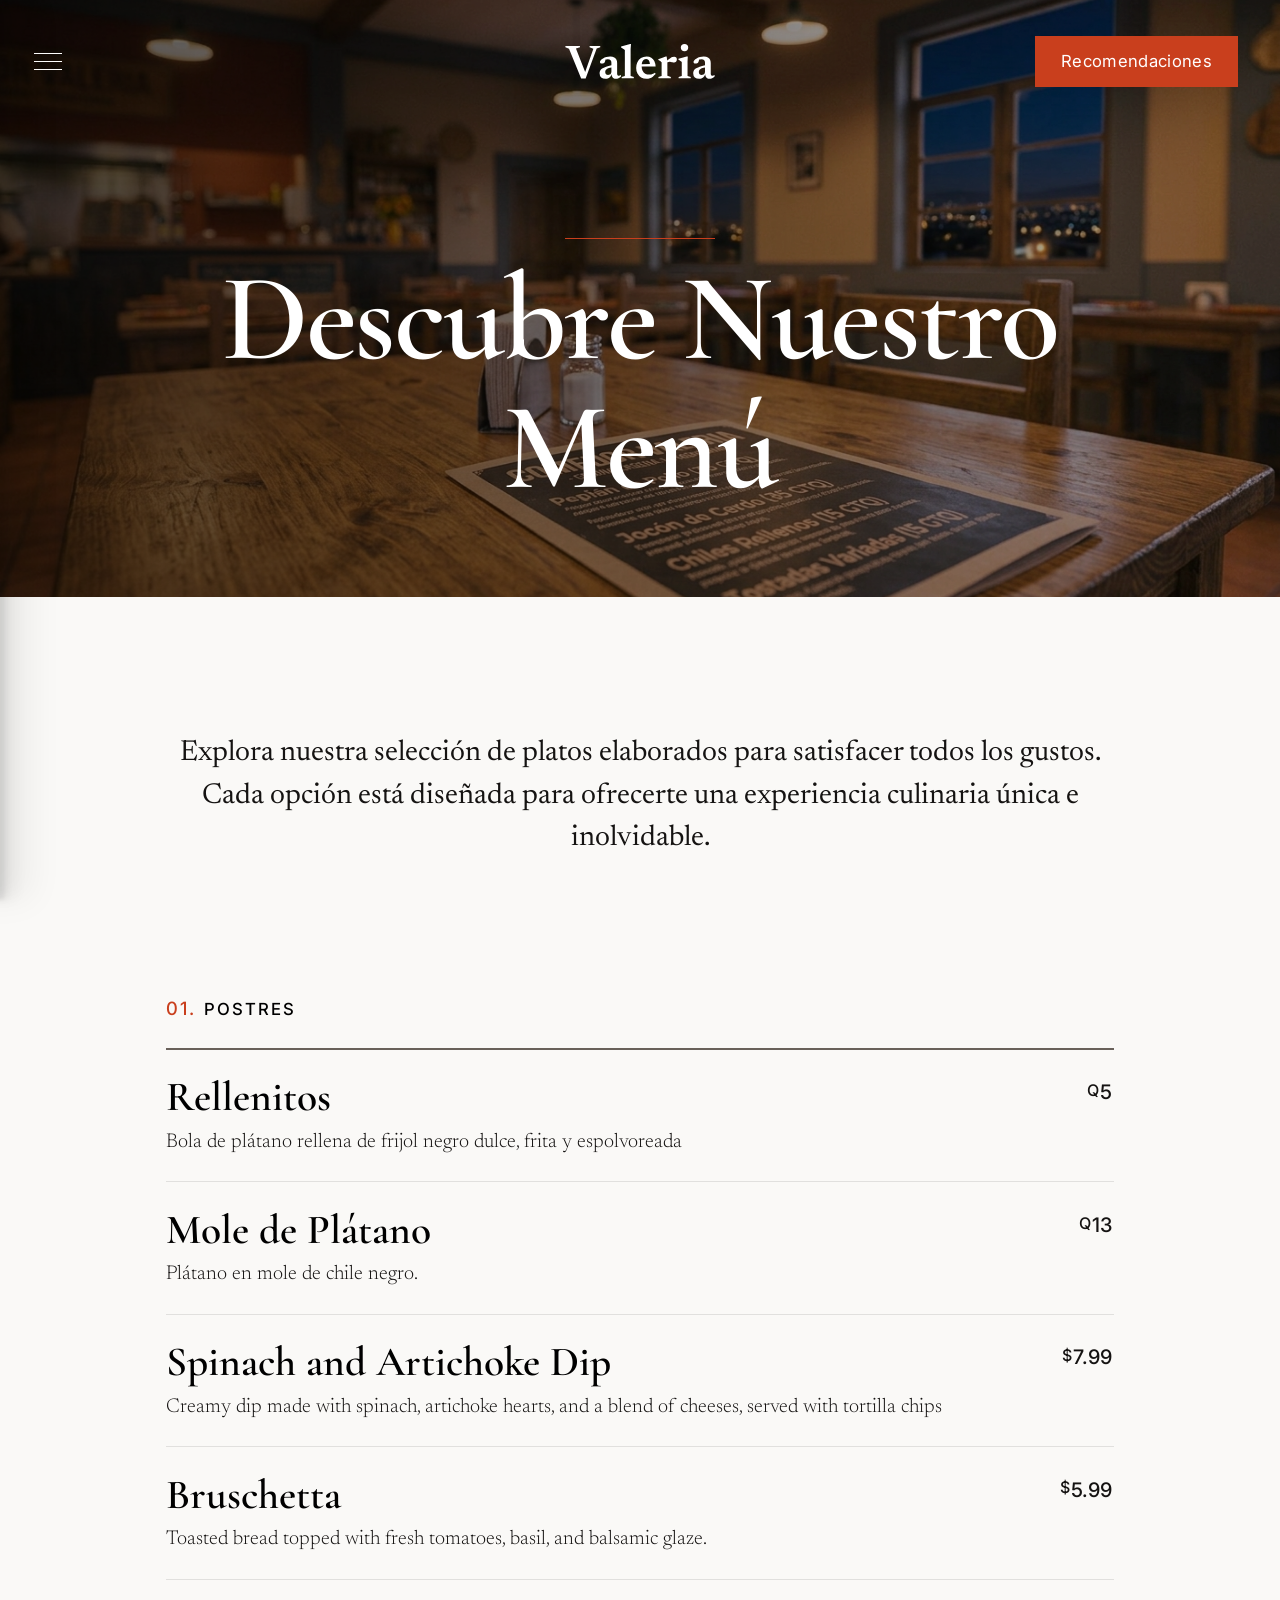
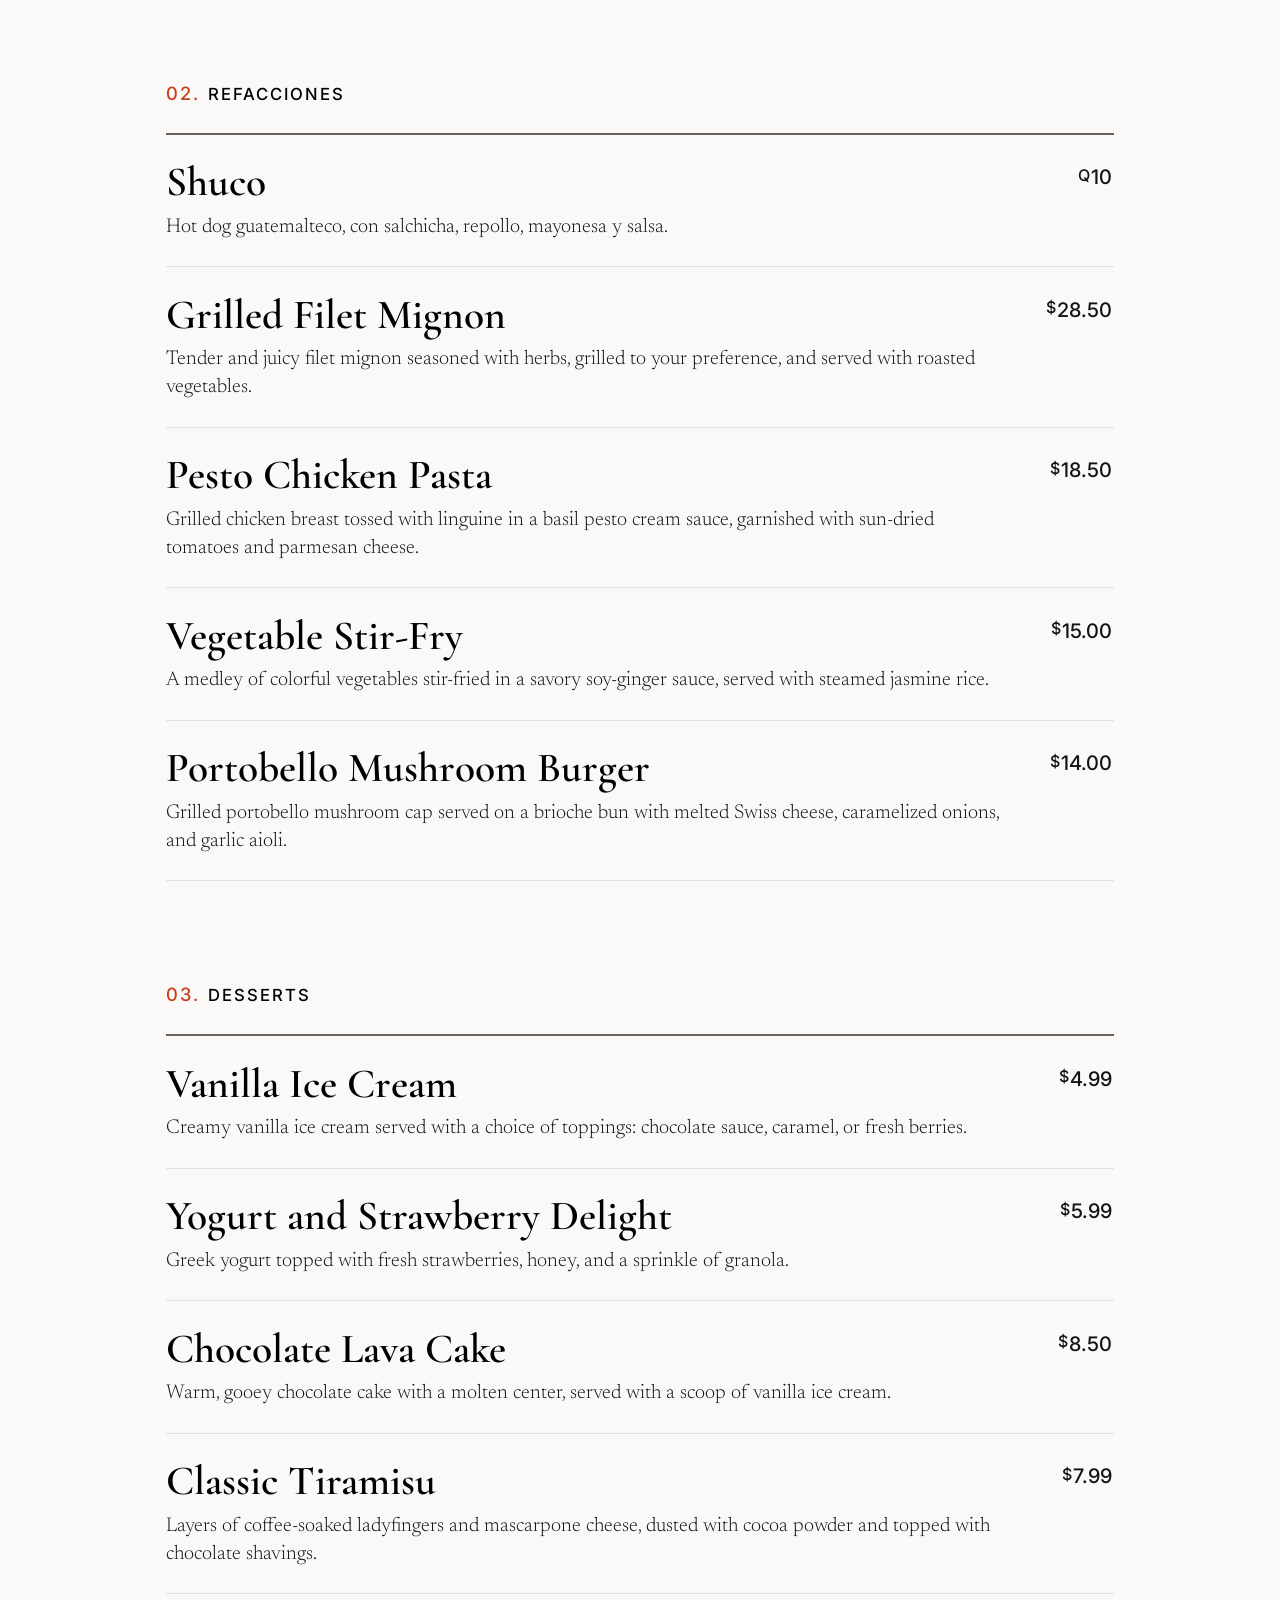
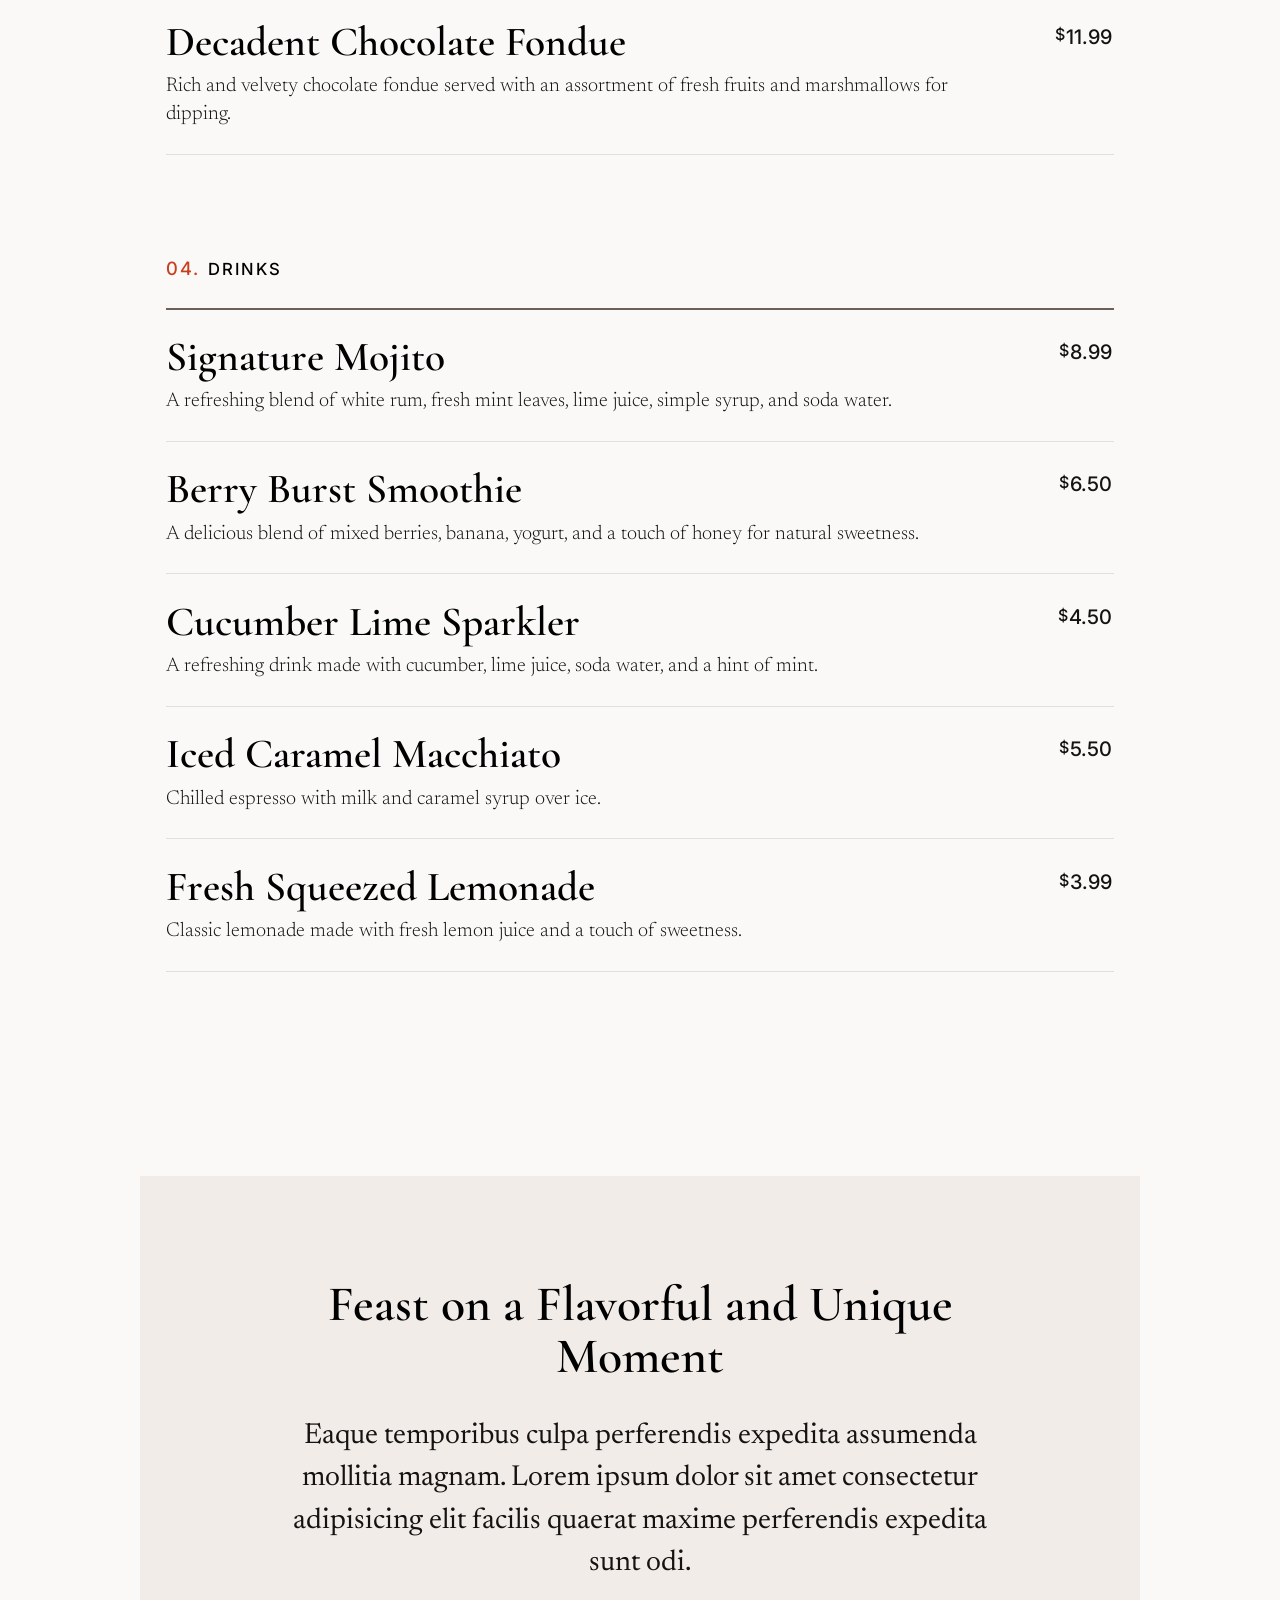
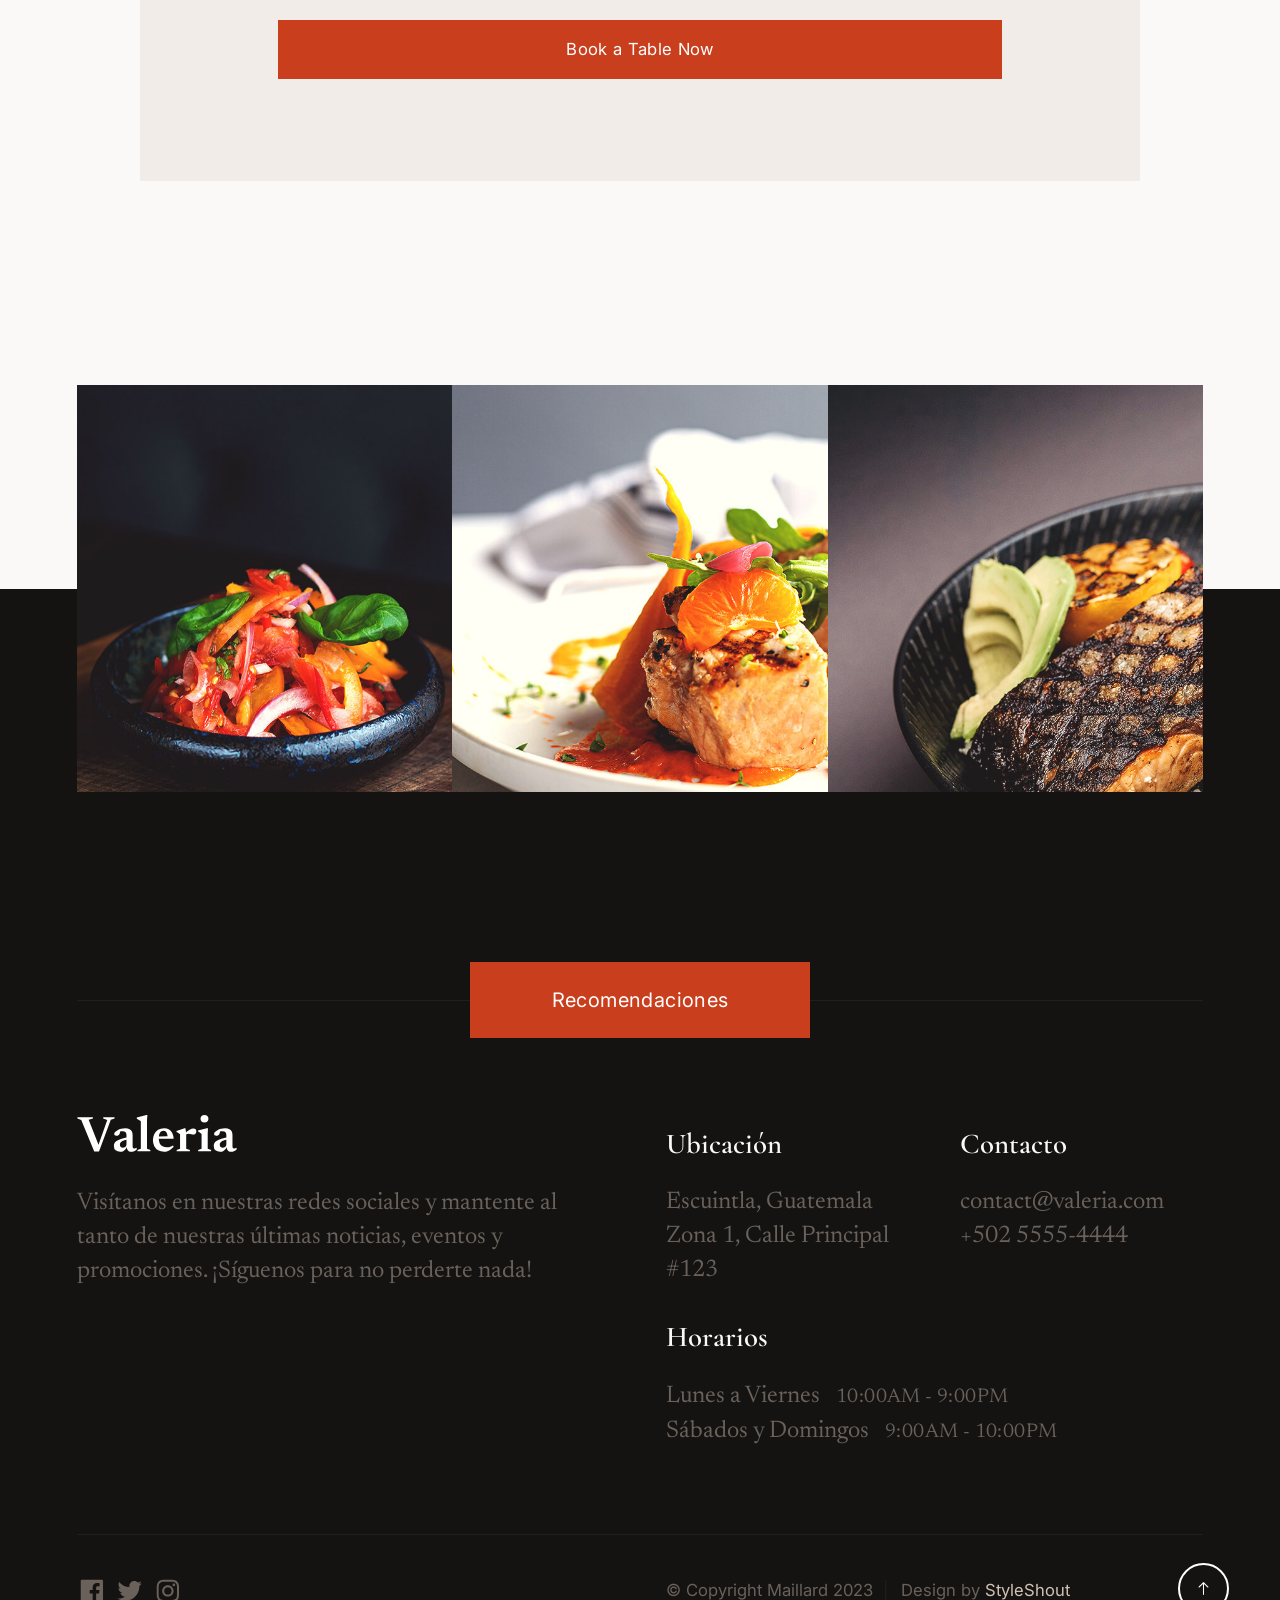
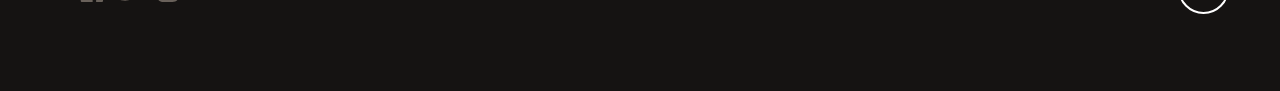
==== frontend/menu.html @ 2438e1b9 "Se añadieron los archivos para el frontend, se actualizo las vistas para una mejora presentación" ====
<!doctype html>
<html lang="en" class="no-js">
  <head>
    <!--- basic page needs
    ================================================== -->
    <meta charset="utf-8" />
    <meta name="viewport" content="width=device-width, initial-scale=1" />
    <title>Menu - Valeria</title>

    <script>
      document.documentElement.classList.remove("no-js");
      document.documentElement.classList.add("js");
    </script>

    <!-- CSS
    ================================================== -->
    <link rel="stylesheet" href="css/vendor.css" />
    <link rel="stylesheet" href="css/styles.css" />

    <!-- favicons
    ================================================== -->
    <link rel="apple-touch-icon" sizes="180x180" href="favicon-180x180.svg" />
    <link rel="icon" type="image/png" sizes="32x32" href="favicon-32x32.svg" />
    <link rel="icon" type="image/png" sizes="16x16" href="favicon-16x16.svg" />
    <link rel="manifest" href="site.webmanifest" />
  </head>

  <body id="top">
    <!-- preloader
    ================================================== -->
    <div id="preloader">
      <div id="loader" class="dots-fade">
        <div></div>
        <div></div>
        <div></div>
      </div>
    </div>

    <!-- page wrap
    ================================================== -->
    <div id="page" class="s-pagewrap">
      <div class="menu-underlay"></div>

      <!-- # site header 
        ================================================== -->
      <header class="s-header">
        <div class="s-header__block">
          <div class="s-header__logo">
            <a class="logo" href="index.html">
              <img src="images/logo.svg" alt="Homepage" />
            </a>
          </div>

          <a class="s-header__menu-toggle" href="#0"><span>Browse</span></a>

          <div class="s-header__cta">
            <a
              href="reservations.html"
              class="btn btn--primary s-header__cta-btn"
              >Recomendaciones</a
            >
          </div>
        </div>
        <!-- end s-header__block -->

        <nav class="s-header__nav">
          <a href="#0" class="s-header__nav-close-btn" title="close"
            ><span>Close</span></a
          >

          <div class="s-header__nav-logo">
            <a href="index.html">
              <img src="images/logo.svg" alt="Homepage" />
            </a>
          </div>
          <!-- s-header__nav-logo -->

          <ul class="s-header__nav-links">
            <li><a href="index.html">Inicio</a></li>
            <li class="current"><a href="menu.html">Menu</a></li>
            <li><a href="reservations.html">Recomendaciones</a></li>
          </ul>
          <!-- s-header__nav-links -->

          <div class="s-header__nav-bottom">
            <h6>Booking Request</h6>

            <div class="s-header__booking">
              <div class="s-header__booking-no">
                <a href="#">+502 5555-4444</a>
              </div>
            </div>

            <ul class="s-header__nav-social social-list">
              <li>
                <a href="#0">
                  <svg
                    xmlns="http://www.w3.org/2000/svg"
                    width="24"
                    height="24"
                    viewBox="0 0 24 24"
                    style="fill: rgba(0, 0, 0, 1); transform:; -ms-filter:"
                  >
                    <path
                      d="M20,3H4C3.447,3,3,3.448,3,4v16c0,0.552,0.447,1,1,1h8.615v-6.96h-2.338v-2.725h2.338v-2c0-2.325,1.42-3.592,3.5-3.592 c0.699-0.002,1.399,0.034,2.095,0.107v2.42h-1.435c-1.128,0-1.348,0.538-1.348,1.325v1.735h2.697l-0.35,2.725h-2.348V21H20 c0.553,0,1-0.448,1-1V4C21,3.448,20.553,3,20,3z"
                    ></path>
                  </svg>
                  <span class="u-screen-reader-text">Facebook</span>
                </a>
              </li>
              <li>
                <a href="#0">
                  <svg
                    xmlns="http://www.w3.org/2000/svg"
                    width="24"
                    height="24"
                    viewBox="0 0 24 24"
                    style="fill: rgba(0, 0, 0, 1); transform:; -ms-filter:"
                  >
                    <path
                      d="M19.633,7.997c0.013,0.175,0.013,0.349,0.013,0.523c0,5.325-4.053,11.461-11.46,11.461c-2.282,0-4.402-0.661-6.186-1.809 c0.324,0.037,0.636,0.05,0.973,0.05c1.883,0,3.616-0.636,5.001-1.721c-1.771-0.037-3.255-1.197-3.767-2.793 c0.249,0.037,0.499,0.062,0.761,0.062c0.361,0,0.724-0.05,1.061-0.137c-1.847-0.374-3.23-1.995-3.23-3.953v-0.05 c0.537,0.299,1.16,0.486,1.82,0.511C3.534,9.419,2.823,8.184,2.823,6.787c0-0.748,0.199-1.434,0.548-2.032 c1.983,2.443,4.964,4.04,8.306,4.215c-0.062-0.3-0.1-0.611-0.1-0.923c0-2.22,1.796-4.028,4.028-4.028 c1.16,0,2.207,0.486,2.943,1.272c0.91-0.175,1.782-0.512,2.556-0.973c-0.299,0.935-0.936,1.721-1.771,2.22 c0.811-0.088,1.597-0.312,2.319-0.624C21.104,6.712,20.419,7.423,19.633,7.997z"
                    ></path>
                  </svg>
                  <span class="u-screen-reader-text">Twitter</span>
                </a>
              </li>
              <li>
                <a href="#0">
                  <svg
                    xmlns="http://www.w3.org/2000/svg"
                    width="24"
                    height="24"
                    viewBox="0 0 24 24"
                    style="fill: rgba(0, 0, 0, 1); transform:; -ms-filter:"
                  >
                    <path
                      d="M11.999,7.377c-2.554,0-4.623,2.07-4.623,4.623c0,2.554,2.069,4.624,4.623,4.624c2.552,0,4.623-2.07,4.623-4.624 C16.622,9.447,14.551,7.377,11.999,7.377L11.999,7.377z M11.999,15.004c-1.659,0-3.004-1.345-3.004-3.003 c0-1.659,1.345-3.003,3.004-3.003s3.002,1.344,3.002,3.003C15.001,13.659,13.658,15.004,11.999,15.004L11.999,15.004z"
                    ></path>
                    <circle cx="16.806" cy="7.207" r="1.078"></circle>
                    <path
                      d="M20.533,6.111c-0.469-1.209-1.424-2.165-2.633-2.632c-0.699-0.263-1.438-0.404-2.186-0.42 c-0.963-0.042-1.268-0.054-3.71-0.054s-2.755,0-3.71,0.054C7.548,3.074,6.809,3.215,6.11,3.479C4.9,3.946,3.945,4.902,3.477,6.111 c-0.263,0.7-0.404,1.438-0.419,2.186c-0.043,0.962-0.056,1.267-0.056,3.71c0,2.442,0,2.753,0.056,3.71 c0.015,0.748,0.156,1.486,0.419,2.187c0.469,1.208,1.424,2.164,2.634,2.632c0.696,0.272,1.435,0.426,2.185,0.45 c0.963,0.042,1.268,0.055,3.71,0.055s2.755,0,3.71-0.055c0.747-0.015,1.486-0.157,2.186-0.419c1.209-0.469,2.164-1.424,2.633-2.633 c0.263-0.7,0.404-1.438,0.419-2.186c0.043-0.962,0.056-1.267,0.056-3.71s0-2.753-0.056-3.71C20.941,7.57,20.801,6.819,20.533,6.111z M19.315,15.643c-0.007,0.576-0.111,1.147-0.311,1.688c-0.305,0.787-0.926,1.409-1.712,1.711c-0.535,0.199-1.099,0.303-1.67,0.311 c-0.95,0.044-1.218,0.055-3.654,0.055c-2.438,0-2.687,0-3.655-0.055c-0.569-0.007-1.135-0.112-1.669-0.311 c-0.789-0.301-1.414-0.923-1.719-1.711c-0.196-0.534-0.302-1.099-0.311-1.669c-0.043-0.95-0.053-1.218-0.053-3.654 c0-2.437,0-2.686,0.053-3.655c0.007-0.576,0.111-1.146,0.311-1.687c0.305-0.789,0.93-1.41,1.719-1.712 c0.534-0.198,1.1-0.303,1.669-0.311c0.951-0.043,1.218-0.055,3.655-0.055c2.437,0,2.687,0,3.654,0.055 c0.571,0.007,1.135,0.112,1.67,0.311c0.786,0.303,1.407,0.925,1.712,1.712c0.196,0.534,0.302,1.099,0.311,1.669 c0.043,0.951,0.054,1.218,0.054,3.655c0,2.436,0,2.698-0.043,3.654H19.315z"
                    ></path>
                  </svg>
                  <span class="u-screen-reader-text">Instagram</span>
                </a>
              </li>
            </ul>
          </div>
          <!-- s-header__nav-bottom -->
        </nav>
        <!-- end s-header__nav -->
      </header>
      <!-- end s-header -->

      <!-- # main content
        ================================================== -->
      <article class="s-content">
        <!-- ## pageheader -->
        <section
          class="s-pageheader pageheader"
          style="background-image: url(images/comedor/anguloUno.jpg)"
        >
          <div class="row">
            <div class="column xl-12 s-pageheader__content">
              <h1 class="page-title">Descubre Nuestro Menú</h1>
            </div>
          </div>
        </section>

        <!-- ## pagecontent -->
        <section class="s-pagecontent pagecontent">
          <div class="row width-narrower pageintro text-center">
            <div class="column xl-12">
              <p class="lead">
                Explora nuestra selección de platos elaborados para satisfacer
                todos los gustos. Cada opción está diseñada para ofrecerte una
                experiencia culinaria única e inolvidable.
              </p>
            </div>
          </div>
          <!-- end pageintro -->

          <div class="row width-narrower content-block">
            <div class="column xl-12">
              <div class="menu-block">
                <div class="menu-block__group">
                  <h2 class="h6 menu-block__cat-name">Postres</h2>

                  <ul class="menu-list">
                    <li class="menu-list__item">
                      <div class="menu-list__item-desc">
                        <h4>Rellenitos</h4>
                        <p>
                          Bola de plátano rellena de frijol negro dulce, frita y
                          espolvoreada
                        </p>
                      </div>
                      <div class="menu-list__item-price"><span>Q</span>5</div>
                    </li>
                    <li class="menu-list__item">
                      <div class="menu-list__item-desc">
                        <h4>Mole de Plátano</h4>
                        <p>Plátano en mole de chile negro.</p>
                      </div>
                      <div class="menu-list__item-price"><span>Q</span>13</div>
                    </li>
                    <li class="menu-list__item">
                      <div class="menu-list__item-desc">
                        <h4>Spinach and Artichoke Dip</h4>
                        <p>
                          Creamy dip made with spinach, artichoke hearts, and a
                          blend of cheeses, served with tortilla chips
                        </p>
                      </div>
                      <div class="menu-list__item-price">
                        <span>$</span>7.99
                      </div>
                    </li>
                    <li class="menu-list__item">
                      <div class="menu-list__item-desc">
                        <h4>Bruschetta</h4>
                        <p>
                          Toasted bread topped with fresh tomatoes, basil, and
                          balsamic glaze.
                        </p>
                      </div>
                      <div class="menu-list__item-price">
                        <span>$</span>5.99
                      </div>
                    </li>
                  </ul>
                  <!-- end menu-list -->
                </div>
                <!-- end menu-block__group -->

                <div class="menu-block__group">
                  <h2 class="h6 menu-block__cat-name">Refacciones</h2>

                  <ul class="menu-list">
                    <li class="menu-list__item">
                      <div class="menu-list__item-desc">
                        <h4>Shuco</h4>
                        <p>
                          Hot dog guatemalteco, con salchicha, repollo, mayonesa
                          y salsa.
                        </p>
                      </div>
                      <div class="menu-list__item-price"><span>Q</span>10</div>
                    </li>
                    <li class="menu-list__item">
                      <div class="menu-list__item-desc">
                        <h4>Grilled Filet Mignon</h4>
                        <p>
                          Tender and juicy filet mignon seasoned with herbs,
                          grilled to your preference, and served with roasted
                          vegetables.
                        </p>
                      </div>
                      <div class="menu-list__item-price">
                        <span>$</span>28.50
                      </div>
                    </li>
                    <li class="menu-list__item">
                      <div class="menu-list__item-desc">
                        <h4>Pesto Chicken Pasta</h4>
                        <p>
                          Grilled chicken breast tossed with linguine in a basil
                          pesto cream sauce, garnished with sun-dried tomatoes
                          and parmesan cheese.
                        </p>
                      </div>
                      <div class="menu-list__item-price">
                        <span>$</span>18.50
                      </div>
                    </li>
                    <li class="menu-list__item">
                      <div class="menu-list__item-desc">
                        <h4>Vegetable Stir-Fry</h4>
                        <p>
                          A medley of colorful vegetables stir-fried in a savory
                          soy-ginger sauce, served with steamed jasmine rice.
                        </p>
                      </div>
                      <div class="menu-list__item-price">
                        <span>$</span>15.00
                      </div>
                    </li>
                    <li class="menu-list__item">
                      <div class="menu-list__item-desc">
                        <h4>Portobello Mushroom Burger</h4>
                        <p>
                          Grilled portobello mushroom cap served on a brioche
                          bun with melted Swiss cheese, caramelized onions, and
                          garlic aioli.
                        </p>
                      </div>
                      <div class="menu-list__item-price">
                        <span>$</span>14.00
                      </div>
                    </li>
                  </ul>
                  <!-- end menu-list -->
                </div>
                <!-- end menu-block__group -->

                <div class="menu-block__group">
                  <h2 class="h6 menu-block__cat-name">Desserts</h2>

                  <ul class="menu-list">
                    <li class="menu-list__item">
                      <div class="menu-list__item-desc">
                        <h4>Vanilla Ice Cream</h4>
                        <p>
                          Creamy vanilla ice cream served with a choice of
                          toppings: chocolate sauce, caramel, or fresh berries.
                        </p>
                      </div>
                      <div class="menu-list__item-price">
                        <span>$</span>4.99
                      </div>
                    </li>
                    <li class="menu-list__item">
                      <div class="menu-list__item-desc">
                        <h4>Yogurt and Strawberry Delight</h4>
                        <p>
                          Greek yogurt topped with fresh strawberries, honey,
                          and a sprinkle of granola.
                        </p>
                      </div>
                      <div class="menu-list__item-price">
                        <span>$</span>5.99
                      </div>
                    </li>
                    <li class="menu-list__item">
                      <div class="menu-list__item-desc">
                        <h4>Chocolate Lava Cake</h4>
                        <p>
                          Warm, gooey chocolate cake with a molten center,
                          served with a scoop of vanilla ice cream.
                        </p>
                      </div>
                      <div class="menu-list__item-price">
                        <span>$</span>8.50
                      </div>
                    </li>
                    <li class="menu-list__item">
                      <div class="menu-list__item-desc">
                        <h4>Classic Tiramisu</h4>
                        <p>
                          Layers of coffee-soaked ladyfingers and mascarpone
                          cheese, dusted with cocoa powder and topped with
                          chocolate shavings.
                        </p>
                      </div>
                      <div class="menu-list__item-price">
                        <span>$</span>7.99
                      </div>
                    </li>
                    <li class="menu-list__item">
                      <div class="menu-list__item-desc">
                        <h4>Decadent Chocolate Fondue</h4>
                        <p>
                          Rich and velvety chocolate fondue served with an
                          assortment of fresh fruits and marshmallows for
                          dipping.
                        </p>
                      </div>
                      <div class="menu-list__item-price">
                        <span>$</span>11.99
                      </div>
                    </li>
                  </ul>
                  <!-- end menu-list -->
                </div>
                <!-- end menu-block__group -->

                <div class="menu-block__group">
                  <h2 class="h6 menu-block__cat-name">Drinks</h2>

                  <ul class="menu-list">
                    <li class="menu-list__item">
                      <div class="menu-list__item-desc">
                        <h4>Signature Mojito</h4>
                        <p>
                          A refreshing blend of white rum, fresh mint leaves,
                          lime juice, simple syrup, and soda water.
                        </p>
                      </div>
                      <div class="menu-list__item-price">
                        <span>$</span>8.99
                      </div>
                    </li>
                    <li class="menu-list__item">
                      <div class="menu-list__item-desc">
                        <h4>Berry Burst Smoothie</h4>
                        <p>
                          A delicious blend of mixed berries, banana, yogurt,
                          and a touch of honey for natural sweetness.
                        </p>
                      </div>
                      <div class="menu-list__item-price">
                        <span>$</span>6.50
                      </div>
                    </li>
                    <li class="menu-list__item">
                      <div class="menu-list__item-desc">
                        <h4>Cucumber Lime Sparkler</h4>
                        <p>
                          A refreshing drink made with cucumber, lime juice,
                          soda water, and a hint of mint.
                        </p>
                      </div>
                      <div class="menu-list__item-price">
                        <span>$</span>4.50
                      </div>
                    </li>
                    <li class="menu-list__item">
                      <div class="menu-list__item-desc">
                        <h4>Iced Caramel Macchiato</h4>
                        <p>
                          Chilled espresso with milk and caramel syrup over ice.
                        </p>
                      </div>
                      <div class="menu-list__item-price">
                        <span>$</span>5.50
                      </div>
                    </li>
                    <li class="menu-list__item">
                      <div class="menu-list__item-desc">
                        <h4>Fresh Squeezed Lemonade</h4>
                        <p>
                          Classic lemonade made with fresh lemon juice and a
                          touch of sweetness.
                        </p>
                      </div>
                      <div class="menu-list__item-price">
                        <span>$</span>3.99
                      </div>
                    </li>
                  </ul>
                  <!-- end menu-list -->
                </div>
                <!-- end menu-block__group -->
              </div>
              <!-- end menu-block -->
            </div>
          </div>
          <!-- end content-block -->

          <div
            class="row width-narrower row-x-center content-block content-block--grey cta-block"
          >
            <div class="column xl-10 mob-12">
              <h3>Feast on a Flavorful and Unique Moment</h3>
              <p class="attention-getter">
                Eaque temporibus culpa perferendis expedita assumenda mollitia
                magnam. Lorem ipsum dolor sit amet consectetur adipisicing elit
                facilis quaerat maxime perferendis expedita sunt odi.
              </p>
              <a href="reservations.html" class="btn btn--primary u-fullwidth"
                >Book a Table Now</a
              >
            </div>
          </div>
          <!-- end content-block -->
        </section>
        <!-- pagecontent -->
      </article>
      <!-- end main content -->

      <!-- # gallery
        ================================================== -->
      <section id="gallery" class="s-gallery">
        <div class="row s-gallery__inner">
          <div class="column xl-12">
            <div class="gallery-items grid-list-items">
              <div class="gallery-items__item grid-list-items__item">
                <a
                  href="images/gallery/large/l-gallery-05.jpg"
                  class="gallery-items__item-thumb glightbox"
                >
                  <img
                    src="images/gallery/gallery-05.jpg"
                    srcset="
                      images/gallery/gallery-05.jpg    1x,
                      images/gallery/gallery-05@2x.jpg 2x
                    "
                    alt=""
                  />
                </a>
              </div>

              <!-- end gallery-items__item -->
              <div class="gallery-items__item grid-list-items__item">
                <a
                  href="images/gallery/large/l-gallery-07.jpg"
                  class="gallery-items__item-thumb glightbox"
                >
                  <img
                    src="images/gallery/gallery-07.jpg"
                    srcset="
                      images/gallery/gallery-07.jpg    1x,
                      images/gallery/gallery-07@2x.jpg 2x
                    "
                    alt=""
                  />
                </a>
              </div>
              <!-- end gallery-items__item -->

              <div class="gallery-items__item grid-list-items__item">
                <a
                  href="images/gallery/large/l-gallery-08.jpg"
                  class="gallery-items__item-thumb glightbox"
                >
                  <img
                    src="images/gallery/gallery-08.jpg"
                    srcset="
                      images/gallery/gallery-08.jpg    1x,
                      images/gallery/gallery-08@2x.jpg 2x
                    "
                    alt=""
                  />
                </a>
              </div>
              <!-- end gallery-items__item -->
            </div>
            <!-- end grid-list-items -->
          </div>
        </div>
        <!-- end s-gallery__inner -->
      </section>
      <!-- end s-gallery -->

      <!-- # footer 
        ================================================== -->
      <footer id="footer" class="s-footer">
        <div class="row s-footer__top row-x-center">
          <div class="column xl-4 lg-6 tab-8 mob-12">
            <a
              href="reservations.html"
              class="btn btn--primary btn--large u-fullwidth"
              >Recomendaciones</a
            >
          </div>
        </div>

        <div class="row s-footer__main-content">
          <div class="column xl-6 md-12 s-footer__block s-footer__about">
            <div class="s-footer__logo">
              <a class="logo" href="index.html">
                <img src="images/logo.svg" alt="Homepage" />
              </a>
            </div>

            <p>
              Visítanos en nuestras redes sociales y mantente al tanto de
              nuestras últimas noticias, eventos y promociones. ¡Síguenos para
              no perderte nada!
            </p>
          </div>
          <!-- end s-footer__about -->

          <div class="column xl-6 md-12 s-footer__block s-footer__info">
            <div class="row">
              <div class="column xl-6 lg-12">
                <h5>Ubicación</h5>
                <p>
                  Escuintla, Guatemala <br />
                  Zona 1, Calle Principal #123 <br />
                </p>
              </div>
              <div class="column xl-6 lg-12">
                <h5>Contacto</h5>
                <ul class="link-list">
                  <li><a href="mailto:#0">contact@valeria.com</a></li>
                  <li><a href="tel:+2135551212">+502 5555-4444</a></li>
                </ul>
              </div>
              <div class="column">
                <h5>Horarios</h5>
                <ul class="opening-hours">
                  <li>
                    <span class="opening-hours__days">Lunes a Viernes</span
                    ><span class="opening-hours__time">10:00am - 9:00pm</span>
                  </li>
                  <li>
                    <span class="opening-hours__days">Sábados y Domingos</span
                    ><span class="opening-hours__time">9:00am - 10:00pm</span>
                  </li>
                </ul>
              </div>
            </div>
          </div>
          <!-- end s-footer__info -->
        </div>
        <!-- end  s-footer__main-content -->

        <div class="row s-footer__bottom">
          <div class="column xl-6 lg-12">
            <ul class="s-footer__social social-list">
              <li>
                <a href="#0">
                  <svg
                    xmlns="http://www.w3.org/2000/svg"
                    width="24"
                    height="24"
                    viewBox="0 0 24 24"
                    style="fill: rgba(0, 0, 0, 1); transform:; -ms-filter:"
                  >
                    <path
                      d="M20,3H4C3.447,3,3,3.448,3,4v16c0,0.552,0.447,1,1,1h8.615v-6.96h-2.338v-2.725h2.338v-2c0-2.325,1.42-3.592,3.5-3.592 c0.699-0.002,1.399,0.034,2.095,0.107v2.42h-1.435c-1.128,0-1.348,0.538-1.348,1.325v1.735h2.697l-0.35,2.725h-2.348V21H20 c0.553,0,1-0.448,1-1V4C21,3.448,20.553,3,20,3z"
                    ></path>
                  </svg>
                  <span class="u-screen-reader-text">Facebook</span>
                </a>
              </li>
              <li>
                <a href="#0">
                  <svg
                    xmlns="http://www.w3.org/2000/svg"
                    width="24"
                    height="24"
                    viewBox="0 0 24 24"
                    style="fill: rgba(0, 0, 0, 1); transform:; -ms-filter:"
                  >
                    <path
                      d="M19.633,7.997c0.013,0.175,0.013,0.349,0.013,0.523c0,5.325-4.053,11.461-11.46,11.461c-2.282,0-4.402-0.661-6.186-1.809 c0.324,0.037,0.636,0.05,0.973,0.05c1.883,0,3.616-0.636,5.001-1.721c-1.771-0.037-3.255-1.197-3.767-2.793 c0.249,0.037,0.499,0.062,0.761,0.062c0.361,0,0.724-0.05,1.061-0.137c-1.847-0.374-3.23-1.995-3.23-3.953v-0.05 c0.537,0.299,1.16,0.486,1.82,0.511C3.534,9.419,2.823,8.184,2.823,6.787c0-0.748,0.199-1.434,0.548-2.032 c1.983,2.443,4.964,4.04,8.306,4.215c-0.062-0.3-0.1-0.611-0.1-0.923c0-2.22,1.796-4.028,4.028-4.028 c1.16,0,2.207,0.486,2.943,1.272c0.91-0.175,1.782-0.512,2.556-0.973c-0.299,0.935-0.936,1.721-1.771,2.22 c0.811-0.088,1.597-0.312,2.319-0.624C21.104,6.712,20.419,7.423,19.633,7.997z"
                    ></path>
                  </svg>
                  <span class="u-screen-reader-text">Twitter</span>
                </a>
              </li>
              <li>
                <a href="#0">
                  <svg
                    xmlns="http://www.w3.org/2000/svg"
                    width="24"
                    height="24"
                    viewBox="0 0 24 24"
                    style="fill: rgba(0, 0, 0, 1); transform:; -ms-filter:"
                  >
                    <path
                      d="M11.999,7.377c-2.554,0-4.623,2.07-4.623,4.623c0,2.554,2.069,4.624,4.623,4.624c2.552,0,4.623-2.07,4.623-4.624 C16.622,9.447,14.551,7.377,11.999,7.377L11.999,7.377z M11.999,15.004c-1.659,0-3.004-1.345-3.004-3.003 c0-1.659,1.345-3.003,3.004-3.003s3.002,1.344,3.002,3.003C15.001,13.659,13.658,15.004,11.999,15.004L11.999,15.004z"
                    ></path>
                    <circle cx="16.806" cy="7.207" r="1.078"></circle>
                    <path
                      d="M20.533,6.111c-0.469-1.209-1.424-2.165-2.633-2.632c-0.699-0.263-1.438-0.404-2.186-0.42 c-0.963-0.042-1.268-0.054-3.71-0.054s-2.755,0-3.71,0.054C7.548,3.074,6.809,3.215,6.11,3.479C4.9,3.946,3.945,4.902,3.477,6.111 c-0.263,0.7-0.404,1.438-0.419,2.186c-0.043,0.962-0.056,1.267-0.056,3.71c0,2.442,0,2.753,0.056,3.71 c0.015,0.748,0.156,1.486,0.419,2.187c0.469,1.208,1.424,2.164,2.634,2.632c0.696,0.272,1.435,0.426,2.185,0.45 c0.963,0.042,1.268,0.055,3.71,0.055s2.755,0,3.71-0.055c0.747-0.015,1.486-0.157,2.186-0.419c1.209-0.469,2.164-1.424,2.633-2.633 c0.263-0.7,0.404-1.438,0.419-2.186c0.043-0.962,0.056-1.267,0.056-3.71s0-2.753-0.056-3.71C20.941,7.57,20.801,6.819,20.533,6.111z M19.315,15.643c-0.007,0.576-0.111,1.147-0.311,1.688c-0.305,0.787-0.926,1.409-1.712,1.711c-0.535,0.199-1.099,0.303-1.67,0.311 c-0.95,0.044-1.218,0.055-3.654,0.055c-2.438,0-2.687,0-3.655-0.055c-0.569-0.007-1.135-0.112-1.669-0.311 c-0.789-0.301-1.414-0.923-1.719-1.711c-0.196-0.534-0.302-1.099-0.311-1.669c-0.043-0.95-0.053-1.218-0.053-3.654 c0-2.437,0-2.686,0.053-3.655c0.007-0.576,0.111-1.146,0.311-1.687c0.305-0.789,0.93-1.41,1.719-1.712 c0.534-0.198,1.1-0.303,1.669-0.311c0.951-0.043,1.218-0.055,3.655-0.055c2.437,0,2.687,0,3.654,0.055 c0.571,0.007,1.135,0.112,1.67,0.311c0.786,0.303,1.407,0.925,1.712,1.712c0.196,0.534,0.302,1.099,0.311,1.669 c0.043,0.951,0.054,1.218,0.054,3.655c0,2.436,0,2.698-0.043,3.654H19.315z"
                    ></path>
                  </svg>
                  <span class="u-screen-reader-text">Instagram</span>
                </a>
              </li>
            </ul>
          </div>
          <!-- end section-footer__social -->

          <div class="column xl-6 lg-12">
            <p class="ss-copyright">
              <span>© Copyright Maillard 2023</span>
              <span
                >Design by
                <a href="https://styleshout.com/">StyleShout</a></span
              >
            </p>
          </div>
        </div>
        <!-- end section-footer__bottom -->

        <div class="ss-go-top">
          <a class="smoothscroll" title="Back to Top" href="#top">
            <svg
              clip-rule="evenodd"
              fill-rule="evenodd"
              stroke-linejoin="round"
              stroke-miterlimit="2"
              viewBox="0 0 24 24"
              xmlns="http://www.w3.org/2000/svg"
            >
              <path
                d="m14.523 18.787s4.501-4.505 6.255-6.26c.146-.146.219-.338.219-.53s-.073-.383-.219-.53c-1.753-1.754-6.255-6.258-6.255-6.258-.144-.145-.334-.217-.524-.217-.193 0-.385.074-.532.221-.293.292-.295.766-.004 1.056l4.978 4.978h-14.692c-.414 0-.75.336-.75.75s.336.75.75.75h14.692l-4.979 4.979c-.289.289-.286.762.006 1.054.148.148.341.222.533.222.19 0 .378-.072.522-.215z"
                fill-rule="nonzero"
              />
            </svg>
          </a>
          <span>Back To Top</span>
        </div>
        <!-- end ss-go-top -->
      </footer>
      <!-- end s-footer -->
    </div>
    <!-- end page-wrap -->

    <!-- Java Script
    ================================================== -->
    <script src="js/plugins.js"></script>
    <script src="js/main.js"></script>
  </body>
</html>
---- frontend/css/vendor.css ----
/* ===================================================================
 * Maillard Third-party Stylesheets
 * Template Ver. 1.0.0
 * 08-03-2023
 * -------------------------------------------------------------------
 *
 * TOC:
 * # PrismJS 
 * # Swiper
 * # Glightbox
 *
 * ------------------------------------------------------------------- */

/* ===================================================================
 * # PrismJS 1.20.0
 *   https://prismjs.com/download.html#themes=prism-okaidia&languages=markup+css+clike+javascript+markup-templating+php 
 *   
 *   okaidia theme for JavaScript, CSS and HTML
 *   Loosely based on Monokai textmate theme by http://www.monokai.nl/
 *   @author ocodia
 * ------------------------------------------------------------------- */
code[class*=language-],
pre[class*=language-] {
  color          : #f8f8f2;
  background     : none;
  text-shadow    : 0 1px rgba(0, 0, 0, 0.3);
  font-family    : var(--font-mono);
  font-size      : calc(var(--text-size) * 0.8333);
  text-align     : left;
  white-space    : pre;
  word-spacing   : normal;
  word-break     : normal;
  word-wrap      : normal;
  line-height    : var(--vspace-1);
  -moz-tab-size  : 4;
  -o-tab-size    : 4;
  tab-size       : 4;
  -webkit-hyphens: none;
  hyphens        : none;
}

/* Code blocks */
pre[class*=language-] {
  padding : var(--vspace-0_5) 0 var(--vspace-1);
  margin  : var(--vspace-1) 0;
  overflow: auto;
}

:not(pre)>code[class*=language-],
pre[class*=language-] {
  background: #272822;
}

/* Inline code */
:not(pre)>code[class*=language-] {
  padding    : 0.1em;
  white-space: normal;
}

.token.comment,
.token.prolog,
.token.doctype,
.token.cdata {
  color: slategray;
}

.token.punctuation {
  color: #f8f8f2;
}

.token.namespace {
  opacity: 0.7;
}

.token.property,
.token.tag,
.token.constant,
.token.symbol,
.token.deleted {
  color: #f92672;
}

.token.boolean,
.token.number {
  color: #ae81ff;
}

.token.selector,
.token.attr-name,
.token.string,
.token.char,
.token.builtin,
.token.inserted {
  color: #a6e22e;
}

.token.operator,
.token.entity,
.token.url,
.language-css .token.string,
.style .token.string,
.token.variable {
  color: #f8f8f2;
}

.token.atrule,
.token.attr-value,
.token.function,
.token.class-name {
  color: #e6db74;
}

.token.keyword {
  color: #66d9ef;
}

.token.regex,
.token.important {
  color: #fd971f;
}

.token.important,
.token.bold {
  font-weight: bold;
}

.token.italic {
  font-style: italic;
}

.token.entity {
  cursor: help;
}


/* ===================================================================
 * # Swiper 6.4.5
 *   Most modern mobile touch slider and framework with hardware accelerated transitions
 *   https://swiperjs.com
 *
 *   Copyright 2014-2020 Vladimir Kharlampidi
 *
 *   Released under the MIT License
 *
 *   Released on: December 18, 2020
 * ------------------------------------------------------------------- */
@font-face {
  font-family: "swiper-icons";
  src        : url("data:application/font-woff;charset=utf-8;base64, [base64]//wADZ2x5ZgAAAywAAADMAAAD2MHtryVoZWFkAAABbAAAADAAAAA2E2+eoWhoZWEAAAGcAAAAHwAAACQC9gDzaG10eAAAAigAAAAZAAAArgJkABFsb2NhAAAC0AAAAFoAAABaFQAUGG1heHAAAAG8AAAAHwAAACAAcABAbmFtZQAAA/gAAAE5AAACXvFdBwlwb3N0AAAFNAAAAGIAAACE5s74hXjaY2BkYGAAYpf5Hu/j+W2+MnAzMYDAzaX6QjD6/4//Bxj5GA8AuRwMYGkAPywL13jaY2BkYGA88P8Agx4j+/8fQDYfA1AEBWgDAIB2BOoAeNpjYGRgYNBh4GdgYgABEMnIABJzYNADCQAACWgAsQB42mNgYfzCOIGBlYGB0YcxjYGBwR1Kf2WQZGhhYGBiYGVmgAFGBiQQkOaawtDAoMBQxXjg/wEGPcYDDA4wNUA2CCgwsAAAO4EL6gAAeNpj2M0gyAACqxgGNWBkZ2D4/wMA+xkDdgAAAHjaY2BgYGaAYBkGRgYQiAHyGMF8FgYHIM3DwMHABGQrMOgyWDLEM1T9/w8UBfEMgLzE////P/5//f/V/xv+r4eaAAeMbAxwIUYmIMHEgKYAYjUcsDAwsLKxc3BycfPw8jEQA/[base64]/uznmfPFBNODM2K7MTQ45YEAZqGP81AmGGcF3iPqOop0r1SPTaTbVkfUe4HXj97wYE+yNwWYxwWu4v1ugWHgo3S1XdZEVqWM7ET0cfnLGxWfkgR42o2PvWrDMBSFj/IHLaF0zKjRgdiVMwScNRAoWUoH78Y2icB/yIY09An6AH2Bdu/UB+yxopYshQiEvnvu0dURgDt8QeC8PDw7Fpji3fEA4z/PEJ6YOB5hKh4dj3EvXhxPqH/SKUY3rJ7srZ4FZnh1PMAtPhwP6fl2PMJMPDgeQ4rY8YT6Gzao0eAEA409DuggmTnFnOcSCiEiLMgxCiTI6Cq5DZUd3Qmp10vO0LaLTd2cjN4fOumlc7lUYbSQcZFkutRG7g6JKZKy0RmdLY680CDnEJ+UMkpFFe1RN7nxdVpXrC4aTtnaurOnYercZg2YVmLN/d/gczfEimrE/fs/bOuq29Zmn8tloORaXgZgGa78yO9/cnXm2BpaGvq25Dv9S4E9+5SIc9PqupJKhYFSSl47+Qcr1mYNAAAAeNptw0cKwkAAAMDZJA8Q7OUJvkLsPfZ6zFVERPy8qHh2YER+3i/BP83vIBLLySsoKimrqKqpa2hp6+jq6RsYGhmbmJqZSy0sraxtbO3sHRydnEMU4uR6yx7JJXveP7WrDycAAAAAAAH//wACeNpjYGRgYOABYhkgZgJCZgZNBkYGLQZtIJsFLMYAAAw3ALgAeNolizEKgDAQBCchRbC2sFER0YD6qVQiBCv/H9ezGI6Z5XBAw8CBK/m5iQQVauVbXLnOrMZv2oLdKFa8Pjuru2hJzGabmOSLzNMzvutpB3N42mNgZGBg4GKQYzBhYMxJLMlj4GBgAYow/P/PAJJhLM6sSoWKfWCAAwDAjgbRAAB42mNgYGBkAIIbCZo5IPrmUn0hGA0AO8EFTQAA") format("woff");
  font-weight: 400;
  font-style : normal;
}

:root {
  --swiper-theme-color: #007aff;
}

.swiper-container {
  margin-left : auto;
  margin-right: auto;
  position    : relative;
  overflow    : hidden;
  list-style  : none;
  padding     : 0;
  /* Fix of Webkit flickering */
  z-index     : 1;
}

.swiper-container-vertical>.swiper-wrapper {
  flex-direction: column;
}

.swiper-wrapper {
  position           : relative;
  width              : 100%;
  height             : 100%;
  z-index            : 1;
  display            : flex;
  transition-property: transform;
  box-sizing         : content-box;
}

.swiper-container-android .swiper-slide,
.swiper-wrapper {
  transform: translate3d(0px, 0, 0);
}

.swiper-container-multirow>.swiper-wrapper {
  flex-wrap: wrap;
}

.swiper-container-multirow-column>.swiper-wrapper {
  flex-wrap     : wrap;
  flex-direction: column;
}

.swiper-container-free-mode>.swiper-wrapper {
  transition-timing-function: ease-out;
  margin                    : 0 auto;
}

.swiper-slide {
  flex-shrink        : 0;
  width              : 100%;
  height             : 100%;
  position           : relative;
  transition-property: transform;
}

.swiper-slide-invisible-blank {
  visibility: hidden;
}

/* Auto Height */
.swiper-container-autoheight,
.swiper-container-autoheight .swiper-slide {
  height: auto;
}

.swiper-container-autoheight .swiper-wrapper {
  align-items        : flex-start;
  transition-property: transform, height;
}

/* 3D Effects */
.swiper-container-3d {
  perspective: 1200px;
}

.swiper-container-3d .swiper-wrapper,
.swiper-container-3d .swiper-slide,
.swiper-container-3d .swiper-slide-shadow-left,
.swiper-container-3d .swiper-slide-shadow-right,
.swiper-container-3d .swiper-slide-shadow-top,
.swiper-container-3d .swiper-slide-shadow-bottom,
.swiper-container-3d .swiper-cube-shadow {
  transform-style: preserve-3d;
}

.swiper-container-3d .swiper-slide-shadow-left,
.swiper-container-3d .swiper-slide-shadow-right,
.swiper-container-3d .swiper-slide-shadow-top,
.swiper-container-3d .swiper-slide-shadow-bottom {
  position      : absolute;
  left          : 0;
  top           : 0;
  width         : 100%;
  height        : 100%;
  pointer-events: none;
  z-index       : 10;
}

.swiper-container-3d .swiper-slide-shadow-left {
  background-image: linear-gradient(to left, rgba(0, 0, 0, 0.5), rgba(0, 0, 0, 0));
}

.swiper-container-3d .swiper-slide-shadow-right {
  background-image: linear-gradient(to right, rgba(0, 0, 0, 0.5), rgba(0, 0, 0, 0));
}

.swiper-container-3d .swiper-slide-shadow-top {
  background-image: linear-gradient(to top, rgba(0, 0, 0, 0.5), rgba(0, 0, 0, 0));
}

.swiper-container-3d .swiper-slide-shadow-bottom {
  background-image: linear-gradient(to bottom, rgba(0, 0, 0, 0.5), rgba(0, 0, 0, 0));
}

/* CSS Mode */
.swiper-container-css-mode>.swiper-wrapper {
  overflow          : auto;
  scrollbar-width   : none;
  /* For Firefox */
  -ms-overflow-style: none;
  /* For Internet Explorer and Edge */
}

.swiper-container-css-mode>.swiper-wrapper::-webkit-scrollbar {
  display: none;
}

.swiper-container-css-mode>.swiper-wrapper>.swiper-slide {
  scroll-snap-align: start start;
}

.swiper-container-horizontal.swiper-container-css-mode>.swiper-wrapper {
  scroll-snap-type: x mandatory;
}

.swiper-container-vertical.swiper-container-css-mode>.swiper-wrapper {
  scroll-snap-type: y mandatory;
}

:root {
  --swiper-navigation-size   : 44px;
  /*
    --swiper-navigation-color: var(--swiper-theme-color);
    */
}

.swiper-button-prev,
.swiper-button-next {
  position       : absolute;
  top            : 50%;
  width          : calc(var(--swiper-navigation-size) / 44 * 27);
  height         : var(--swiper-navigation-size);
  margin-top     : calc(-1 * var(--swiper-navigation-size) / 2);
  z-index        : 10;
  cursor         : pointer;
  display        : flex;
  align-items    : center;
  justify-content: center;
  color          : var(--swiper-navigation-color, var(--swiper-theme-color));
}

.swiper-button-prev.swiper-button-disabled,
.swiper-button-next.swiper-button-disabled {
  opacity       : 0.35;
  cursor        : auto;
  pointer-events: none;
}

.swiper-button-prev:after,
.swiper-button-next:after {
  font-family   : swiper-icons;
  font-size     : var(--swiper-navigation-size);
  text-transform: none !important;
  letter-spacing: 0;
  text-transform: none;
  font-variant  : initial;
  line-height   : 1;
}

.swiper-button-prev,
.swiper-container-rtl .swiper-button-next {
  left : 10px;
  right: auto;
}

.swiper-button-prev:after,
.swiper-container-rtl .swiper-button-next:after {
  content: "prev";
}

.swiper-button-next,
.swiper-container-rtl .swiper-button-prev {
  right: 10px;
  left : auto;
}

.swiper-button-next:after,
.swiper-container-rtl .swiper-button-prev:after {
  content: "next";
}

.swiper-button-prev.swiper-button-white,
.swiper-button-next.swiper-button-white {
  --swiper-navigation-color: #ffffff;
}

.swiper-button-prev.swiper-button-black,
.swiper-button-next.swiper-button-black {
  --swiper-navigation-color: #000000;
}

.swiper-button-lock {
  display: none;
}

:root {
  /*
    --swiper-pagination-color: var(--swiper-theme-color);
    */
}

.swiper-pagination {
  position  : absolute;
  text-align: center;
  transition: 300ms opacity;
  transform : translate3d(0, 0, 0);
  z-index   : 10;
}

.swiper-pagination.swiper-pagination-hidden {
  opacity: 0;
}

/* Common Styles */
.swiper-pagination-fraction,
.swiper-pagination-custom,
.swiper-container-horizontal>.swiper-pagination-bullets {
  bottom: 10px;
  left  : 0;
  width : 100%;
}

/* Bullets */
.swiper-pagination-bullets-dynamic {
  overflow : hidden;
  font-size: 0;
}

.swiper-pagination-bullets-dynamic .swiper-pagination-bullet {
  transform: scale(0.33);
  position : relative;
}

.swiper-pagination-bullets-dynamic .swiper-pagination-bullet-active {
  transform: scale(1);
}

.swiper-pagination-bullets-dynamic .swiper-pagination-bullet-active-main {
  transform: scale(1);
}

.swiper-pagination-bullets-dynamic .swiper-pagination-bullet-active-prev {
  transform: scale(0.66);
}

.swiper-pagination-bullets-dynamic .swiper-pagination-bullet-active-prev-prev {
  transform: scale(0.33);
}

.swiper-pagination-bullets-dynamic .swiper-pagination-bullet-active-next {
  transform: scale(0.66);
}

.swiper-pagination-bullets-dynamic .swiper-pagination-bullet-active-next-next {
  transform: scale(0.33);
}

.swiper-pagination-bullet {
  width        : 8px;
  height       : 8px;
  display      : inline-block;
  border-radius: 100%;
  background   : #000;
  opacity      : 0.2;
}

button.swiper-pagination-bullet {
  border            : none;
  margin            : 0;
  padding           : 0;
  box-shadow        : none;
  -webkit-appearance: none;
  -moz-appearance   : none;
  appearance        : none;
}

.swiper-pagination-clickable .swiper-pagination-bullet {
  cursor: pointer;
}

.swiper-pagination-bullet-active {
  opacity   : 1;
  background: var(--swiper-pagination-color, var(--swiper-theme-color));
}

.swiper-container-vertical>.swiper-pagination-bullets {
  right    : 10px;
  top      : 50%;
  transform: translate3d(0px, -50%, 0);
}

.swiper-container-vertical>.swiper-pagination-bullets .swiper-pagination-bullet {
  margin : 6px 0;
  display: block;
}

.swiper-container-vertical>.swiper-pagination-bullets.swiper-pagination-bullets-dynamic {
  top      : 50%;
  transform: translateY(-50%);
  width    : 8px;
}

.swiper-container-vertical>.swiper-pagination-bullets.swiper-pagination-bullets-dynamic .swiper-pagination-bullet {
  display   : inline-block;
  transition: 200ms transform, 200ms top;
}

.swiper-container-horizontal>.swiper-pagination-bullets .swiper-pagination-bullet {
  margin: 0 4px;
}

.swiper-container-horizontal>.swiper-pagination-bullets.swiper-pagination-bullets-dynamic {
  left       : 50%;
  transform  : translateX(-50%);
  white-space: nowrap;
}

.swiper-container-horizontal>.swiper-pagination-bullets.swiper-pagination-bullets-dynamic .swiper-pagination-bullet {
  transition: 200ms transform, 200ms left;
}

.swiper-container-horizontal.swiper-container-rtl>.swiper-pagination-bullets-dynamic .swiper-pagination-bullet {
  transition: 200ms transform, 200ms right;
}

/* Progress */
.swiper-pagination-progressbar {
  background: rgba(0, 0, 0, 0.25);
  position  : absolute;
}

.swiper-pagination-progressbar .swiper-pagination-progressbar-fill {
  background      : var(--swiper-pagination-color, var(--swiper-theme-color));
  position        : absolute;
  left            : 0;
  top             : 0;
  width           : 100%;
  height          : 100%;
  transform       : scale(0);
  transform-origin: left top;
}

.swiper-container-rtl .swiper-pagination-progressbar .swiper-pagination-progressbar-fill {
  transform-origin: right top;
}

.swiper-container-horizontal>.swiper-pagination-progressbar,
.swiper-container-vertical>.swiper-pagination-progressbar.swiper-pagination-progressbar-opposite {
  width : 100%;
  height: 4px;
  left  : 0;
  top   : 0;
}

.swiper-container-vertical>.swiper-pagination-progressbar,
.swiper-container-horizontal>.swiper-pagination-progressbar.swiper-pagination-progressbar-opposite {
  width : 4px;
  height: 100%;
  left  : 0;
  top   : 0;
}

.swiper-pagination-white {
  --swiper-pagination-color: #ffffff;
}

.swiper-pagination-black {
  --swiper-pagination-color: #000000;
}

.swiper-pagination-lock {
  display: none;
}

/* Scrollbar */
.swiper-scrollbar {
  border-radius   : 10px;
  position        : relative;
  -ms-touch-action: none;
  background      : rgba(0, 0, 0, 0.1);
}

.swiper-container-horizontal>.swiper-scrollbar {
  position: absolute;
  left    : 1%;
  bottom  : 3px;
  z-index : 50;
  height  : 5px;
  width   : 98%;
}

.swiper-container-vertical>.swiper-scrollbar {
  position: absolute;
  right   : 3px;
  top     : 1%;
  z-index : 50;
  width   : 5px;
  height  : 98%;
}

.swiper-scrollbar-drag {
  height       : 100%;
  width        : 100%;
  position     : relative;
  background   : rgba(0, 0, 0, 0.5);
  border-radius: 10px;
  left         : 0;
  top          : 0;
}

.swiper-scrollbar-cursor-drag {
  cursor: move;
}

.swiper-scrollbar-lock {
  display: none;
}

.swiper-zoom-container {
  width          : 100%;
  height         : 100%;
  display        : flex;
  justify-content: center;
  align-items    : center;
  text-align     : center;
}

.swiper-zoom-container>img,
.swiper-zoom-container>svg,
.swiper-zoom-container>canvas {
  max-width    : 100%;
  max-height   : 100%;
  -o-object-fit: contain;
  object-fit   : contain;
}

.swiper-slide-zoomed {
  cursor: move;
}

/* Preloader */
:root {
  /*
    --swiper-preloader-color: var(--swiper-theme-color);
    */
}

.swiper-lazy-preloader {
  width           : 42px;
  height          : 42px;
  position        : absolute;
  left            : 50%;
  top             : 50%;
  margin-left     : -21px;
  margin-top      : -21px;
  z-index         : 10;
  transform-origin: 50%;
  animation       : swiper-preloader-spin 1s infinite linear;
  box-sizing      : border-box;
  border          : 4px solid var(--swiper-preloader-color, var(--swiper-theme-color));
  border-radius   : 50%;
  border-top-color: transparent;
}

.swiper-lazy-preloader-white {
  --swiper-preloader-color: #fff;
}

.swiper-lazy-preloader-black {
  --swiper-preloader-color: #000;
}

@keyframes swiper-preloader-spin {
  100% {
    transform: rotate(360deg);
  }
}

/* a11y */
.swiper-container .swiper-notification {
  position      : absolute;
  left          : 0;
  top           : 0;
  pointer-events: none;
  opacity       : 0;
  z-index       : -1000;
}

.swiper-container-fade.swiper-container-free-mode .swiper-slide {
  transition-timing-function: ease-out;
}

.swiper-container-fade .swiper-slide {
  pointer-events     : none;
  transition-property: opacity;
}

.swiper-container-fade .swiper-slide .swiper-slide {
  pointer-events: none;
}

.swiper-container-fade .swiper-slide-active,
.swiper-container-fade .swiper-slide-active .swiper-slide-active {
  pointer-events: auto;
}

.swiper-container-cube {
  overflow: visible;
}

.swiper-container-cube .swiper-slide {
  pointer-events     : none;
  backface-visibility: hidden;
  z-index            : 1;
  visibility         : hidden;
  transform-origin   : 0 0;
  width              : 100%;
  height             : 100%;
}

.swiper-container-cube .swiper-slide .swiper-slide {
  pointer-events: none;
}

.swiper-container-cube.swiper-container-rtl .swiper-slide {
  transform-origin: 100% 0;
}

.swiper-container-cube .swiper-slide-active,
.swiper-container-cube .swiper-slide-active .swiper-slide-active {
  pointer-events: auto;
}

.swiper-container-cube .swiper-slide-active,
.swiper-container-cube .swiper-slide-next,
.swiper-container-cube .swiper-slide-prev,
.swiper-container-cube .swiper-slide-next+.swiper-slide {
  pointer-events: auto;
  visibility    : visible;
}

.swiper-container-cube .swiper-slide-shadow-top,
.swiper-container-cube .swiper-slide-shadow-bottom,
.swiper-container-cube .swiper-slide-shadow-left,
.swiper-container-cube .swiper-slide-shadow-right {
  z-index            : 0;
  backface-visibility: hidden;
}

.swiper-container-cube .swiper-cube-shadow {
  position  : absolute;
  left      : 0;
  bottom    : 0px;
  width     : 100%;
  height    : 100%;
  background: #000;
  opacity   : 0.6;
  filter    : blur(50px);
  z-index   : 0;
}

.swiper-container-flip {
  overflow: visible;
}

.swiper-container-flip .swiper-slide {
  pointer-events     : none;
  backface-visibility: hidden;
  z-index            : 1;
}

.swiper-container-flip .swiper-slide .swiper-slide {
  pointer-events: none;
}

.swiper-container-flip .swiper-slide-active,
.swiper-container-flip .swiper-slide-active .swiper-slide-active {
  pointer-events: auto;
}

.swiper-container-flip .swiper-slide-shadow-top,
.swiper-container-flip .swiper-slide-shadow-bottom,
.swiper-container-flip .swiper-slide-shadow-left,
.swiper-container-flip .swiper-slide-shadow-right {
  z-index            : 0;
  backface-visibility: hidden;
}


/* ==========================================================================
 * # Glightbox
 *
 * GLightbox 3.2.0
 * https://biati-digital.github.io/glightbox/
 * -------------------------------------------------------------------------- 
 */
.glightbox-container {
  width                   : 100%;
  height                  : 100%;
  position                : fixed;
  top                     : 0;
  left                    : 0;
  z-index                 : 999999 !important;
  overflow                : hidden;
  touch-action            : none;
  -webkit-text-size-adjust: 100%;
  -moz-text-size-adjust   : 100%;
  text-size-adjust        : 100%;
  backface-visibility     : hidden;
  outline                 : none;
}

.glightbox-container.inactive {
  display: none;
}

.glightbox-container .gcontainer {
  position: relative;
  width   : 100%;
  height  : 100%;
  z-index : 9999;
  overflow: hidden;
}

.glightbox-container .gslider {
  transition     : transform 0.4s ease;
  height         : 100%;
  left           : 0;
  top            : 0;
  width          : 100%;
  position       : relative;
  overflow       : hidden;
  display        : flex !important;
  justify-content: center;
  align-items    : center;
  transform      : translate3d(0, 0, 0);
}

.glightbox-container .gslide {
  width              : 100%;
  position           : absolute;
  -webkit-user-select: none;
  -moz-user-select   : none;
  user-select        : none;
  display            : flex;
  align-items        : center;
  justify-content    : center;
  opacity            : 0;
}

.glightbox-container .gslide.current {
  opacity : 1;
  z-index : 99999;
  position: relative;
}

.glightbox-container .gslide.prev {
  opacity: 1;
  z-index: 9999;
}

.glightbox-container .gslide-inner-content {
  width: 100%;
}

.glightbox-container .ginner-container {
  position       : relative;
  width          : 100%;
  display        : flex;
  justify-content: center;
  flex-direction : column;
  max-width      : 100%;
  margin         : auto;
  height         : 100vh;
}

.glightbox-container .ginner-container.gvideo-container {
  width: 100%;
}

.glightbox-container .ginner-container.desc-bottom,
.glightbox-container .ginner-container.desc-top {
  flex-direction: column;
}

.glightbox-container .ginner-container.desc-left,
.glightbox-container .ginner-container.desc-right {
  max-width: 100% !important;
}

.gslide iframe,
.gslide video {
  outline                   : none !important;
  border                    : none;
  min-height                : 165px;
  -webkit-overflow-scrolling: touch;
  touch-action              : auto;
}

.gslide:not(.current) {
  pointer-events: none;
}

.gslide-image {
  align-items: center;
}

.gslide-image img {
  max-height         : 100vh;
  display            : block;
  padding            : 0;
  float              : none;
  outline            : none;
  border             : none;
  -webkit-user-select: none;
  -moz-user-select   : none;
  user-select        : none;
  max-width          : 100vw;
  width              : auto;
  height             : auto;
  -o-object-fit      : cover;
  object-fit         : cover;
  touch-action       : none;
  margin             : auto;
  min-width          : 200px;
}

.desc-top .gslide-image img,
.desc-bottom .gslide-image img {
  width: auto;
}

.desc-left .gslide-image img,
.desc-right .gslide-image img {
  width    : auto;
  max-width: 100%;
}

.gslide-image img.zoomable {
  position: relative;
}

.gslide-image img.dragging {
  cursor    : grabbing !important;
  transition: none;
}

.gslide-video {
  position : relative;
  max-width: 100vh;
  width    : 100% !important;
}

.gslide-video .plyr__poster-enabled.plyr--loading .plyr__poster {
  display: none;
}

.gslide-video .gvideo-wrapper {
  width       : 100%;
  /* max-width: 160vmin; */
  margin      : auto;
}

.gslide-video::before {
  content   : "";
  position  : absolute;
  width     : 100%;
  height    : 100%;
  background: rgba(255, 0, 0, 0.34);
  display   : none;
}

.gslide-video.playing::before {
  display: none;
}

.gslide-video.fullscreen {
  max-width: 100% !important;
  min-width: 100%;
  height   : 75vh;
}

.gslide-video.fullscreen video {
  max-width: 100% !important;
  width    : 100% !important;
}

.gslide-inline {
  background: #fff;
  text-align: left;
  max-height: calc(100vh - 40px);
  overflow  : auto;
  max-width : 100%;
  margin    : auto;
}

.gslide-inline .ginlined-content {
  padding: 20px;
  width  : 100%;
}

.gslide-inline .dragging {
  cursor    : grabbing !important;
  transition: none;
}

.ginlined-content {
  overflow: auto;
  display : block !important;
  opacity : 1;
}

.gslide-external {
  display   : flex;
  width     : 100%;
  min-width : 100%;
  background: #fff;
  padding   : 0;
  overflow  : auto;
  max-height: 75vh;
  height    : 100%;
}

.gslide-media {
  display: flex;
  width  : auto;
}

.zoomed .gslide-media {
  box-shadow: none !important;
}

.desc-top .gslide-media,
.desc-bottom .gslide-media {
  margin        : 0 auto;
  flex-direction: column;
}

.gslide-description {
  position: relative;
  flex    : 1 0 100%;
}

.gslide-description.description-left,
.gslide-description.description-right {
  max-width: 100%;
}

.gslide-description.description-bottom,
.gslide-description.description-top {
  margin: 0 auto;
  width : 100%;
}

.gslide-description p {
  margin-bottom: 12px;
}

.gslide-description p:last-child {
  margin-bottom: 0;
}

.zoomed .gslide-description {
  display: none;
}

.glightbox-button-hidden {
  display: none;
}

/*
 * Description for mobiles
 * something like facebook does the description
 * for the photos
*/
.glightbox-mobile .glightbox-container .gslide-description {
  height        : auto !important;
  width         : 100%;
  position      : absolute;
  bottom        : 0;
  padding       : 19px 11px;
  max-width     : 100vw !important;
  order         : 2 !important;
  max-height    : 78vh;
  overflow      : auto !important;
  background    : linear-gradient(to bottom, rgba(0, 0, 0, 0) 0%, rgba(0, 0, 0, 0.75) 100%);
  transition    : opacity 0.3s linear;
  padding-bottom: 50px;
}

.glightbox-mobile .glightbox-container .gslide-title {
  color    : #fff;
  font-size: 1em;
}

.glightbox-mobile .glightbox-container .gslide-desc {
  color: #a1a1a1;
}

.glightbox-mobile .glightbox-container .gslide-desc a {
  color      : #fff;
  font-weight: bold;
}

.glightbox-mobile .glightbox-container .gslide-desc * {
  color: inherit;
}

.glightbox-mobile .glightbox-container .gslide-desc .desc-more {
  color  : #fff;
  opacity: 0.4;
}

.gdesc-open .gslide-media {
  transition: opacity 0.5s ease;
  opacity   : 0.4;
}

.gdesc-open .gdesc-inner {
  padding-bottom: 30px;
}

.gdesc-closed .gslide-media {
  transition: opacity 0.5s ease;
  opacity   : 1;
}

.greset {
  transition: all 0.3s ease;
}

.gabsolute {
  position: absolute;
}

.grelative {
  position: relative;
}

.glightbox-desc {
  display: none !important;
}

.glightbox-open {
  overflow: hidden;
}

.gloader {
  height            : 25px;
  width             : 25px;
  animation         : lightboxLoader 0.8s infinite linear;
  border            : 2px solid #fff;
  border-right-color: transparent;
  border-radius     : 50%;
  position          : absolute;
  display           : block;
  z-index           : 9999;
  left              : 0;
  right             : 0;
  margin            : 0 auto;
  top               : 47%;
}

.goverlay {
  width      : 100%;
  height     : calc(100vh + 1px);
  position   : fixed;
  top        : -1px;
  left       : 0;
  background : #000;
  will-change: opacity;
}

.glightbox-mobile .goverlay {
  background: #000;
}

.gprev,
.gnext,
.gclose {
  z-index        : 99999;
  cursor         : pointer;
  width          : 26px;
  height         : 44px;
  border         : none;
  display        : flex;
  justify-content: center;
  align-items    : center;
  flex-direction : column;
}

.gprev svg,
.gnext svg,
.gclose svg {
  display: block;
  width  : 25px;
  height : auto;
  margin : 0;
  padding: 0;
}

.gprev.disabled,
.gnext.disabled,
.gclose.disabled {
  opacity: 0.2;
}

.gprev .garrow,
.gnext .garrow,
.gclose .garrow {
  stroke: #fff;
}

.gbtn.focused {
  outline: 2px solid #0f3d81;
}

iframe.wait-autoplay {
  opacity: 0;
}

.glightbox-closing .gnext,
.glightbox-closing .gprev,
.glightbox-closing .gclose {
  opacity: 0 !important;
}

/*Skin */
.glightbox-clean .gslide-description {
  background: #fff;
}

.glightbox-clean .gdesc-inner {
  padding: 22px 20px;
}

.glightbox-clean .gslide-title {
  font-size    : 1em;
  font-weight  : normal;
  font-family  : arial;
  color        : #000;
  margin-bottom: 19px;
  line-height  : 1.4em;
}

.glightbox-clean .gslide-desc {
  font-size    : 0.86em;
  margin-bottom: 0;
  font-family  : arial;
  line-height  : 1.4em;
}

.glightbox-clean .gslide-video {
  background: #000;
}

.glightbox-clean .gprev,
.glightbox-clean .gnext,
.glightbox-clean .gclose {
  background-color: rgba(0, 0, 0, 0.75);
  border-radius   : 4px;
}

.glightbox-clean .gprev path,
.glightbox-clean .gnext path,
.glightbox-clean .gclose path {
  fill: #fff;
}

.glightbox-clean .gprev {
  position: absolute;
  top     : -100%;
  left    : 30px;
  width   : 40px;
  height  : 50px;
}

.glightbox-clean .gnext {
  position: absolute;
  top     : -100%;
  right   : 30px;
  width   : 40px;
  height  : 50px;
}

.glightbox-clean .gclose {
  width   : 35px;
  height  : 35px;
  top     : 15px;
  right   : 10px;
  position: absolute;
}

.glightbox-clean .gclose svg {
  width : 18px;
  height: auto;
}

.glightbox-clean .gclose:hover {
  opacity: 1;
}

/*CSS Animations*/
.gfadeIn {
  animation: gfadeIn 0.5s ease;
}

.gfadeOut {
  animation: gfadeOut 0.5s ease;
}

.gslideOutLeft {
  animation: gslideOutLeft 0.3s ease;
}

.gslideInLeft {
  animation: gslideInLeft 0.3s ease;
}

.gslideOutRight {
  animation: gslideOutRight 0.3s ease;
}

.gslideInRight {
  animation: gslideInRight 0.3s ease;
}

.gzoomIn {
  animation: gzoomIn 0.5s ease;
}

.gzoomOut {
  animation: gzoomOut 0.5s ease;
}

@keyframes lightboxLoader {
  0% {
    transform: rotate(0deg);
  }

  100% {
    transform: rotate(360deg);
  }
}

@keyframes gfadeIn {
  from {
    opacity: 0;
  }

  to {
    opacity: 1;
  }
}

@keyframes gfadeOut {
  from {
    opacity: 1;
  }

  to {
    opacity: 0;
  }
}

@keyframes gslideInLeft {
  from {
    opacity  : 0;
    transform: translate3d(-60%, 0, 0);
  }

  to {
    visibility: visible;
    transform : translate3d(0, 0, 0);
    opacity   : 1;
  }
}

@keyframes gslideOutLeft {
  from {
    opacity   : 1;
    visibility: visible;
    transform : translate3d(0, 0, 0);
  }

  to {
    transform : translate3d(-60%, 0, 0);
    opacity   : 0;
    visibility: hidden;
  }
}

@keyframes gslideInRight {
  from {
    opacity   : 0;
    visibility: visible;
    transform : translate3d(60%, 0, 0);
  }

  to {
    transform: translate3d(0, 0, 0);
    opacity  : 1;
  }
}

@keyframes gslideOutRight {
  from {
    opacity   : 1;
    visibility: visible;
    transform : translate3d(0, 0, 0);
  }

  to {
    transform: translate3d(60%, 0, 0);
    opacity  : 0;
  }
}

@keyframes gzoomIn {
  from {
    opacity  : 0;
    transform: scale3d(0.3, 0.3, 0.3);
  }

  to {
    opacity: 1;
  }
}

@keyframes gzoomOut {
  from {
    opacity: 1;
  }

  50% {
    opacity  : 0;
    transform: scale3d(0.3, 0.3, 0.3);
  }

  to {
    opacity: 0;
  }
}

@media (min-width: 769px) {
  .glightbox-container .ginner-container {
    width         : auto;
    height        : auto;
    flex-direction: row;
  }

  .glightbox-container .ginner-container.desc-top .gslide-description {
    order: 0;
  }

  .glightbox-container .ginner-container.desc-top .gslide-image,
  .glightbox-container .ginner-container.desc-top .gslide-image img {
    order: 1;
  }

  .glightbox-container .ginner-container.desc-left .gslide-description {
    order: 0;
  }

  .glightbox-container .ginner-container.desc-left .gslide-image {
    order: 1;
  }

  .gslide-image img {
    max-height: 97vh;
    max-width : 100%;
  }

  .gslide-image img.zoomable {
    cursor: zoom-in;
  }

  .zoomed .gslide-image img.zoomable {
    cursor: grab;
  }

  .gslide-inline {
    max-height: 95vh;
  }

  .gslide-external {
    max-height: 100vh;
  }

  .gslide-description.description-left,
  .gslide-description.description-right {
    max-width: 275px;
  }

  .glightbox-open {
    height: auto;
  }

  .goverlay {
    background: rgba(0, 0, 0, 0.92);
  }

  .glightbox-clean .gslide-media {
    box-shadow: 1px 2px 9px 0px rgba(0, 0, 0, 0.65);
  }

  .glightbox-clean .description-left .gdesc-inner,
  .glightbox-clean .description-right .gdesc-inner {
    position  : absolute;
    height    : 100%;
    overflow-y: auto;
  }

  .glightbox-clean .gprev,
  .glightbox-clean .gnext,
  .glightbox-clean .gclose {
    background-color: rgba(0, 0, 0, 0.32);
  }

  .glightbox-clean .gprev:hover,
  .glightbox-clean .gnext:hover,
  .glightbox-clean .gclose:hover {
    background-color: rgba(0, 0, 0, 0.7);
  }

  .glightbox-clean .gprev {
    top: 45%;
  }

  .glightbox-clean .gnext {
    top: 45%;
  }
}

@media (min-width: 992px) {
  .glightbox-clean .gclose {
    right: 24px;
  }
}

@media screen and (max-height: 420px) {
  .goverlay {
    background: #000;
  }
}
---- frontend/css/styles.css ----
@charset "UTF-8";

/* =================================================================== 
 * Maillard Main Stylesheet
 * Template Ver. 1.0.0
 * 08-03-2023
 * ------------------------------------------------------------------
 *
 * TOC:
 * # SETTINGS
 *      ## fonts 
 *      ## colors
 *      ## spacing and typescale
 *      ## grid variables
 * # CSS RESET
 * # GRID
 *      ## extra large devices
 *      ## large device
 *      ## medium devices
 *      ## tablet devices
 *      ## mobile devices
 *      ## small mobile devices
 *      ## additional column stackpoints 
 * # BASE SETUP
 * # UTILITY CLASSES
 * # TYPOGRAPHY 
 *      ## base type styles
 *      ## additional typography & helper classes
 *      ## lists
 *      ## media 
 *      ## spacing
 * # PRELOADER
 *      ## page loaded
 * # FORM
 *      ## style placeholder text
 *      ## change autocomplete styles in Chrome
 * # BUTTONS
 * # TABLE
 * # COMPONENTS
 *      ## pagination 
 *      ## alert box 
 *      ## skillbars 
 *      ## stats tabs
 * # PROJECT-WIDE SHARED STYLES
 *      ## section header
 *      ## social list
 *      ## swiper overrides
 *      ## glightbox overrides
 * # GRID-BASED LAYOUTS
 *      ## grid block
 *      ## list grid
 * # PAGE WRAP
 * # SITE HEADER
 *      ## logo
 *      ## mobile menu toggle
 *      ## CTA Button
 *      ## off canvas menu
 * # PAGEHEADER & PAGECONTENT
 * # INTRO
 *      ## intro bg
 *      ## intro content
 *      ## intro scroll down
 *      ## home intro transitions
 * # ABOUT
 *      ## about content header
 *      ## about content main
 * # MENU BLOCK
 *      ## menublock slider
 * # TESTIMONIALS
 * # GALLERY
 *      ## gallery items
 * # FOOTER
 *      ## copyright
 *      ## go top
 * # PAGE STYLES 
 *      ## content block
 *      ## menu block
 *      ## cta block
 *      ## reservation form
 *
 * ------------------------------------------------------------------ */


/* ===================================================================
 * # SETTINGS
 *
 *
 * ------------------------------------------------------------------- */

/* ------------------------------------------------------------------- 
 * ## fonts 
 * ------------------------------------------------------------------- */
@import url("https://fonts.googleapis.com/css2?family=Cormorant+Garamond:ital,wght@0,300;0,400;0,500;0,600;0,700;1,300;1,400&family=Cormorant+SC:wght@400;500;600;700&family=Inter:wght@300;400;500;600;700&family=Newsreader:ital,wght@0,300;0,400;0,500;0,600;0,700;1,300;1,400;1,500;1,600;1,700&display=swap");

:root {
    --font-1: "Newsreader", Serif;
    --font-2: "Cormorant Garamond", Serif;
    --font-3: "Inter", Sans-serif;
    --font-4: "Cormorant SC", Serif;

  /* monospace
   */
    --font-mono: Consolas, "Andale Mono", Courier, "Courier New", monospace;
}

/* ------------------------------------------------------------------- 
 * ## colors
 * ------------------------------------------------------------------- */
:root {

  /* color-1(#C73E1D)
   * color-2(#D1C1B3)
   * color-3(#595968)
   */
    --color-1                     : hsla(12, 75%, 45%, 1);
    --color-2                     : hsla(28, 25%, 76%, 1);
    --color-3                     : hsla(240, 8%, 38%, 1);

  /* theme color variations
   */
    --color-1-lightest            : hsla(12, 75%, 75%, 1);
    --color-1-lighter             : hsla(12, 75%, 65%, 1);
    --color-1-light               : hsla(12, 75%, 55%, 1);
    --color-1-dark                : hsla(12, 75%, 35%, 1);
    --color-1-darker              : hsla(12, 75%, 25%, 1);
    --color-1-darkest             : hsla(12, 75%, 15%, 1);

    --color-2-lighter             : hsla(28, 25%, 96%, 1);
    --color-2-light               : hsla(28, 25%, 86%, 1);
    --color-2-dark                : hsla(28, 25%, 66%, 1);
    --color-2-darker              : hsla(28, 25%, 56%, 1);
    --color-2-darkest             : hsla(28, 25%, 36%, 1);

    --color-3-lighter             : hsla(240, 8%, 58%, 1);
    --color-3-light               : hsla(240, 8%, 48%, 1);
    --color-3-dark                : hsla(240, 8%, 28%, 1);
    --color-3-darker              : hsla(240, 8%, 10%, 1);

  /* feedback colors
   * color-error(#ffd1d2), color-success(#c8e675), 
   * color-info(#d7ecfb), color-notice(#fff099)
   */
    --color-error                 : hsla(359, 100%, 91%, 1);
    --color-success               : hsla(76, 69%, 68%, 1);
    --color-info                  : hsla(205, 82%, 91%, 1);
    --color-notice                : hsla(51, 100%, 80%, 1);
    --color-error-content         : hsla(359, 50%, 50%, 1);
    --color-success-content       : hsla(76, 29%, 28%, 1);
    --color-info-content          : hsla(205, 32%, 31%, 1);
    --color-notice-content        : hsla(51, 30%, 30%, 1);

  /* neutrals
   * generated using 
   * Tint & Shade Generator 
   * (https://maketintsandshades.com/)
   */
    --color-black                 : #000000;
    --color-gray-19               : #151312;
    --color-gray-18               : #2a2724;
    --color-gray-17               : #3f3a36;
    --color-gray-16               : #544d48;
    --color-gray-15               : #69615a;
    --color-gray-14               : #7d746b;
    --color-gray-13               : #92877d;
    --color-gray-12               : #a79a8f;
    --color-gray-11               : #bcaea1;
    --color-gray-10               : #d1c1b3;
    --color-gray-9                : #d6c7bb;
    --color-gray-8                : #dacdc2;
    --color-gray-7                : #dfd4ca;
    --color-gray-6                : #e3dad1;
    --color-gray-5                : #e8e0d9;
    --color-gray-4                : #ede6e1;
    --color-gray-3                : #f1ece8;
    --color-gray-2                : #f6f3f0;
    --color-gray-1                : #faf9f7;
    --color-white                 : #ffffff;
    /* text
   */
    --color-text                  : var(--color-gray-19);
    --color-text-dark             : var(--color-black);
    --color-text-light            : var(--color-gray-15);
    --color-placeholder           : var(--color-gray-12);
    /* link
   */
    --color-link                  : var(--color-1);
    --color-link-hover            : var(--color-1-darker);
    --color-link-active           : var(--color-1-darker);
    /* buttons
   */
    --color-btn                   : var(--color-gray-5);
    --color-btn-text              : var(--color-text);
    --color-btn-hover             : var(--color-gray-6);
    --color-btn-hover-text        : var(--color-text);
    --color-btn-primary           : var(--color-1);
    --color-btn-primary-text      : var(--color-white);
    --color-btn-primary-hover     : var(--color-1-light);
    --color-btn-primary-hover-text: var(--color-white);
    --color-btn-stroke            : var(--color-text);
    --color-btn-stroke-text       : var(--color-text);
    --color-btn-stroke-hover      : var(--color-text);
    --color-btn-stroke-hover-text : var(--color-white);
    /* preloader
   */
    --color-preloader-bg          : var(--color-gray-19);
    --color-loader                : var(--color-gray-10);
    --color-loader-light          : var(--color-gray-16);
    /* others
   */
    --color-body-bg               : var(--color-gray-1);
    --color-border                : rgba(0, 0, 0, .1);
    --border-radius               : 5px;
}

/* ------------------------------------------------------------------- 
 * ## spacing and typescale
 * ------------------------------------------------------------------- */
:root {

  /* spacing
   * base font size: 24px 
   * vertical space unit : 34px
   */
    --base-size       : 62.5%;
    --multiplier      : 1;
    --base-font-size  : calc(2.4rem * var(--multiplier));
    --space           : calc(3.4rem * var(--multiplier));

  /* vertical spacing 
   */
    --vspace-0_125    : calc(0.125 * var(--space));
    --vspace-0_25     : calc(0.25 * var(--space));
    --vspace-0_375    : calc(0.375 * var(--space));
    --vspace-0_5      : calc(0.5 * var(--space));
    --vspace-0_625    : calc(0.625 * var(--space));
    --vspace-0_75     : calc(0.75 * var(--space));
    --vspace-0_875    : calc(0.875 * var(--space));
    --vspace-1        : calc(var(--space));
    --vspace-1_25     : calc(1.25 * var(--space));
    --vspace-1_5      : calc(1.5 * var(--space));
    --vspace-1_75     : calc(1.75 * var(--space));
    --vspace-2        : calc(2 * var(--space));
    --vspace-2_5      : calc(2.5 * var(--space));
    --vspace-3        : calc(3 * var(--space));
    --vspace-3_5      : calc(3.5 * var(--space));
    --vspace-4        : calc(4 * var(--space));
    --vspace-4_5      : calc(4.5 * var(--space));
    --vspace-5        : calc(5 * var(--space));
    --vspace-5_5      : calc(5.5 * var(--space));
    --vspace-6        : calc(6 * var(--space));
    --vspace-6_5      : calc(6.5 * var(--space));
    --vspace-7        : calc(7 * var(--space));
    --vspace-7_5      : calc(7.5 * var(--space));
    --vspace-8        : calc(8 * var(--space));
    --vspace-8_5      : calc(8.5 * var(--space));
    --vspace-9        : calc(9 * var(--space));
    --vspace-9_5      : calc(9.5 * var(--space));
    --vspace-10       : calc(10 * var(--space));

  /* type scale
   * ratio 1          :2 | base: 24px
   * -------------------------------------------------------
   *
   * --text-huge-3    = (178.32px)
   * --text-huge-2    = (148.60px)
   * --text-huge-1    = (123.83px)
   * --text-display-3 = (103.20px)
   * --text-display-2 = (86.00px)
   * --text-display-1 = (71.66px)
   * --text-xxxl      = (59.72px)
   * --text-xxl       = (49.77px)
   * --text-xl        = (41.47px)
   * --text-lg        = (34.56px)
   * --text-md        = (28.80px)
   * --text-size      = (24.00px) BASE
   * --text-sm        = (20.00px)
   * --text-xs        = (16.67px)
   *
   * ---------------------------------------------------------
   */
    --text-scale-ratio: 1.2;
    --text-size       : var(--base-font-size);
    --text-xs         : calc((var(--text-size) / var(--text-scale-ratio)) / var(--text-scale-ratio));
    --text-sm         : calc(var(--text-xs) * var(--text-scale-ratio));
    --text-md         : calc(var(--text-sm) * var(--text-scale-ratio) * var(--text-scale-ratio));
    --text-lg         : calc(var(--text-md) * var(--text-scale-ratio));
    --text-xl         : calc(var(--text-lg) * var(--text-scale-ratio));
    --text-xxl        : calc(var(--text-xl) * var(--text-scale-ratio));
    --text-xxxl       : calc(var(--text-xxl) * var(--text-scale-ratio));
    --text-display-1  : calc(var(--text-xxxl) * var(--text-scale-ratio));
    --text-display-2  : calc(var(--text-display-1) * var(--text-scale-ratio));
    --text-display-3  : calc(var(--text-display-2) * var(--text-scale-ratio));
    --text-huge-1     : calc(var(--text-display-3) * var(--text-scale-ratio));
    --text-huge-2     : calc(var(--text-huge-1) * var(--text-scale-ratio));
    --text-huge-3     : calc(var(--text-huge-2) * var(--text-scale-ratio));

  /* default button height
   */
    --vspace-btn      : var(--vspace-1_75);
}

/* on mobile devices below 600px, change the value of '--multiplier' 
 * to adjust the values of base font size and vertical space unit.
 */
@media screen and (max-width: 600px) {
    :root {
        --multiplier: .9412;
    }
}

/* ------------------------------------------------------------------- 
 * ## grid variables
 * ------------------------------------------------------------------- */
:root {

  /* widths for rows and containers
   */
    --width-sixteen-cols: 1760px;
    --width-default     : 1400px;
    --width-wide        : 1600px;
    --width-wider       : 1800px;
    --width-narrow      : 1200px;
    --width-narrower    : 1000px;
    --width-narrowest   : 800px;
    --width-full        : 100%;
    --width-grid-max    : var(--width-default);

  /* gutter
   */
    --gutter            : 2.6rem;
}

/* on large screen devices
 */
@media screen and (max-width: 1000px) {
    :root {
        --gutter: 2.2rem;
    }
}

/* on small devices
 */
@media screen and (max-width: 600px) {
    :root {
        --gutter: 1rem;
    }
}


/* ====================================================================
 * # CSS RESET
 *
 *
 * --------------------------------------------------------------------
 * http://meyerweb.com/eric/tools/css/reset/ 
 * v2.0 | 20110126
 * License: none (public domain)
 * -------------------------------------------------------------------- */
html,
body,
div,
span,
applet,
object,
iframe,
h1,
h2,
h3,
h4,
h5,
h6,
p,
blockquote,
pre,
a,
abbr,
acronym,
address,
big,
cite,
code,
del,
dfn,
em,
img,
ins,
kbd,
q,
s,
samp,
small,
strike,
strong,
sub,
sup,
tt,
var,
b,
u,
i,
center,
dl,
dt,
dd,
ol,
ul,
li,
fieldset,
form,
label,
legend,
table,
caption,
tbody,
tfoot,
thead,
tr,
th,
td,
article,
aside,
canvas,
details,
embed,
figure,
figcaption,
footer,
header,
hgroup,
menu,
nav,
output,
ruby,
section,
summary,
time,
mark,
audio,
video {
    margin        : 0;
    padding       : 0;
    border        : 0;
    font-size     : 100%;
    font          : inherit;
    vertical-align: baseline;
}

/* HTML5 display-role reset for older browsers */
article,
aside,
details,
figcaption,
figure,
footer,
header,
hgroup,
menu,
nav,
section {
    display: block;
}

body {
    line-height: 1;
}

ol,
ul {
    list-style: none;
}

blockquote,
q {
    quotes: none;
}

blockquote:before,
blockquote:after,
q:before,
q:after {
    content: "";
    content: none;
}

table {
    border-collapse: collapse;
    border-spacing : 0;
}


/* ===================================================================
 * # GRID v5.0.0
 *
 *
 * -------------------------------------------------------------------
 * - Grid system based on the flex display property.
 *
 * - Grid breakpoints are based on MAXIMUM WIDTH media queries, 
 *   meaning they apply to that one breakpoint and ALL THOSE BELOW IT.
 *
 * - Grid columns without a specified width will automatically layout 
 *   as equal width columns.
 *
 * - On viewports 400px and below, all grid columns will stacked 
 *   vertically
 *
 * ------------------------------------------------------------------- */

/* row 
 */
.row {
    display  : flex;
    flex-flow: row wrap;
    width    : min(92%, var(--width-grid-max));
    margin   : 0 auto;
}

.row .row {
    width       : auto;
    margin-left : calc(var(--gutter) * -1);
    margin-right: calc(var(--gutter) * -1);
}

/* column
 */
.column {
    flex   : 1;
    padding: 0 var(--gutter);
}

.collapse>.column,
.column.collapse {
    padding: 0;
}

/* row utility classes
 */
.row.row-wrap {
    flex-wrap: wrap;
}

.row.row-nowrap {
    flex-wrap: nowrap;
}

.row.row-y-top {
    align-items: flex-start;
}

.row.row-y-bottom {
    align-items: flex-end;
}

.row.row-y-center {
    align-items: center;
}

.row.row-stretch {
    align-items: stretch;
}

.row.row-baseline {
    align-items: baseline;
}

.row.row-x-left {
    justify-content: flex-start;
}

.row.row-x-right {
    justify-content: flex-end;
}

.row.row-x-center {
    justify-content: center;
}

.row.row-center {
    align-items    : center;
    justify-content: center;
}

/* ------------------------- -------------------------------------------
 * ## extra large devices (1201px and above)
 * -------------------------------------------------------------------- */
.xl-1 {
    flex : none;
    width: 8.3333333333%;
}

.xl-2 {
    flex : none;
    width: 16.6666666667%;
}

.xl-3 {
    flex : none;
    width: 25%;
}

.xl-4 {
    flex : none;
    width: 33.3333333333%;
}

.xl-5 {
    flex : none;
    width: 41.6666666667%;
}

.xl-6 {
    flex : none;
    width: 50%;
}

.xl-7 {
    flex : none;
    width: 58.3333333333%;
}

.xl-8 {
    flex : none;
    width: 66.6666666667%;
}

.xl-9 {
    flex : none;
    width: 75%;
}

.xl-10 {
    flex : none;
    width: 83.3333333333%;
}

.xl-11 {
    flex : none;
    width: 91.6666666667%;
}

.xl-12 {
    flex : none;
    width: 100%;
}

/* --------------------------------------------------------------------
 * ## large devices (1001px to 1200px)
 * -------------------------------------------------------------------- */
@media screen and (max-width: 1200px) {
    .lg-1 {
        flex : none;
        width: 8.3333333333%;
    }

    .lg-2 {
        flex : none;
        width: 16.6666666667%;
    }

    .lg-3 {
        flex : none;
        width: 25%;
    }

    .lg-4 {
        flex : none;
        width: 33.3333333333%;
    }

    .lg-5 {
        flex : none;
        width: 41.6666666667%;
    }

    .lg-6 {
        flex : none;
        width: 50%;
    }

    .lg-7 {
        flex : none;
        width: 58.3333333333%;
    }

    .lg-8 {
        flex : none;
        width: 66.6666666667%;
    }

    .lg-9 {
        flex : none;
        width: 75%;
    }

    .lg-10 {
        flex : none;
        width: 83.3333333333%;
    }

    .lg-11 {
        flex : none;
        width: 91.6666666667%;
    }

    .lg-12 {
        flex : none;
        width: 100%;
    }
}

/* --------------------------------------------------------------------
 * ## medium devices (801px to 1000px)
 * -------------------------------------------------------------------- */
@media screen and (max-width: 1000px) {
    .md-1 {
        flex : none;
        width: 8.3333333333%;
    }

    .md-2 {
        flex : none;
        width: 16.6666666667%;
    }

    .md-3 {
        flex : none;
        width: 25%;
    }

    .md-4 {
        flex : none;
        width: 33.3333333333%;
    }

    .md-5 {
        flex : none;
        width: 41.6666666667%;
    }

    .md-6 {
        flex : none;
        width: 50%;
    }

    .md-7 {
        flex : none;
        width: 58.3333333333%;
    }

    .md-8 {
        flex : none;
        width: 66.6666666667%;
    }

    .md-9 {
        flex : none;
        width: 75%;
    }

    .md-10 {
        flex : none;
        width: 83.3333333333%;
    }

    .md-11 {
        flex : none;
        width: 91.6666666667%;
    }

    .md-12 {
        flex : none;
        width: 100%;
    }
}

/* --------------------------------------------------------------------
 * ## tablet devices (601px to 800px)  
 * -------------------------------------------------------------------- */
@media screen and (max-width: 800px) {
    .tab-1 {
        flex : none;
        width: 8.3333333333%;
    }

    .tab-2 {
        flex : none;
        width: 16.6666666667%;
    }

    .tab-3 {
        flex : none;
        width: 25%;
    }

    .tab-4 {
        flex : none;
        width: 33.3333333333%;
    }

    .tab-5 {
        flex : none;
        width: 41.6666666667%;
    }

    .tab-6 {
        flex : none;
        width: 50%;
    }

    .tab-7 {
        flex : none;
        width: 58.3333333333%;
    }

    .tab-8 {
        flex : none;
        width: 66.6666666667%;
    }

    .tab-9 {
        flex : none;
        width: 75%;
    }

    .tab-10 {
        flex : none;
        width: 83.3333333333%;
    }

    .tab-11 {
        flex : none;
        width: 91.6666666667%;
    }

    .tab-12 {
        flex : none;
        width: 100%;
    }
}

/* --------------------------------------------------------------------
 * ## mobile devices (401px to 600px)  
 * -------------------------------------------------------------------- */
@media screen and (max-width: 600px) {
    .row {
        width        : 100%;
        padding-left : 6vw;
        padding-right: 6vw;
    }

    .row .row {
        padding-left : 0;
        padding-right: 0;
    }

    .mob-1 {
        flex : none;
        width: 8.3333333333%;
    }

    .mob-2 {
        flex : none;
        width: 16.6666666667%;
    }

    .mob-3 {
        flex : none;
        width: 25%;
    }

    .mob-4 {
        flex : none;
        width: 33.3333333333%;
    }

    .mob-5 {
        flex : none;
        width: 41.6666666667%;
    }

    .mob-6 {
        flex : none;
        width: 50%;
    }

    .mob-7 {
        flex : none;
        width: 58.3333333333%;
    }

    .mob-8 {
        flex : none;
        width: 66.6666666667%;
    }

    .mob-9 {
        flex : none;
        width: 75%;
    }

    .mob-10 {
        flex : none;
        width: 83.3333333333%;
    }

    .mob-11 {
        flex : none;
        width: 91.6666666667%;
    }

    .mob-12 {
        flex : none;
        width: 100%;
    }
}

/* --------------------------------------------------------------------
 * ## small mobile devices (up to 400px)
 * -------------------------------------------------------------------- */

/* stack columns vertically
 */
@media screen and (max-width: 400px) {
    .row .row {
        margin-left : 0;
        margin-right: 0;
    }

    .column {
        flex        : none;
        width       : 100%;
        margin-left : 0;
        margin-right: 0;
        padding     : 0;
    }
}

/* --------------------------------------------------------------------
 * ## additional column stackpoints 
 * -------------------------------------------------------------------- */
@media screen and (max-width: 900px) {
    .stack-on-900 {
        flex        : none;
        width       : 100%;
        margin-left : 0;
        margin-right: 0;
    }
}

@media screen and (max-width: 700px) {
    .stack-on-700 {
        flex        : none;
        width       : 100%;
        margin-left : 0;
        margin-right: 0;
    }
}

@media screen and (max-width: 550px) {
    .stack-on-550 {
        flex        : none;
        width       : 100%;
        margin-left : 0;
        margin-right: 0;
    }
}


/* ===================================================================
 * # BASE SETUP
 *
 *
 * ------------------------------------------------------------------- */
html {
    font-size : var(--base-size);
    box-sizing: border-box;
}

*,
*::before,
*::after {
    box-sizing: inherit;
}

body {
    background-color          : var(--color-body-bg);
    -webkit-overflow-scrolling: touch;
    -webkit-text-size-adjust  : 100%;
    -webkit-font-smoothing    : antialiased;
    -moz-osx-font-smoothing   : grayscale;
}

p {
    font-size     : inherit;
    text-rendering: optimizeLegibility;
}

a {
    text-decoration: none;
}

svg,
img,
video {
    max-width: 100%;
    height   : auto;
}

pre {
    overflow: auto;
}

/* Remove margins and paddings for common elements 
 */
div,
dl,
dt,
dd,
ul,
ol,
li,
h1,
h2,
h3,
h4,
h5,
h6,
pre,
form,
p,
blockquote,
th,
td {
    margin : 0;
    padding: 0;
}

/* Remove default styles for input elements 
 */
input[type=email],
input[type=number],
input[type=search],
input[type=text],
input[type=tel],
input[type=url],
input[type=password],
textarea {
    -webkit-appearance: none;
    -moz-appearance   : none;
    appearance        : none;
}


/* ===================================================================
 * # UTILITY CLASSES
 *
 *
 * ------------------------------------------------------------------- */

/* flex item alignment classes
 */
.u-flexitem-center {
    margin    : auto;
    align-self: center;
}

.u-flexitem-left {
    margin-right: auto;
    align-self  : center;
}

.u-flexitem-right {
    margin-left: auto;
    align-self : center;
}

.u-flexitem-x-center {
    margin-right: auto;
    margin-left : auto;
}

.u-flexitem-x-left {
    margin-right: auto;
}

.u-flexitem-x-right {
    margin-left: auto;
}

.u-flexitem-y-center {
    align-self: center;
}

.u-flexitem-y-top {
    align-self: flex-start;
}

.u-flexitem-y-bottom {
    align-self: flex-end;
}

/* misc helper classes
 */
.u-screen-reader-text {
    clip             : rect(1px, 1px, 1px, 1px);
    -webkit-clip-path: inset(50%);
    clip-path        : inset(50%);
    height           : 1px;
    width            : 1px;
    margin           : -1px;
    overflow         : hidden;
    padding          : 0;
    border           : 0;
    position         : absolute;
    word-wrap        : normal !important;
}

.u-clearfix:after {
    content: "";
    display: table;
    clear  : both;
}

.u-flex-center {
    align-items    : center;
    justify-content: center;
}

.u-hidden {
    display: none;
}

.u-invisible {
    visibility: hidden;
}

.u-antialiased {
    -webkit-font-smoothing : antialiased;
    -moz-osx-font-smoothing: grayscale;
}

.u-overflow-hidden {
    overflow: hidden;
}

.u-remove-top {
    margin-top: 0;
}

.u-remove-bottom {
    margin-bottom: 0;
}

.u-add-half-bottom {
    margin-bottom: var(--vspace-0_5);
}

.u-add-bottom {
    margin-bottom: var(--vspace-1);
}

.u-no-border {
    border: none;
}

.u-fullwidth {
    width: 100%;
}

.u-pull-left {
    float: left;
}

.u-pull-right {
    float: right;
}


/* ===================================================================
 * # TYPOGRAPHY 
 *
 *
 * ------------------------------------------------------------------- 
 * type scale - ratio 1:2 | base: 24px
 * -------------------------------------------------------------------
 *
 * --text-huge-3    = (178.32px)
 * --text-huge-2    = (148.60px)
 * --text-huge-1    = (123.83px)
 * --text-display-3 = (103.20px)
 * --text-display-2 = (86.00px)
 * --text-display-1 = (71.66px)
 * --text-xxxl      = (59.72px)
 * --text-xxl       = (49.77px)
 * --text-xl        = (41.47px)
 * --text-lg        = (34.56px)
 * --text-md        = (28.80px)
 * --text-size      = (24.00px) BASE
 * --text-sm        = (20.00px)
 * --text-xs        = (16.67px)
 *
 * -------------------------------------------------------------------- */

/* --------------------------------------------------------------------
 * ## base type styles
 * -------------------------------------------------------------------- */
body {
    font-family: var(--font-1);
    font-size  : var(--base-font-size);
    font-weight: 400;
    line-height: var(--vspace-1);
    color      : var(--color-text);
}

/* links
 */
a {
    color     : var(--color-link);
    transition: all 0.3s ease-in-out;
}

a:focus,
a:hover,
a:active {
    color: var(--color-link-hover);
}

a:hover,
a:active {
    outline: 0;
}

/* headings
 */
h1,
h2,
h3,
h4,
h5,
h6,
.h1,
.h2,
.h3,
.h4,
.h5,
.h6 {
    font-family: var(--font-2);
    font-weight: 600;
    color      : var(--color-text-dark);
}

h1,
.h1 {
    margin-top   : var(--vspace-2_5);
    margin-bottom: var(--vspace-1_5);
}

h2,
.h2,
h3,
.h3,
h4,
.h4 {
    margin-top   : var(--vspace-2);
    margin-bottom: var(--vspace-1);
}

h5,
.h5,
h6,
.h6 {
    margin-top   : var(--vspace-1_75);
    margin-bottom: var(--vspace-0_75);
}

h1,
.h1 {
    font-size     : var(--text-display-2);
    line-height   : 1.0233;
    letter-spacing: -0.02em;
}

@media screen and (max-width: 500px) {

    h1,
    .h1 {
        font-size: var(--text-display-1);
    }
}

h2,
.h2 {
    font-size     : var(--text-xxxl);
    line-height   : 1.0047;
    letter-spacing: -0.01em;
}

h3,
.h3 {
    font-size  : var(--text-xxl);
    line-height: 1.0448;
}

h4,
.h4 {
    font-size  : var(--text-xl);
    line-height: 1.061;
}

h5,
.h5 {
    font-size  : var(--text-md);
    line-height: 1.1111;
}

h6,
.h6 {
    font-family   : var(--font-3);
    font-weight   : 500;
    font-size     : var(--text-xs);
    line-height   : var(--vspace-0_75);
    text-transform: uppercase;
    letter-spacing: 0.2rem;
}

/* emphasis, italic,
 * strong, bold and small text
 */
em,
i,
strong,
b {
    font-size  : inherit;
    line-height: inherit;
}

em,
i {
    font-style: italic;
}

strong,
b {
    font-weight: 600;
    color      : var(--color-text-dark);
}

small {
    font-size  : 85%;
    font-weight: 400;
    line-height: var(--vspace-0_5);
}

/* blockquotes
 */
blockquote {
    margin     : 0 0 var(--vspace-1) 0;
    padding    : var(--vspace-1) var(--vspace-1_5);
    border-left: 2px solid var(--color-text-dark);
    position   : relative;
}

blockquote p {
    font-family: var(--font-1);
    font-weight: 400;
    font-size  : var(--text-lg);
    font-style : normal;
    line-height: var(--vspace-1_25);
    color      : var(--color-text-dark);
    padding    : 0;
}

blockquote cite {
    display    : block;
    font-family: var(--font-3);
    font-weight: 400;
    font-size  : var(--text-xs);
    line-height: var(--vspace-0_75);
    font-style : normal;
}

blockquote cite:before {
    content: "— ";
}

blockquote cite,
blockquote cite a,
blockquote cite a:visited {
    color : var(--color-text-light);
    border: none;
}

@media screen and (max-width: 500px) {
    blockquote {
        padding: var(--vspace-0_75) var(--vspace-0_75);
    }

    blockquote p {
        font-size  : var(--text-md);
        line-height: var(--vspace-1);
    }
}

/* figures
 */
figure img,
p img {
    margin        : 0;
    vertical-align: bottom;
}

figure {
    display     : block;
    margin-left : 0;
    margin-right: 0;
}

figure img+figcaption {
    margin-top: var(--vspace-1);
}

figcaption {
    /* font-style: italic; */
    font-size    : var(--text-sm);
    text-align   : center;
    margin-bottom: 0;
}

/* preformatted, code
 */
var,
kbd,
samp,
code,
pre {
    font-family: var(--font-mono);
}

pre {
    padding   : var(--vspace-0_75) var(--vspace-1) var(--vspace-1);
    background: var(--color-gray-5);
    overflow-x: auto;
}

code {
    font-size    : var(--text-xs);
    line-height  : 1.6rem;
    margin       : 0 0.2rem;
    padding      : calc((var(--vspace-1) - 1.6rem) / 2 - 0.1rem) 0.7rem;
    white-space  : nowrap;
    background   : var(--color-gray-5);
    border       : 1px solid var(--color-gray-10);
    color        : var(--color-text);
    border-radius: 3px;
}

pre>code {
    display    : block;
    white-space: pre;
    line-height: var(--vspace-1);
    padding    : 0;
    margin     : 0;
    border     : none;
}

/* deleted text, abbreviation,
 * & mark text
 */
del {
    text-decoration: line-through;
}

abbr {
    font-family   : var(--font-1);
    font-weight   : 600;
    font-variant  : small-caps;
    text-transform: lowercase;
    letter-spacing: 0.1em;
    color         : var(--color-text-dark);
}

abbr[title],
dfn[title] {
    border-bottom  : 1px dotted;
    cursor         : help;
    text-decoration: none;
}

mark {
    background: var(--color-1-lightest);
    color     : var(--color-text);
}

/* horizontal rule
 */
hr {
    border      : solid var(--color-border);
    border-width: 0.1rem 0 0;
    clear       : both;
    margin      : var(--vspace-2) 0 calc(var(--vspace-2) - 1px);
    height      : 0;
}

hr.fancy {
    border    : none;
    margin    : var(--vspace-2) 0;
    height    : var(--vspace-1);
    text-align: center;
}

hr.fancy::before {
    content       : "*****";
    letter-spacing: 0.3em;
}

/* --------------------------------------------------------------------
 * ## additional typography & helper classes
 * -------------------------------------------------------------------- */
.lead,
.attention-getter {
    font-family: var(--font-1);
    font-size  : var(--text-md);
    line-height: calc(1.25 * var(--space));
}

@media screen and (max-width: 800px) {

    .lead,
    .attention-getter {
        font-size  : calc(var(--text-size) * 1.1);
        line-height: calc(1.125 * var(--space));
    }
}

@media screen and (max-width: 400px) {

    .lead,
    .attention-getter {
        font-size  : var(--text-size);
        line-height: var(--vspace-1);
    }
}

.pull-quote {
    position  : relative;
    padding   : 0;
    margin-top: 0;
    text-align: center;
}

.pull-quote blockquote {
    border     : none;
    margin     : 0 auto;
    max-width  : 62rem;
    padding-top: var(--vspace-2_5);
    position   : relative;
}

.pull-quote blockquote p {
    font-weight: 400;
    color      : var(--color-text-dark);
}

.pull-quote blockquote:before {
    content          : "";
    display          : block;
    height           : var(--vspace-1);
    width            : var(--vspace-1);
    background-repeat: no-repeat;
    background       : center center;
    background-size  : contain;
    background-image : url(../images/icons/icon-quote.svg);
    transform        : translate(-50%, 0, 0);
    position         : absolute;
    top              : var(--vspace-1);
    left             : 50%;
}

.drop-cap:first-letter {
    float         : left;
    font-family   : var(--font-2);
    font-weight   : 700;
    font-size     : calc(3 * var(--space));
    line-height   : 1;
    padding       : 0 0.125em 0 0;
    text-transform: uppercase;
    background    : transparent;
    color         : var(--color-text-dark);
}

.text-center {
    text-align: center;
}

.text-left {
    text-align: left;
}

.text-right {
    text-align: right;
}

/* --------------------------------------------------------------------
 * ## lists
 * -------------------------------------------------------------------- */
ol {
    list-style: decimal;
}

ul {
    list-style: disc;
}

li {
    display: list-item;
}

ol,
ul {
    margin-left: 1.6rem;
}

ul li {
    padding-left: 0.4rem;
}

ul ul,
ul ol,
ol ol,
ol ul {
    margin: 1.6rem 0 1.6rem 1.6rem;
}

ul.disc li {
    display   : list-item;
    list-style: none;
    padding   : 0 0 0 0.8rem;
    position  : relative;
}

ul.disc li::before {
    content       : "";
    display       : inline-block;
    width         : 6px;
    height        : 6px;
    border-radius : 50%;
    background    : var(--color-1);
    position      : absolute;
    left          : -0.8em;
    top           : calc(50% - 4px);
    vertical-align: middle;
}

dt {
    margin: 0;
    color : var(--color-1);
}

dt strong {
    color: var(--color-1);
}

dd {
    margin: 0 0 0 2rem;
}

/* definition list line style 
 */
.lining dt,
.lining dd {
    display: inline;
    margin : 0;
}

.lining dt+dt:before,
.lining dd+dt:before {
    content    : "\a";
    white-space: pre;
}

.lining dd+dd:before {
    content: ", ";
}

.lining dd+dd:before {
    content: ", ";
}

.lining dd:before {
    content    : ": ";
    margin-left: -0.2em;
}

/* definition list dictionary style 
 */
.dictionary-style dt {
    display      : inline;
    counter-reset: definitions;
}

.dictionary-style dt+dt:before {
    content    : ", ";
    margin-left: -0.2em;
}

.dictionary-style dd {
    display          : block;
    counter-increment: definitions;
}

.dictionary-style dd:before {
    content: counter(definitions, decimal) ". ";
}

/* ------------------------------------------------------------------- 
 * ## media 
 * ------------------------------------------------------------------- */

/* floated image
 */
img.u-pull-right {
    margin: var(--vspace-0_5) 0 var(--vspace-0_5) var(--vspace-0_875);
}

img.u-pull-left {
    margin: var(--vspace-0_5) var(--vspace-0_875) var(--vspace-0_5) 0;
}

/* responsive video container
 */
.video-container {
    --aspect-ratio: 16/9;
    position      : relative;
    height        : 0;
    overflow      : hidden;
    padding-bottom: calc(100% / (var(--aspect-ratio)));
}

.video-container iframe,
.video-container object,
.video-container embed,
.video-container video {
    position: absolute;
    top     : 0;
    left    : 0;
    width   : 100%;
    height  : 100%;
}

/* --------------------------------------------------------------------
 * ## spacing
 * -------------------------------------------------------------------- */
fieldset,
button,
.btn {
    margin-bottom: var(--vspace-0_5);
}

input,
textarea,
select,
pre,
blockquote,
figure,
figcaption,
table,
p,
ul,
ol,
dl,
form,
img,
.video-container,
.ss-custom-select {
    margin-bottom: var(--vspace-1);
}


/* ===================================================================
 * # PRELOADER
 * 
 * 
 * -------------------------------------------------------------------
 * - markup:
 *
 * <div id="preloader">
 *     <div id="loader" class="dots-fade">
 *         <div></div>
 *         <div></div>
 *         <div></div>
 *     </div>
 * </div>
 *
 * - loader class:
 * <dots-fade | dots-jump | dots-pulse>
 *
 * ------------------------------------------------------------------- */
#preloader {
    position       : fixed;
    display        : flex;
    flex-flow      : row wrap;
    justify-content: center;
    align-items    : center;
    background     : var(--color-preloader-bg);
    z-index        : 500;
    height         : 100vh;
    width          : 100%;
    opacity        : 1;
    overflow       : hidden;
}

.no-js #preloader {
    display: none;
}

#loader {
    position: relative;
    width   : 4px;
    height  : 4px;
    padding : 0;
    display : inline-block;
}

#loader>div {
    content      : "";
    background   : var(--color-loader);
    width        : 4px;
    height       : 4px;
    position     : absolute;
    top          : 0;
    left         : 0;
    border-radius: 50%;
}

#loader>div:nth-of-type(1) {
    left: 15px;
}

#loader>div:nth-of-type(3) {
    left: -15px;
}

/* dots jump */
.dots-jump>div {
    animation      : dots-jump 1.2s infinite ease;
    animation-delay: 0.2s;
}

.dots-jump>div:nth-of-type(1) {
    animation-delay: 0.4s;
}

.dots-jump>div:nth-of-type(3) {
    animation-delay: 0s;
}

@keyframes dots-jump {
    0% {
        top: 0;
    }

    40% {
        top: -6px;
    }

    80% {
        top: 0;
    }
}

/* dots fade */
.dots-fade>div {
    animation      : dots-fade 1.6s infinite ease;
    animation-delay: 0.4s;
}

.dots-fade>div:nth-of-type(1) {
    animation-delay: 0.8s;
}

.dots-fade>div:nth-of-type(3) {
    animation-delay: 0s;
}

@keyframes dots-fade {
    0% {
        opacity: 1;
    }

    40% {
        opacity: 0.2;
    }

    80% {
        opacity: 1;
    }
}

/* dots pulse */
.dots-pulse>div {
    animation      : dots-pulse 1.2s infinite ease;
    animation-delay: 0.2s;
}

.dots-pulse>div:nth-of-type(1) {
    animation-delay: 0.4s;
}

.dots-pulse>div:nth-of-type(3) {
    animation-delay: 0s;
}

@keyframes dots-pulse {
    0% {
        transform: scale(1);
    }

    40% {
        transform: scale(1.3);
    }

    80% {
        transform: scale(1);
    }
}

/* ------------------------------------------------------------------- 
 * ## page loaded
 * ------------------------------------------------------------------- */
.ss-loaded #preloader {
    opacity   : 0;
    visibility: hidden;
    transition: all 0.3s 0.6s ease-in-out;
}

.ss-loaded #preloader #loader {
    opacity   : 0;
    transition: opacity 0.3s ease-in-out;
}


/* ===================================================================
 * # FORM
 *
 *
 * ------------------------------------------------------------------- */
fieldset {
    border: none;
}

input[type=email],
input[type=number],
input[type=search],
input[type=text],
input[type=tel],
input[type=url],
input[type=password],
textarea,
select {
    --input-height     : var(--vspace-2);
    --input-line-height: var(--vspace-1);
    --input-vpadding   : calc((var(--input-height) - var(--input-line-height)) / 2);
    display            : block;
    height             : var(--input-height);
    padding            : var(--input-vpadding) 0 calc(var(--input-vpadding) - 1px);
    border             : 0;
    outline            : 0;
    color              : var(--color-text-light);
    font-family        : var(--font-3);
    font-size          : calc(var(--text-size) * 0.7273);
    line-height        : var(--input-line-height);
    max-width          : 100%;
    background         : transparent;
    border-bottom      : 1px solid var(--color-text-light);
    transition         : all 0.3s ease-in-out;
}

.ss-custom-select {
    position: relative;
    padding : 0;
}

.ss-custom-select select {
    -webkit-appearance: none;
    -moz-appearance   : none;
    appearance        : none;
    text-indent       : 0.01px;
    text-overflow     : "";
    margin            : 0;
    vertical-align    : middle;
    line-height       : var(--vspace-1);
}

.ss-custom-select select option {
    padding-left    : 2rem;
    padding-right   : 2rem;
    background-color: var(--color-body);
}

.ss-custom-select select::-ms-expand {
    display: none;
}

.ss-custom-select::after {
    border-bottom   : 1px solid rgb(20, 20, 20);
    border-right    : 1px solid rgb(20, 20, 20);
    content         : "";
    display         : block;
    height          : 8px;
    width           : 8px;
    margin-top      : -7px;
    pointer-events  : none;
    position        : absolute;
    right           : 2.4rem;
    top             : 50%;
    transition      : all 0.15s ease-in-out;
    transform-origin: 66% 66%;
    transform       : rotate(45deg);
}

textarea {
    min-height: calc(8 * var(--space));
}

input[type=email]:focus,
input[type=number]:focus,
input[type=search]:focus,
input[type=text]:focus,
input[type=tel]:focus,
input[type=url]:focus,
input[type=password]:focus,
textarea:focus,
select:focus {
    color        : var(--color-text);
    border-bottom: 1px solid var(--color-1);
}

label,
legend {
    display      : flex;
    align-items  : flex-start;
    font-family  : var(--font-3);
    font-weight  : 600;
    font-size    : var(--text-xs);
    line-height  : var(--vspace-0_625);
    margin-bottom: var(--vspace-0_25);
    color        : var(--color-text-dark);
}

input[type=checkbox],
input[type=radio] {
    display: inline-block;
}

label>.label-text {
    display    : inline-block;
    margin-left: 1rem;
    font-family: var(--font-3);
    line-height: inherit;
}

label>input[type=checkbox],
label>input[type=radio] {
    margin  : 0;
    position: relative;
    top     : 0.4rem;
}

/* ------------------------------------------------------------------- 
 * ## style placeholder text
 * ------------------------------------------------------------------- */

::-moz-placeholder {
    /* Mozilla Firefox 19+ */
    color  : var(--color-placeholder);
    opacity: 1;
}

::placeholder {
    /* Most modern browsers support this now. */
    color: var(--color-placeholder);
}

/* ------------------------------------------------------------------- 
 * ## change autocomplete styles in Chrome
 * ------------------------------------------------------------------- */
input:-webkit-autofill,
input:-webkit-autofill:hover,
input:-webkit-autofill:focus,
textarea:-webkit-autofill,
textarea:-webkit-autofill:hover,
textarea:-webkit-autofill:focus,
select:-webkit-autofill,
select:-webkit-autofill:hover,
select:-webkit-autofill:focus {
    -webkit-text-fill-color: var(--color-1);
    -webkit-transition     : background-color 5000s ease-in-out 0s;
    transition             : background-color 5000s ease-in-out 0s;
}


/* ===================================================================
 * # BUTTONS
 *
 *
 * ------------------------------------------------------------------- */
.btn,
button,
input[type=submit],
input[type=reset],
input[type=button] {
    --btn-height           : var(--vspace-btn);
    display                : inline-block;
    font-family            : var(--font-3);
    font-weight            : 400;
    font-size              : var(--text-xs);
    letter-spacing         : 0.02em;
    height                 : var(--btn-height);
    line-height            : calc(var(--btn-height) - 4px);
    padding                : 0 3.6rem;
    margin                 : 0 0.4rem var(--vspace-0_5) 0;
    color                  : var(--color-btn-text);
    text-decoration        : none;
    text-align             : center;
    white-space            : nowrap;
    cursor                 : pointer;
    transition             : all 0.3s;
    background-color       : var(--color-btn);
    border                 : 2px solid var(--color-btn);
    -webkit-font-smoothing : antialiased;
    -moz-osx-font-smoothing: grayscale;
}

.btn:focus,
button:focus,
input[type=submit]:focus,
input[type=reset]:focus,
input[type=button]:focus,
.btn:hover,
button:hover,
input[type=submit]:hover,
input[type=reset]:hover,
input[type=button]:hover {
    background-color: var(--color-btn-hover);
    border-color    : var(--color-btn-hover);
    color           : var(--color-btn-hover-text);
    outline         : 0;
}

/* button primary
 */
.btn.btn--primary,
button.btn--primary,
input[type=submit].btn--primary,
input[type=reset].btn--primary,
input[type=button].btn--primary {
    background  : var(--color-btn-primary);
    border-color: var(--color-btn-primary);
    color       : var(--color-btn-primary-text);
}

.btn.btn--primary:focus,
button.btn--primary:focus,
input[type=submit].btn--primary:focus,
input[type=reset].btn--primary:focus,
input[type=button].btn--primary:focus,
.btn.btn--primary:hover,
button.btn--primary:hover,
input[type=submit].btn--primary:hover,
input[type=reset].btn--primary:hover,
input[type=button].btn--primary:hover {
    background  : var(--color-btn-primary-hover);
    border-color: var(--color-btn-primary-hover);
    color       : var(--color-btn-primary-hover-text);
}

/* button modifiers
 */
.btn.u-fullwidth,
button.u-fullwidth {
    width       : 100%;
    margin-right: 0;
}

.btn--small,
button.btn--small {
    font-size   : var(--text-xs);
    --btn-height: calc(var(--vspace-btn) - var(--vspace-0_5));
}

.btn--medium,
button.btn--medium {
    --btn-height: calc(var(--vspace-btn) + var(--vspace-0_25));
}

.btn--large,
button.btn--large {
    --btn-height: calc(var(--vspace-btn) + var(--vspace-0_5));
    font-size   : var(--text-sm);
}

.btn--stroke,
button.btn--stroke {
    background : transparent !important;
    font-weight: 500;
    border     : 2px solid var(--color-btn-stroke);
    color      : var(--color-btn-stroke-text);
}

.btn--stroke:focus,
button.btn--stroke:focus,
.btn--stroke:hover,
button.btn--stroke:hover {
    background: var(--color-btn-stroke-hover) !important;
    border    : 2px solid var(--color-btn-stroke-hover);
    color     : var(--color-btn-stroke-hover-text);
}

.btn--pill,
button.btn--pill {
    padding-left : 3.2rem !important;
    padding-right: 3.2rem !important;
    border-radius: 1000px !important;
}


/* ===================================================================
 * # TABLE
 *
 *
 * ------------------------------------------------------------------- */
table {
    border-width   : 0;
    width          : 100%;
    max-width      : 100%;
    font-family    : var(--font-1);
    border-collapse: collapse;
}

th,
td {
    padding      : var(--vspace-0_5) 3.2rem calc(var(--vspace-0_5) - 1px);
    text-align   : left;
    border-bottom: 1px solid var(--color-border);
}

th {
    padding    : var(--vspace-0_5) 3.2rem;
    color      : var(--color-text-dark);
    font-family: var(--font-2);
    font-weight: 700;
    font-size  : var(--text-size);
}

th:first-child,
td:first-child {
    padding-left: 0;
}

th:last-child,
td:last-child {
    padding-right: 0;
}

.table-responsive {
    overflow-x                : auto;
    -webkit-overflow-scrolling: touch;
}


/* ===================================================================
 * # COMPONENTS
 *
 *
 * ------------------------------------------------------------------- */

/* -------------------------------------------------------------------
 * ## pagination 
 * ------------------------------------------------------------------- */
.pgn {
    --pgn-num-height: calc(var(--vspace-1) + .4rem);
    margin          : 0 auto var(--vspace-1);
    text-align      : center;
}

.pgn ul {
    display        : inline-flex;
    flex-flow      : row wrap;
    justify-content: center;
    list-style     : none;
    margin-left    : 0;
    position       : relative;
    padding        : 0 6rem;
}

.pgn ul li {
    margin : 0;
    padding: 0;
}

.pgn__num {
    font-family  : var(--font-3);
    font-weight  : 600;
    font-size    : var(--text-sm);
    line-height  : var(--vspace-1);
    display      : block;
    padding      : 0.2rem 1.2rem;
    height       : var(--pgn-num-height);
    margin       : 0.2rem 0.2rem;
    color        : var(--color-text-dark);
    border-radius: var(--border-radius);
    transition   : all, 0.3s, ease-in-out;
}

.pgn__num:focus,
.pgn__num:hover {
    background: var(--color-text-dark);
    color     : var(--color-white);
}

.pgn .current,
.pgn .current:focus,
.pgn .current:hover {
    background: var(--color-text-dark);
    color     : var(--color-white);
}

.pgn .inactive,
.pgn .inactive:focus,
.pgn .inactive:hover {
    opacity: 0.4;
    cursor : default;
}

.pgn__prev,
.pgn__next {
    display        : inline-flex;
    flex-flow      : row wrap;
    justify-content: center;
    align-items    : center;
    height         : var(--pgn-num-height);
    width          : 4.8rem;
    line-height    : var(--vspace-1);
    border-radius  : 4px;
    padding        : 0;
    margin         : 0;
    opacity        : 1;
    font           : 0/0 a;
    text-shadow    : none;
    color          : transparent;
    transition     : all, 0.3s, ease-in-out;
    position       : absolute;
    top            : 50%;
    transform      : translate(0, -50%);
}

.pgn__prev:focus,
.pgn__prev:hover,
.pgn__next:focus,
.pgn__next:hover {
    background: var(--color-text-dark);
}

.pgn__prev svg,
.pgn__next svg {
    height    : 2.4rem;
    width     : 2.4rem;
    transition: all, 0.3s, ease-in-out;
}

.pgn__prev svg path,
.pgn__next svg path {
    fill: var(--color-text-dark);
}

.pgn__prev:focus svg path,
.pgn__prev:hover svg path,
.pgn__next:focus svg path,
.pgn__next:hover svg path {
    fill: white;
}

.pgn__prev {
    left: 0;
}

.pgn__next {
    right: 0;
}

.pgn__prev.inactive,
.pgn__next.inactive {
    opacity: 0.4;
    cursor : default;
}

.pgn__prev.inactive:focus,
.pgn__prev.inactive:hover,
.pgn__next.inactive:focus,
.pgn__next.inactive:hover {
    background-color: transparent;
}

/* ------------------------------------------------------------------- 
 * responsive:
 * pagination
 * ------------------------------------------------------------------- */
@media screen and (max-width: 600px) {
    .pgn ul {
        padding: 0 5.2rem;
    }
}

/* ------------------------------------------------------------------- 
 * ## alert box 
 * ------------------------------------------------------------------- */
.alert-box {
    padding      : var(--vspace-0_75) 4rem var(--vspace-0_75) 3.2rem;
    margin-bottom: var(--vspace-1);
    border-radius: var(--border-radius);
    font-family  : var(--font-3);
    font-weight  : 400;
    font-size    : var(--text-xs);
    line-height  : var(--vspace-0_75);
    opacity      : 1;
    visibility   : visible;
    position     : relative;
}

.alert-box__close {
    position: absolute;
    display : block;
    right   : 1.6rem;
    top     : 1.6rem;
    cursor  : pointer;
    width   : 12px;
    height  : 12px;
}

.alert-box__close::before,
.alert-box__close::after {
    content : "";
    display : inline-block;
    width   : 1px;
    height  : 12px;
    position: absolute;
    top     : 0;
    left    : 5px;
}

.alert-box__close::before {
    transform: rotate(45deg);
}

.alert-box__close::after {
    transform: rotate(-45deg);
}

.alert-box--error {
    background-color: var(--color-error);
    color           : var(--color-error-content);
}

.alert-box--error .alert-box__close::before,
.alert-box--error .alert-box__close::after {
    background-color: var(--color-error-content);
}

.alert-box--success {
    background-color: var(--color-success);
    color           : var(--color-success-content);
}

.alert-box--success .alert-box__close::before,
.alert-box--success .alert-box__close::after {
    background-color: var(--color-success-content);
}

.alert-box--info {
    background-color: var(--color-info);
    color           : var(--color-info-content);
}

.alert-box--info .alert-box__close::before,
.alert-box--info .alert-box__close::after {
    background-color: var(--color-info-content);
}

.alert-box--notice {
    background-color: var(--color-notice);
    color           : var(--color-notice-content);
}

.alert-box--notice .alert-box__close::before,
.alert-box--notice .alert-box__close::after {
    background-color: var(--color-notice-content);
}

.alert-box.hideit {
    opacity   : 0;
    visibility: hidden;
    transition: all 0.5s;
}

/* ------------------------------------------------------------------- 
 * ## skillbars 
 * ------------------------------------------------------------------- */
.skill-bars {
    list-style: none;
    margin    : var(--vspace-2) 0 var(--vspace-1);
}

.skill-bars li {
    height       : 0.4rem;
    background   : var(--color-gray-5);
    width        : 100%;
    margin-bottom: calc(var(--vspace-2) - 0.4rem);
    padding      : 0;
    position     : relative;
}

.skill-bars li strong {
    position   : absolute;
    left       : 0;
    top        : calc(var(--vspace-1) * 1.25 * -1);
    font-family: var(--font-3);
    font-weight: 600;
    color      : var(--color-text);
    font-size  : var(--text-xs);
    line-height: var(--vspace-0_75);
}

.skill-bars li .progress {
    background: var(--color-text);
    position  : relative;
    height    : 100%;
}

.skill-bars li .progress span {
    display      : block;
    font-family  : var(--font-3);
    color        : white;
    font-size    : 1rem;
    line-height  : 1;
    background   : var(--color-text);
    padding      : var(--vspace-0_25);
    border-radius: 4px;
    position     : absolute;
    right        : 0;
    top          : calc((var(--vspace-1) + 0.8rem) * -1);
}

.skill-bars li .progress span::after {
    position        : absolute;
    left            : 50%;
    bottom          : -10px;
    margin-left     : -5px;
    width           : 0;
    height          : 0;
    border          : 5px solid transparent;
    border-top-color: var(--color-text, var(--color-black));
    content         : "";
}

.skill-bars li .percent5 {
    width: 5%;
}

.skill-bars li .percent10 {
    width: 10%;
}

.skill-bars li .percent15 {
    width: 15%;
}

.skill-bars li .percent20 {
    width: 20%;
}

.skill-bars li .percent25 {
    width: 25%;
}

.skill-bars li .percent30 {
    width: 30%;
}

.skill-bars li .percent35 {
    width: 35%;
}

.skill-bars li .percent40 {
    width: 40%;
}

.skill-bars li .percent45 {
    width: 45%;
}

.skill-bars li .percent50 {
    width: 50%;
}

.skill-bars li .percent55 {
    width: 55%;
}

.skill-bars li .percent60 {
    width: 60%;
}

.skill-bars li .percent65 {
    width: 65%;
}

.skill-bars li .percent70 {
    width: 70%;
}

.skill-bars li .percent75 {
    width: 75%;
}

.skill-bars li .percent80 {
    width: 80%;
}

.skill-bars li .percent85 {
    width: 85%;
}

.skill-bars li .percent90 {
    width: 90%;
}

.skill-bars li .percent95 {
    width: 95%;
}

.skill-bars li .percent100 {
    width: 100%;
}

/* --------------------------------------------------------------------
 * ## stats tabs
 * -------------------------------------------------------------------- */
.stats-tabs {
    padding: 0;
    margin : var(--vspace-1) 0;
}

.stats-tabs li {
    display     : inline-block;
    margin      : 0 1.6rem var(--vspace-0_5) 0;
    padding     : 0 1.5rem 0 0;
    border-right: 1px solid var(--color-border);
}

.stats-tabs li:last-child {
    margin : 0;
    padding: 0;
    border : none;
}

.stats-tabs li a {
    display    : block;
    font-family: var(--font-3);
    font-size  : var(--text-md);
    font-weight: 600;
    line-height: var(--vspace-1_5);
    border     : none;
    color      : var(--color-text-dark);
}

.stats-tabs li a:hover {
    color: var(--color-1);
}

.stats-tabs li a em {
    display    : block;
    margin     : 0;
    font-family: var(--font-3);
    font-size  : var(--text-xs);
    line-height: var(--vspace-0_5);
    font-weight: 400;
    font-style : normal;
    color      : var(--color-text-light);
}


/* ===================================================================
 * # PROJECT-WIDE SHARED STYLES
 *
 *
 * ------------------------------------------------------------------- */
body.menu-is-open {
    overflow: hidden;
}

.width-sixteen-col {
    --width-grid-max: var(--width-sixteen-cols);
}

.width-wide {
    --width-grid-max: var(--width-wide);
}

.width-narrow {
    --width-grid-max: var(--width-narrow);
}

.width-narrower {
    --width-grid-max: var(--width-narrower);
}

.text-body-sm {
    font-size  : calc(var(--text-size) * 0.917);
    line-height: calc(0.9412 * var(--space));
}

.text-display-title {
    font-size     : var(--text-display-3);
    line-height   : 1.0078;
    letter-spacing: -0.02em;
    margin-top    : 0;
    margin-bottom : var(--vspace-1_25);
}

/* ------------------------------------------------------------------- 
 * ## section header
 * ------------------------------------------------------------------- */
.section-header {
    margin-bottom: var(--vspace-3_5);
    position     : relative;
}

.section-header .text-display-title.with-line {
    position: relative;
}

.section-header .text-display-title.with-line:before {
    content         : "";
    width           : 8rem;
    height          : 1px;
    background-color: var(--color-1);
    position        : absolute;
    top             : 50%;
    left            : -11rem;
}

.section-header .text-desc {
    margin-top : calc(var(--vspace-0_5) * -1);
    margin-left: 0.8rem;
}

/* ------------------------------------------------------------------- 
 * ## social list
 * ------------------------------------------------------------------- */
.social-list {
    display    : flex;
    align-items: center;
    list-style : none;
    margin     : 0;
}

.social-list li {
    padding-left: 0;
    margin-right: 0.8rem;
}

.social-list li:last-child {
    margin-right: 0;
}

.social-list a {
    display    : flex;
    align-items: center;
}

.social-list a:focus svg path,
.social-list a:focus svg circle,
.social-list a:hover svg path,
.social-list a:hover svg circle {
    fill: var(--color-white);
}

.social-list svg {
    height: var(--vspace-0_875);
    width : var(--vspace-0_875);
}

.social-list svg path,
.social-list svg circle {
    fill      : rgba(255, 255, 255, 0.5);
    transition: all 0.5s;
}

/* ------------------------------------------------------------------- 
 * ## swiper overrides
 * ------------------------------------------------------------------- */
.swiper-container .swiper-pagination-bullets .swiper-pagination-bullet {
    margin: 0 1.2rem;
}

.swiper-container .swiper-pagination-bullet {
    width     : 8px;
    height    : 8px;
    background: var(--color-gray-11);
    opacity   : 1;
}

.swiper-container .swiper-pagination-bullet-active {
    background: var(--color-gray-19);
    opacity   : 1;
}

.swiper-container .swiper-pagination-bullet:only-child {
    visibility: hidden;
}

/* ------------------------------------------------------------------- 
 * ## glightbox overrides
 * ------------------------------------------------------------------- */
.glightbox-container a {
    font-weight  : 500 !important;
    color        : var(--color-1);
    border-bottom: 1px dotted var(--color-1);
}

.glightbox-container .gslide-inner-content {
    width: min(100%, 1050px);
}

.glightbox-container .gslide-description {
    background: rgb(0, 0, 0);
    width     : 100%;
    text-align: center;
}

.glightbox-container .gdesc-inner {
    padding: var(--vspace-1_25) var(--vspace-0_75) var(--vspace-2);
}

.glightbox-container .gslide-title,
.glightbox-container .gslide-desc {
    width : min(100%, 600px);
    margin: 0 auto;
}

.glightbox-container .gslide-title {
    font-family  : var(--font-1);
    font-weight  : 400;
    font-size    : 1.7rem !important;
    color        : white;
    margin-top   : 0;
    margin-bottom: var(--vspace-0_375);
}

.glightbox-container .gslide-desc {
    font-family: var(--font-1);
    font-weight: 300;
    font-size  : 1.4rem;
    line-height: 1.571;
    color      : rgba(255, 255, 255, 0.5) !important;
}

.glightbox-container .gprev,
.glightbox-container .gnext,
.glightbox-container .gclose {
    margin : 0;
    padding: 0;
}

.glightbox-container .gprev svg,
.glightbox-container .gnext svg,
.glightbox-container .gclose svg {
    width: 24px;
}

.glightbox-container .goverlay {
    background: #000;
}

.glightbox-mobile .gslide-inner-content {
    padding-top: 0;
}

.glightbox-mobile .glightbox-container .gslide-desc a,
.glightbox-mobile .glightbox-container .gslide-desc .desc-more {
    color: var(--color-link);
}

.glightbox-mobile .glightbox-container .gslide-desc .desc-more {
    opacity: 1;
}

/* ------------------------------------------------------------------- 
 * responsive:
 * project-wide and shared styles
 * ------------------------------------------------------------------- */
@media screen and (max-width: 1000px) {
    .text-display-title {
        font-size: clamp(var(--text-xxxl), 15vw, var(--text-display-2));
    }
}

@media screen and (max-width: 600px) {
    .section-header .text-display-title.with-line {
        text-align: center;
    }

    .section-header .text-display-title.with-line::before {
        display: none;
    }
}


/* ===================================================================
 * # GRID-BASED LAYOUTS
 *
 *
 * ------------------------------------------------------------------- */

/* --------------------------------------------------------------------
 * ## grid block
 * -------------------------------------------------------------------- */
.grid-block {
    --col                : 12;
    --grid-gap-h         : calc(var(--gutter) * 2);
    --grid-gap-v         : var(--vspace-1);
    display              : grid;
    grid-template-columns: repeat(var(--col), [col] 1fr);
    -moz-column-gap      : var(--grid-gap-h);
    column-gap           : var(--grid-gap-h);
    row-gap              : var(--grid-gap-v);
}

.grid-block.no-h-gutter {
    --grid-gap-h: 0;
}

.grid-block.no-v-gutter {
    --grid-gap-h: 0;
}

.grid-block.grid-16 {
    --col: 16;
}

.grid-block.grid-full {
    grid-column: 1/-1;
}

/* ------------------------------------------------------------------- 
 * ## list grid
 * ------------------------------------------------------------------- */
.grid-list-items {
    --gap                : calc(var(--gutter) * 2);
    --min-width          : 300px;
    display              : grid;
    grid-template-columns: repeat(auto-fit, minmax(min(var(--min-width), 100%), 1fr));
    -moz-column-gap      : var(--gap);
    column-gap           : var(--gap);
}

.grid-list-items__item {
    margin-bottom: var(--vspace-1);
}

/* ------------------------------------------------------------------- 
 * responsive:
 * grid layouts
 * ------------------------------------------------------------------- */
@media screen and (max-width: 800px) {

    .grid-block,
    .grid-block.grid-16 {
        --col: 8;
    }
}

@media screen and (max-width: 600px) {

    .grid-block,
    .grid-block.grid-16 {
        --col: 4;
    }
}


/* ===================================================================
 * # PAGE WRAP
 *
 *
 * ------------------------------------------------------------------- */
.s-pagewrap {
    display       : flex;
    flex-direction: column;
    min-height    : 100%;
    overflow      : hidden;
    position      : relative;
}

.ss-preload .s-pagewrap {
    opacity   : 0;
    visibility: hidden;
}

.ss-loaded .s-pagewrap {
    opacity   : 1;
    visibility: visible;
    transition: opacity 0.3s ease-in-out, visibility 0.3s ease-in-out;
}


/* ===================================================================
 * # SITE HEADER
 *
 *
 * ------------------------------------------------------------------- */
.s-header {
    --header-height : 72px;
    --logo-width    : 15rem;
    background-color: transparent;
    height          : var(--header-height);
    width           : 100%;
    position        : absolute;
    top             : min(var(--vspace-0_75), 4vh);
    left            : 0;
}

.s-header__block {
    z-index        : 101;
    display        : flex;
    align-items    : center;
    justify-content: center;
    height         : var(--header-height);
    position       : relative;
}

/* --------------------------------------------------------------------
 * ## logo
 * -------------------------------------------------------------------- */
.s-header__logo {
    z-index : 3;
    position: relative;
}

.s-header__logo a {
    display: block;
    margin : 0;
    padding: 0;
    outline: 0;
    border : none;
}

.s-header__logo img {
    width         : var(--logo-width);
    margin        : 0;
    vertical-align: top;
}

/* --------------------------------------------------------------------
 * ## mobile menu toggle
 * -------------------------------------------------------------------- */
.s-header__menu-toggle {
    --toggle-block-width: 44px;
    --toggle-line-width : 28px;
    --toggle-line-height: 1px;
    font-size           : 1.8rem;
    width               : var(--toggle-block-width);
    height              : var(--toggle-block-width);
    position            : absolute;
    top                 : calc((var(--header-height) - var(--toggle-block-width)) / 2);
    left                : var(--gutter);
}

.s-header__menu-toggle span {
    display         : block;
    background-color: white;
    width           : var(--toggle-line-width);
    height          : var(--toggle-line-height);
    margin-top      : -1px;
    font            : 0/0 a;
    text-shadow     : none;
    color           : transparent;
    transition      : all 0.5s;
    position        : absolute;
    right           : calc((var(--toggle-block-width) - var(--toggle-line-width)) / 2);
    top             : 50%;
    bottom          : auto;
    left            : auto;
}

.s-header__menu-toggle span::before,
.s-header__menu-toggle span::after {
    content         : "";
    width           : 100%;
    height          : 100%;
    background-color: inherit;
    transition      : all 0.5s;
    position        : absolute;
    left            : 0;
}

.s-header__menu-toggle span::before {
    top: -8px;
}

.s-header__menu-toggle span::after {
    bottom: -8px;
}

/* is clicked 
 */
.s-header__menu-toggle.is-clicked span {
    background-color: rgba(255, 255, 255, 0);
    transition      : all 0.1s;
}

.s-header__menu-toggle.is-clicked span::before,
.s-header__menu-toggle.is-clicked span::after {
    background-color: white;
}

.s-header__menu-toggle.is-clicked span::before {
    top      : 0;
    transform: rotate(135deg);
}

.s-header__menu-toggle.is-clicked span::after {
    bottom   : 0;
    transform: rotate(225deg);
}

/* --------------------------------------------------------------------
 * ## CTA Button
 * -------------------------------------------------------------------- */
.s-header__cta {
    --vspace-btn: var(--vspace-1_5);
    position    : absolute;
    top         : calc((var(--header-height) - var(--vspace-btn)) / 2);
    right       : calc(var(--gutter) + 1.6rem);
}

.s-header__cta-btn {
    margin : 0;
    padding: 0 2.4rem;
}

/* --------------------------------------------------------------------
 * ## off canvas menu
 * -------------------------------------------------------------------- */
.s-header__nav {
    --nav-logo-width: 12rem;
    --nav-text-color: var(--color-gray-16);
    --box-shadow    : 4px 0 4px rgba(0, 0, 0, 0.05),
                      8px 0 8px rgba(0, 0, 0, 0.05),
                      16px 0 16px rgba(0, 0, 0, 0.05),
                      32px 0 32px rgba(0, 0, 0, 0.05);
    z-index                   : 301;
    display                   : flex;
    flex-direction            : column;
    background                : #121212;
    color                     : var(--nav-text-color);
    font-family               : var(--font-2);
    padding                   : var(--vspace-1_25) var(--vspace-1_25);
    height                    : 100vh;
    width                     : min(96%, 42rem);
    box-shadow                : var(--box-shadow);
    transform                 : translateX(-100%);
    overflow-y                : auto;
    transition-property       : transform;
    transition-duration       : 0.4s;
    transition-timing-function: cubic-bezier(0.215, 0.61, 0.355, 1);
    position                  : fixed;
    top                       : 0;
    left                      : 0;
}

.s-header__nav-bottom {
    margin-top: auto;
}

/* navigation menu 
 */
.s-header__nav a,
.s-header__nav .text-highlight {
    color: var(--color-1);
}

.s-header__nav a:focus,
.s-header__nav a:hover,
.s-header__nav .text-highlight:focus,
.s-header__nav .text-highlight:hover {
    color: white;
}

.s-header__nav h6 {
    font-size    : calc(var(--text-size) * 0.5833);
    margin-top   : 0;
    margin-bottom: var(--vspace-0_25);
    color        : var(--nav-text-color);
}

.s-header__nav-links {
    list-style   : none;
    margin-top   : var(--vspace-2);
    margin-left  : 0;
    margin-bottom: var(--vspace-3);
    font-family  : var(--font-2);
    font-size    : var(--text-lg);
    line-height  : 1;
    counter-reset: ctr;
}

.s-header__nav-links li {
    padding-left: 0;
    border-top  : 1px solid rgba(255, 255, 255, 0.05);
}

.s-header__nav-links li:last-child {
    border-bottom: 1px solid rgba(255, 255, 255, 0.05);
}

.s-header__nav-links li a {
    display: block;
    padding: var(--vspace-0_5) 0;
    color  : white;
}

.s-header__nav-links li a:focus::before,
.s-header__nav-links li a:hover::before {
    color: var(--color-1);
}

.s-header__nav-links a::before {
    display          : block;
    content          : counter(ctr, decimal-leading-zero) ".";
    counter-increment: ctr;
    font-family      : var(--font-3);
    font-weight      : 500;
    font-size        : 0.35em;
    color            : rgba(255, 255, 255, 0.25);
    transition       : all 0.5s;
    margin-bottom    : 0.15em;
    position         : relative;
}

/*  navigation menu logo
 */
.s-header__nav-logo a {
    display: block;
    margin : 0;
    padding: 0;
    outline: 0;
    border : none;
}

.s-header__nav-logo img {
    width         : var(--nav-logo-width);
    margin        : 0;
    vertical-align: top;
}

/*  navigation menu booking number
 */
.s-header__booking-no {
    font-family: var(--font-3);
    font-size  : var(--text-md);
}

/*  navigation menu close button
 */
.s-header__nav-close-btn {
    display      : block;
    height       : 30px;
    width        : 30px;
    border-radius: 50%;
    font         : 0/0 a;
    text-shadow  : none;
    color        : transparent;
    border       : 1px solid rgba(255, 255, 255, 0.1);
    position     : absolute;
    top          : var(--vspace-1_25);
    right        : var(--vspace-1_25);
}

.s-header__nav-close-btn span::before,
.s-header__nav-close-btn span::after {
    content         : "";
    display         : block;
    height          : 1px;
    width           : 12px;
    background-color: white;
    margin-top      : -1px;
    position        : absolute;
    top             : 50%;
    left            : 8px;
}

.s-header__nav-close-btn span::before {
    transform: rotate(-45deg);
}

.s-header__nav-close-btn span::after {
    transform: rotate(45deg);
}

/*  nav social
 */
.s-header__nav-social {
    margin-top : var(--vspace-1);
    padding-top: var(--vspace-0_5);
    border-top : 1px solid rgba(255, 255, 255, 0.05);
}

.s-header__nav-social svg {
    opacity: 0.6;
}

.s-header__nav-social svg path,
.s-header__nav-social svg circle {
    fill      : var(--nav-text-color);
    transition: all 0.5s;
}

.s-header__nav-social svg:hover,
.s-header__nav-social svg:focus {
    opacity: 1;
}

/* navigation menu underlay
 */
.menu-underlay {
    z-index         : 300;
    position        : fixed;
    top             : 0;
    left            : 0;
    right           : 0;
    bottom          : 0;
    width           : 100%;
    height          : 100%;
    background-color: rgba(5, 5, 5, 0.7);
    opacity         : 0;
    visibility      : hidden;
    transition      : all 0.4s cubic-bezier(0.215, 0.61, 0.355, 1);
}

.menu-is-open .menu-underlay {
    opacity   : 1;
    visibility: visible;
    cursor    : pointer;
}

/* navigation menu is open 
 */
.menu-is-open .s-header__nav {
    transform                 : translateX(0);
    visibility                : visible;
    -webkit-overflow-scrolling: touch;
}

/* ------------------------------------------------------------------- 
 * responsive:
 * site-header
 * ------------------------------------------------------------------- */
@media screen and (max-width: 900px) {
    .s-header {
        --logo-width: 13rem;
    }

    .s-header__logo {
        top: -0.4rem;
    }

    .s-header__cta {
        display: none;
    }
}

@media screen and (max-width: 800px) {
    .s-header__menu-toggle {
        left: calc(var(--gutter) + 1.2rem);
    }
}

@media screen and (max-width: 500px) {
    .s-header {
        --logo-width: 11rem;
        top         : var(--vspace-0_25);
    }

    .s-header__block {
        justify-content: flex-end;
    }

    .s-header__logo {
        top  : 0;
        right: calc(var(--gutter) + 1.6rem);
    }
}


/* ===================================================================
 * # PAGEHEADER & PAGECONTENT
 *
 *
 * ------------------------------------------------------------------- */
.s-pageheader {
    --title-line-width : 15rem;
    padding-top        : var(--vspace-7);
    padding-bottom     : var(--vspace-2_5);
    background-color   : var(--color-gray-19);
    background-repeat  : no-repeat;
    background-position: center;
    background-size    : cover;
    text-align         : center;
    position           : relative;
}

.s-pageheader__content {
    z-index: 2;
}

.s-pageheader .page-title {
    font-size    : clamp(var(--text-xxxl), 10vw, var(--text-huge-1));
    line-height  : 1.0387;
    color        : var(--color-white);
    margin-top   : 0;
    margin-bottom: 0;
    padding-top  : var(--vspace-0_5);
    position     : relative;
}

.s-pageheader .page-title::before {
    content         : "";
    display         : block;
    width           : var(--title-line-width);
    height          : 1px;
    background-color: var(--color-1);
    position        : absolute;
    top             : 0;
    left            : calc(50% - var(--title-line-width) / 2);
}

.s-pageheader::before {
    display         : block;
    content         : "";
    position        : absolute;
    top             : 0;
    left            : 0;
    right           : 0;
    bottom          : 0;
    width           : 100%;
    height          : 100%;
    background-color: var(--color-gray-19);
    pointer-events  : none;
    opacity         : 0.3;
}

.s-pageheader::after {
    display       : block;
    content       : "";
    position      : absolute;
    top           : 0;
    left          : 0;
    right         : 0;
    bottom        : 0;
    width         : 100%;
    height        : 100%;
    background    : linear-gradient(90deg, rgb(0, 0, 0) 2%, rgba(0, 0, 0, 0) 100%);
    pointer-events: none;
    opacity       : 0.5;
}

.s-pageheader::before,
.s-pageheader::after {
    mix-blend-mode: multiply;
}

.s-pagecontent {
    padding-top   : var(--vspace-4);
    padding-bottom: var(--vspace-6);
}

.s-pagecontent .pageintro {
    margin-bottom: var(--vspace-3);
}

/* ------------------------------------------------------------------- 
 * responsive:
 * pageheader & pagecontent
 * ------------------------------------------------------------------- */
@media screen and (max-width: 800px) {
    .s-pageheader {
        --title-line-width: 14vw;
        padding-top       : var(--vspace-5);
        padding-bottom    : var(--vspace-2);
    }

    .s-pagecontent {
        padding-top   : var(--vspace-3);
        padding-bottom: var(--vspace-4);
    }

    .s-pagecontent .pageintro {
        margin-bottom: var(--vspace-1_5);
        text-align   : left;
    }
}

@media screen and (max-width: 600px) {
    .s-pagecontent {
        padding-bottom: var(--vspace-3);
    }
}

@media screen and (max-width: 500px) {
    .s-pageheader {
        padding-top: var(--vspace-4);
    }
}


/* ===================================================================
 * # INTRO
 *
 *
 * ------------------------------------------------------------------- */
.s-intro {
    --content-padding-top   : max(12rem, 10vh);
    --content-padding-bottom: 8rem;
    --content-min-height    : calc(var(--vspace-1) * 26);
    z-index                 : 2;
    background-color        : var(--color-gray-19);
    width                   : 100%;
    height                  : max(var(--content-min-height), 100vh);
    overflow                : hidden;
    position                : relative;
}

/* --------------------------------------------------------------------
 * ## intro bg
 * -------------------------------------------------------------------- */
.s-intro__bg {
    display            : block;
    position           : absolute;
    top                : 0;
    left               : 0;
    right              : 0;
    bottom             : 0;
    width              : 100%;
    height             : 100%;
    background-image   : url(../images/introComedor.jpg);
    background-repeat  : no-repeat;
    background-position: center;
    background-size    : cover;
}

.s-intro__bg::before {
    display       : block;
    content       : "";
    position      : absolute;
    top           : 0;
    left          : 0;
    right         : 0;
    bottom        : 0;
    width         : 100%;
    height        : 100%;
    background    : black;
    pointer-events: none;
    opacity       : 0.3;
}

.s-intro__bg::after {
    display       : block;
    content       : "";
    position      : absolute;
    top           : 0;
    left          : 0;
    right         : 0;
    bottom        : 0;
    width         : 100%;
    height        : 100%;
    background    : linear-gradient(90deg, rgb(0, 0, 0) 2%, rgba(0, 0, 0, 0) 100%);
    pointer-events: none;
    opacity       : 0.75;
}

.s-intro__bg::before,
.s-intro__bg::after {
    mix-blend-mode: multiply;
}

/* --------------------------------------------------------------------
 * ## intro content
 * -------------------------------------------------------------------- */
.s-intro__content {
    --width-grid-max: var(--width-wide);
    z-index         : 2;
    align-items     : center;
    justify-content : center;
    text-align      : center;
    height          : 100%;
    color           : var(--color-body-bg);
    padding-top     : var(--content-padding-top);
    padding-bottom  : var(--content-padding-bottom);
    position        : relative;
}

.s-intro__pretitle {
    display       : inline-flex;
    align-items   : center;
    font-family   : var(--font-4);
    font-size     : var(--text-md);
    font-weight   : 400;
    letter-spacing: 0.05em;
    line-height   : 1;
    text-align    : center;
    position      : relative;
}

.s-intro__pretitle:before,
.s-intro__pretitle:after {
    content         : "";
    display         : inline-block;
    height          : 1px;
    width           : 2.5em;
    background-color: rgba(255, 255, 255, 0.2);
}

.s-intro__pretitle::before {
    margin-right: 0.5em;
}

.s-intro__pretitle::after {
    margin-left: 0.5em;
}

.s-intro__title {
    color      : var(--color-body-bg);
    font-weight: 700;
    font-size  : clamp(4rem, 22vw, 30rem);
    line-height: 1;
    margin     : 0 0 0.8rem 0;
}

.s-intro__desc {
    width : min(92%, 54rem);
    margin: 0 auto;
}

/* --------------------------------------------------------------------
 * ## intro scroll down
 * -------------------------------------------------------------------- */
.s-intro__scroll-down {
    z-index : 2;
    position: absolute;
    bottom  : var(--vspace-1);
    right   : var(--gutter);
}

.s-intro__scroll-down a {
    display    : inline-flex;
    align-items: center;
    color      : var(--color-gray-3);
}

.s-intro__scroll-down span {
    display       : block;
    font-family   : var(--font-3);
    font-size     : calc(var(--text-size) * 0.4167);
    font-weight   : 500;
    text-transform: uppercase;
    letter-spacing: 0.3em;
    line-height   : var(--vspace-1);
}

.s-intro__scroll-down .scroll-icon {
    display        : flex;
    justify-content: center;
    align-items    : center;
    height         : var(--vspace-1_5);
    width          : var(--vspace-1_5);
}

.s-intro__scroll-down svg {
    height: var(--vspace-1);
    width : var(--vspace-1);
}

.s-intro__scroll-down svg path {
    fill: white;
}

/* --------------------------------------------------------------------
* ## home intro transitions
* -------------------------------------------------------------------- */
.ss-home .s-header__block,
.ss-home .s-intro__bg,
.ss-home .s-intro__pretitle,
.ss-home .s-intro__title,
.ss-home .s-intro__desc,
.ss-home .s-intro__scroll-down {
    transition-timing-function: cubic-bezier(0.28, 0.12, 0.22, 1);
    transition-duration       : 0.6s;
    transition-delay          : 0s;
    opacity                   : 0;
}

.ss-home .s-header__block,
.ss-home .s-intro__bg,
.ss-home .s-intro__scroll-down {
    transition-property: opacity;
}

.ss-home .s-intro__pretitle,
.ss-home .s-intro__title,
.ss-home .s-intro__desc {
    transition-property: opacity, transform;
    transform          : translateY(150px);
}

.no-js .ss-home .s-header__block,
.no-js .ss-home .s-intro__bg,
.no-js .ss-home .s-intro__scroll-down,
.ss-show .ss-home .s-header__block,
.ss-show .ss-home .s-intro__bg,
.ss-show .ss-home .s-intro__scroll-down {
    opacity: 1;
}

.no-js .ss-home .s-intro__pretitle,
.no-js .ss-home .s-intro__title,
.no-js .ss-home .s-intro__desc,
.ss-show .ss-home .s-intro__pretitle,
.ss-show .ss-home .s-intro__title,
.ss-show .ss-home .s-intro__desc {
    opacity  : 1;
    transform: translateY(0);
}

.no-js .ss-home .s-intro__pretitle,
.ss-show .ss-home .s-intro__pretitle {
    transition-delay: 0.3s;
}

.no-js .ss-home .s-intro__title,
.ss-show .ss-home .s-intro__title {
    transition-delay: 0.6s;
}

.no-js .ss-home .s-intro__desc,
.ss-show .ss-home .s-intro__desc {
    transition-delay: 0.9s;
}

.no-js .ss-home .s-intro__scroll-down,
.ss-show .ss-home .s-intro__scroll-down {
    transition-delay: 1.2s;
}

.no-js .ss-home .s-header__block,
.ss-show .ss-home .s-header__block {
    transition-delay: 1.5s;
}

/* ------------------------------------------------------------------- 
 * responsive:
 * intro
 * ------------------------------------------------------------------- */
@media screen and (max-width: 1600px) {
    .s-intro__title {
        font-size: clamp(4rem, 22vw, 26rem);
    }
}

@media screen and (max-width: 1000px) {
    .s-intro__pretitle {
        font-size    : var(--text-size);
        margin-bottom: var(--vspace-0_125);
    }

    .s-intro__pretitle:before,
    .s-intro__pretitle:after {
        width: 1.5em;
    }
}

@media screen and (max-width: 800px) {
    .s-intro__scroll-down svg {
        height: var(--vspace-0_75);
        width : var(--vspace-0_75);
    }
}

@media screen and (max-width: 500px) {
    .s-intro {
        --content-padding-top: max(10rem, 8vh);
    }
}

@media screen and (max-width: 400px) {
    .s-intro__pretitle {
        font-size    : var(--text-sm);
        margin-bottom: var(--vspace-0_25);
    }

    .s-intro__pretitle:before,
    .s-intro__pretitle:after {
        width: 1em;
    }
}


/* ===================================================================
 * # ABOUT
 *
 *
 * ------------------------------------------------------------------- */
.s-about {
    padding-top   : var(--vspace-6);
    padding-bottom: 0;
}

/* --------------------------------------------------------------------
 * ## about content header
 * -------------------------------------------------------------------- */
.s-about__content-header {
    grid-column  : 1/span 6;
    align-self   : start;
    margin-bottom: 0;
}

.s-about__content-header-inner {
    width: min(100%, 420px);
}

.s-about__content-media {
    margin-top: var(--vspace-2);
    position  : relative;
}

.s-about__content-media img {
    vertical-align: bottom;
    margin        : 0;
}

.s-about__content-media .s-about__media-small {
    width     : 70%;
    box-shadow: 0 25px 25px -25px rgba(0, 0, 0, 0.5);
    position  : absolute;
    bottom    : calc(var(--vspace-1_5) * -1);
    right     : -25%;
}

/* --------------------------------------------------------------------
 * ## about content main
 * -------------------------------------------------------------------- */
.s-about__content-main {
    grid-column: 7/span 6;
    align-self : center;
    margin-top : var(--vspace-1);
}

.s-about__content-main p:last-child {
    margin-bottom: 0;
}

.s-about__content-btn {
    margin-top: var(--vspace-2);
}

/* ------------------------------------------------------------------- 
 * responsive:
 * about
 * ------------------------------------------------------------------- */
@media screen and (max-width: 1400px) {
    .s-about__content-media .s-about__media-small {
        bottom: calc(var(--vspace-2) * -1);
        right : 0;
    }
}

@media screen and (max-width: 1200px) {
    .s-about {
        padding-top: var(--vspace-5);
    }

    .s-about__content-header,
    .s-about__content-main {
        grid-column: 1/-1;
    }

    .s-about__content-header {
        margin-bottom: var(--vspace-3);
    }

    .s-about__content-header .text-desc {
        margin-top : 0;
        margin-left: 0;
    }

    .s-about__content-header-inner {
        display    : flex;
        align-items: center;
        width      : auto;
        margin-top : var(--vspace-2);
    }

    .s-about__content-header-inner .text-desc,
    .s-about__content-header-inner .s-about__content-media {
        flex: none;
    }

    .s-about__content-header-inner .text-desc {
        width: 55%;
    }

    .s-about__content-header-inner .s-about__content-media {
        width: 45%;
    }

    .s-about__content-media {
        margin-top  : 0;
        padding-left: calc(var(--gutter) * 2);
    }
}

@media screen and (max-width: 700px) {
    .s-about {
        padding-top: var(--vspace-4);
    }

    .s-about__content-header {
        margin-bottom: 0;
    }

    .s-about__content-header-inner {
        flex-direction: column;
    }

    .s-about__content-header-inner .text-desc,
    .s-about__content-header-inner .s-about__content-media {
        width  : 100%;
        padding: 0;
    }

    .s-about__content-media {
        margin-left: 0;
    }

    .s-about__content-media .s-about__media-big,
    .s-about__content-media .s-about__media-small {
        width     : auto;
        box-shadow: none;
        position  : static;
    }

    .s-about__content-media .s-about__media-big {
        margin-bottom: var(--vspace-1);
    }
}

@media screen and (max-width: 400px) {
    .s-about {
        padding-top: var(--vspace-3);
    }
}


/* ===================================================================
 * # MENU BLOCK
 *
 *
 * ------------------------------------------------------------------- */
.s-menublock {
    padding-top   : var(--vspace-7);
    padding-bottom: var(--vspace-7);
}

.s-menublock__top {
    justify-content: center;
}

.s-menublock .section-header {
    margin-bottom: var(--vspace-1);
}

/* --------------------------------------------------------------------
 * ## menublock slider
 * -------------------------------------------------------------------- */
.s-menublock__slider-wrap {
    --width-grid-max: calc(var(--width-default) + (var(--gutter) * 4));
    margin-top      : var(--vspace-0_5);
}

/* menu slide nav
 */
.menublock__slider-nav {
    display        : flex;
    flex-wrap      : wrap;
    align-items    : center;
    justify-content: space-between;
    margin-top     : var(--vspace-1_5);
    margin-bottom  : var(--vspace-1);
}

.menublock__slider-nav .menu-link {
    font-family: var(--font-3);
    font-weight: 500;
    font-size  : calc(var(--text-size) * 0.9167);
    line-height: var(--vspace-1_5);
    position   : relative;
}

.menublock__slider-nav .menu-link::before {
    content         : "";
    display         : block;
    background-color: var(--color-1);
    height          : 2px;
    width           : 100%;
    position        : absolute;
    left            : 0;
    bottom          : 0;
}

.menublock-buttons {
    display: flex;
}

.menublock-buttons svg {
    height: var(--vspace-0_875);
    width : var(--vspace-0_875);
}

.menublock-btn-prev,
.menublock-btn-next {
    display        : flex;
    justify-content: center;
    align-items    : center;
    height         : var(--vspace-1_75);
    width          : var(--vspace-1_75);
    border-radius  : 50%;
    cursor         : pointer;
    margin-right   : 0.4rem;
}

/* menu item
 */
.menublock-item {
    position: relative;
}

.menublock-item__thumb img {
    margin        : 0;
    vertical-align: bottom;
}

.menublock-item__text {
    text-align : center;
    padding    : var(--vspace-1) var(--vspace-1_25) var(--vspace-0_5);
    font-family: var(--font-3);
    font-weight: 300;
    font-size  : calc(var(--text-size) * 0.75);
    line-height: var(--vspace-0_75);
    color      : var(--color-gray-13);
}

.menublock-item__text h5 {
    margin-top   : 0;
    margin-bottom: var(--vspace-0_25);
}

.menublock-item__price-wrap {
    display         : flex;
    justify-content : center;
    align-items     : center;
    height          : var(--vspace-2_5);
    width           : var(--vspace-2_5);
    font-family     : var(--font-3);
    font-weight     : 500;
    line-height     : 1;
    background-color: var(--color-text-dark);
    color           : white;
    border-radius   : 50%;
    position        : absolute;
    top             : var(--vspace-0_75);
    right           : var(--vspace-0_75);
}

.menublock-item__price {
    font-size: 2.1rem;
}

.menublock-item__price span {
    font-size  : 0.7em;
    font-weight: 400;
    position   : relative;
    left       : -0.05em;
    bottom     : 0.1em;
}

/* ------------------------------------------------------------------- 
 * responsive:
 * menublock
 * ------------------------------------------------------------------- */
@media screen and (max-width: 1200px) {
    .s-menublock {
        padding-top   : var(--vspace-5);
        padding-bottom: var(--vspace-5);
    }

    .s-menublock__top {
        justify-content: flex-start;
    }
}

@media screen and (max-width: 600px) {
    .s-menublock {
        padding-top   : var(--vspace-4);
        padding-bottom: var(--vspace-4);
    }

    .menublock__slider-nav .menu-link {
        font-size: var(--text-sm);
    }

    .menublock-buttons svg {
        height: var(--vspace-0_75);
        width : var(--vspace-0_75);
    }

    .menublock-btn-prev,
    .menublock-btn-next {
        height: var(--vspace-1_25);
        width : var(--vspace-1_25);
    }
}

@media screen and (max-width: 400px) {
    .s-menublock {
        padding-top   : var(--vspace-3);
        padding-bottom: var(--vspace-2);
    }
}


/* ===================================================================
 * # TESTIMONIALS
 *
 *
 * ------------------------------------------------------------------- */
.s-testimonials {
    padding-top     : var(--vspace-4_5);
    padding-bottom  : var(--vspace-4);
    background-color: var(--color-gray-3);
}

.s-testimonials__title {
    margin-top: 0;
    font-size : clamp(var(--text-xxl), 10vw, var(--text-display-2));
}

.s-testimonials .swiper-container {
    padding-bottom: var(--vspace-3);
}

.s-testimonials__slider {
    margin-top: var(--vspace-3);
}

.s-testimonials__slide {
    font-family: var(--font-1);
    font-size  : var(--text-md);
    line-height: calc(1.25 * var(--space));
    position   : relative;
}

@media screen and (max-width: 800px) {
    .s-testimonials__slide {
        font-size  : calc(var(--text-size) * 1.1);
        line-height: calc(1.125 * var(--space));
    }
}

@media screen and (max-width: 400px) {
    .s-testimonials__slide {
        font-size  : var(--text-size);
        line-height: var(--vspace-1);
    }
}

.s-testimonials__author {
    display       : flex;
    align-items   : center;
    padding-bottom: var(--vspace-1);
    margin-bottom : var(--vspace-1_25);
    border-bottom : 1px solid var(--color-gray-6);
}

.s-testimonials__avatar {
    background-color: var(--color-gray-7);
    width           : var(--vspace-2);
    height          : var(--vspace-2);
    padding         : 1rem;
    margin-bottom   : 0;
    margin-right    : var(--vspace-0_5);
    border-radius   : 100%;
    outline         : none;
}

.s-testimonials__cite {
    display    : block;
    font-family: var(--font-3);
    font-weight: 500;
    font-size  : var(--text-sm);
    line-height: 1.2;
    color      : var(--color-text-dark);
    position   : relative;
}

.s-testimonials__cite span {
    display    : block;
    font-weight: 400;
    font-size  : 0.9em;
    line-height: 1.2;
    color      : var(--color-gray-13);
    margin-top : 0.4rem;
}

/* ------------------------------------------------------------------- 
 * responsive:
 * testimonials
 * ------------------------------------------------------------------- */
@media screen and (max-width: 900px) {
    .s-testimonials__slide {
        text-align: center;
    }

    .s-testimonials__author {
        justify-content: center;
    }

    .s-testimonials__cite {
        text-align: left;
    }
}

@media screen and (max-width: 500px) {
    .s-testimonials {
        padding-top   : var(--vspace-4);
        padding-bottom: var(--vspace-3);
    }

    .s-testimonials .swiper-container {
        padding-bottom: var(--vspace-1_5);
    }
}

@media screen and (max-width: 400px) {
    .s-testimonials__cite {
        font-size: calc(var(--text-size) * 0.75);
    }
}


/* ===================================================================
 * # GALLERY
 *
 *
 * ------------------------------------------------------------------- */
.s-gallery {
    background-color: var(--color-gray-19);
    margin-top      : auto;
    position        : relative;
}

.s-gallery::before {
    content         : "";
    display         : block;
    background-color: var(--color-body-bg);
    width           : 100%;
    height          : 50%;
    position        : absolute;
    top             : 0;
    left            : 0;
}

.s-gallery__outer {
    --width-grid-max: calc(var(--width-default) + (var(--gutter) * 4));
}

.s-testimonials+.s-gallery::before {
    background-color: var(--color-gray-3);
}

/* ------------------------------------------------------------------- 
 * ## gallery items
 * ------------------------------------------------------------------- */
.gallery-items {
    --gap   : 0;
    z-index : 2;
    position: relative;
}

.gallery-items__item {
    margin-bottom: 0;
}

.gallery-items__item-thumb {
    display         : block;
    background-color: var(--color-gray-19);
    position        : relative;
    overflow        : hidden;
}

.gallery-items__item-thumb::before {
    z-index         : 1;
    content         : "";
    display         : block;
    background-color: rgba(0, 0, 0, 0.6);
    opacity         : 0;
    visibility      : hidden;
    position        : absolute;
    top             : 0;
    left            : 0;
    right           : 0;
    bottom          : 0;
    width           : 100%;
    height          : 100%;
    transition      : all, 0.5s;
}

.gallery-items__item-thumb::after {
    z-index    : 1;
    content    : "...";
    font-family: var(--font-3);
    font-weight: 300;
    font-size  : 3rem;
    color      : white;
    display    : block;
    height     : 32px;
    width      : 32px;
    line-height: 32px;
    margin-left: -16px;
    margin-top : -16px;
    text-align : center;
    opacity    : 0;
    visibility : hidden;
    transform  : scale(0.5);
    transition : all, 0.5s cubic-bezier(0.215, 0.61, 0.355, 1);
    position   : absolute;
    left       : 50%;
    top        : 50%;
}

.gallery-items__item-thumb img {
    margin        : 0;
    vertical-align: bottom;
    transition    : all, 0.5s;
}

/* on hover
 */
.gallery-items__item-thumb:focus img,
.gallery-items__item-thumb:hover img {
    transform: scale(1.05);
}

.gallery-items__item-thumb:focus::before,
.gallery-items__item-thumb:hover::before {
    opacity   : 1;
    visibility: visible;
}

.gallery-items__item-thumb:focus::after,
.gallery-items__item-thumb:hover::after {
    opacity   : 1;
    visibility: visible;
    transform : scale(1);
}


/* ===================================================================
 * # FOOTER
 *
 *
 * ------------------------------------------------------------------- */
.s-footer {
    --bottom-padding: var(--vspace-2_5);
    background-color: var(--color-gray-19);
    padding-top     : var(--vspace-5);
    padding-bottom  : var(--bottom-padding);
    color           : var(--color-gray-15);
}

.s-footer h5 {
    color     : var(--color-body-bg);
    margin-top: 0;
}

.s-footer a {
    color: var(--color-gray-10);
}

.s-footer a:focus,
.s-footer a:hover {
    color: var(--color-1);
}

.s-footer__logo {
    position     : relative;
    margin-bottom: var(--vspace-1);
}

.s-footer__logo a {
    display: block;
    margin : 0;
    padding: 0;
    outline: 0;
    border : none;
}

.s-footer__logo img {
    width         : 16rem;
    margin        : 0;
    vertical-align: bottom;
}

.s-footer__top {
    margin-bottom: var(--vspace-2);
    position     : relative;
}

.s-footer__top::before {
    content         : "";
    display         : block;
    height          : 1px;
    width           : calc(100% - 2 * var(--gutter));
    background-color: rgba(255, 255, 255, 0.05);
    position        : absolute;
    top             : 50%;
    left            : var(--gutter);
}

.s-footer__top .btn {
    margin: 0;
    position: relative;
}

.s-footer__block {
    margin-bottom: var(--vspace-0_5);
}

.s-footer__about {
    padding-top: var(--vspace-0_25);
}

.s-footer__about>* {
    width: min(100%, 560px);
}

.s-footer__info {
    margin-top: var(--vspace-0_625);
}

.s-footer__bottom {
    font-family: var(--font-3);
    font-size  : var(--text-xs);
    padding-top: var(--vspace-1_25);
    margin-top : var(--vspace-1);
    position   : relative;
}

.s-footer__bottom::before {
    content         : "";
    display         : block;
    height          : 1px;
    width           : calc(100% - 2 * var(--gutter));
    background-color: rgba(255, 255, 255, 0.05);
    position        : absolute;
    top             : 0;
    left            : var(--gutter);
}

.s-footer__social svg path,
.s-footer__social svg circle {
    fill      : var(--color-gray-15);
    transition: all 0.5s;
}

.s-footer .link-list {
    list-style : none;
    margin-left: 0;
}

.s-footer .link-list li {
    padding: 0;
}

.s-footer .link-list a {
    color : var(--color-gray-15);
    border: none;
}

.s-footer .link-list a:focus,
.s-footer .link-list a:hover {
    color: white;
}

.s-footer .opening-hours {
    list-style : none;
    margin-left: 0;
}

.s-footer .opening-hours li {
    display    : flex;
    padding    : 0;
    align-items: baseline;
}

.s-footer .opening-hours__days {
    margin-right: 1.6rem;
}

.s-footer .opening-hours__time {
    font-size     : var(--text-sm);
    text-transform: uppercase;
    letter-spacing: 0.02em;
}

/* ------------------------------------------------------------------- 
 * ## copyright
 * ------------------------------------------------------------------- */
.ss-copyright {
    margin     : 0 var(--vspace-2) 0 0;
    line-height: var(--vspace-0_875);
}

.ss-copyright span {
    display: inline-block;
}

.ss-copyright span::after {
    content: "|";
    display: inline-block;
    padding: 0 0.8rem 0 1rem;
    color  : rgba(255, 255, 255, 0.05);
}

.ss-copyright span:last-child::after {
    display: none;
}

/* ------------------------------------------------------------------- 
 * ## go top
 * ------------------------------------------------------------------- */
.ss-go-top {
    --width-label   : 11rem;
    z-index         : 2;
    display         : flex;
    align-items     : center;
    position        : absolute;
    transform       : rotate(-90deg);
    transform-origin: left bottom;
    bottom          : calc(var(--bottom-padding) - var(--vspace-0_5));
    right           : calc(var(--gutter) + var(--vspace-0_75) - var(--width-label) - var(--vspace-1_75) - var(--vspace-0_75));
}

.ss-go-top span {
    display       : block;
    width         : var(--width-label);
    font-family   : var(--font-3);
    font-size     : 1.1rem;
    font-weight   : 300;
    text-transform: uppercase;
    letter-spacing: 0.3em;
    color         : var(--color-gray-15);
    position      : relative;
}

.ss-go-top a {
    display        : flex;
    align-items    : center;
    justify-content: center;
    text-decoration: none;
    border         : none;
    height         : var(--vspace-1_75);
    width          : var(--vspace-1_75);
    border-radius  : 50%;
    border         : 2px solid white;
    margin-right   : var(--vspace-0_75);
    position       : relative;
}

.ss-go-top svg {
    height: var(--vspace-0_625);
    width : var(--vspace-0_625);
}

.ss-go-top svg path {
    fill: white;
}

/* ------------------------------------------------------------------- 
 * responsive:
 * footer
 * ------------------------------------------------------------------- */
@media screen and (max-width: 1600px) {
    .ss-go-top {
        bottom: calc(var(--bottom-padding) - var(--vspace-0_25));
        right : 0;
    }

    .ss-go-top span {
        display: none;
    }

    .ss-go-top a {
        margin: 0;
        height: var(--vspace-1_5);
        width : var(--vspace-1_5);
    }

    .ss-go-top svg {
        height: var(--vspace-0_5);
        width : var(--vspace-0_5);
    }
}

@media screen and (max-width: 1200px) {
    .ss-copyright {
        margin-top: var(--vspace-0_5);
    }

    .ss-go-top {
        bottom: calc(var(--bottom-padding) + var(--vspace-0_75));
        right : calc(var(--gutter) - 1.2rem);
    }
}

@media screen and (max-width: 1000px) {
    .s-footer__top {
        margin-bottom: var(--vspace-3);
    }

    .s-footer__about>* {
        width: 100%;
    }

    .ss-go-top {
        right: calc(var(--gutter) / 2);
    }
}

@media screen and (max-width: 800px) {
    .ss-copyright span {
        display: block;
    }

    .ss-copyright span::after {
        display: none;
    }

    .ss-go-top {
        right: calc(var(--gutter) / 2 - var(--vspace-0_25));
    }
}

@media screen and (max-width: 600px) {
    .ss-go-top {
        right: calc(var(--vspace-0_25) * -1);
    }
}

@media screen and (max-width: 400px) {
    .ss-go-top {
        right: -2rem;
    }
}


/* ===================================================================
 * # PAGE STYLES 
 *
 *
 * ------------------------------------------------------------------- */

/* --------------------------------------------------------------------
 * ## content block
 * -------------------------------------------------------------------- */
.content-block {
    margin-bottom: var(--vspace-3);
}

.content-block:last-child {
    margin-bottom: 0;
}

.content-block img {
    vertical-align: bottom;
}

.content-block .column:first-child>*:first-child {
    margin-top: 0;
}

.content-block--grey {
    background-color: var(--color-gray-3);
    padding         : var(--vspace-2_5) var(--vspace-1_25) var(--vspace-1_5);
}

.content-block[class*=content-block--media] {
    align-items    : center;
    justify-content: space-between;
}

.content-block--media-left .content-block__media {
    order: -1;
}

.content-block--media-left .content-block__text * {
    padding-left: 2vw;
}

.content-block--media-right .content-block__text * {
    padding-right: 2vw;
}

.content-block .list-items {
    margin-top: var(--vspace-1_5);
}

.content-block .list-items__item {
    margin-bottom: var(--vspace-0_5);
}

.content-block .list-items__item-small-title {
    margin-top: 0;
}

/* --------------------------------------------------------------------
 * ## menu block
 * -------------------------------------------------------------------- */
.menu-block {
    margin       : 0;
    counter-reset: ctr;
}

.menu-block__group {
    margin-bottom: var(--vspace-3);
}

.menu-block__cat-name {
    margin-top: 0;
}

.menu-block__cat-name::before {
    content          : counter(ctr, decimal-leading-zero) ".";
    counter-increment: ctr;
    font-weight      : 500;
    font-size        : 1.1em;
    line-height      : 1;
    color            : var(--color-1);
    margin-right     : 0.8rem;
}

.menu-list {
    list-style : none;
    margin-left: 0;
    border-top : 2px solid var(--color-text-light);
}

.menu-list__item {
    display        : flex;
    justify-content: space-between;
    padding-top    : var(--vspace-0_75);
    padding-left   : 0;
    border-bottom  : 1px solid var(--color-border);
}

.menu-list__item h4 {
    margin-top   : 0;
    margin-bottom: var(--vspace-0_25);
}

.menu-list__item p {
    font-weight  : 300;
    font-size    : var(--text-sm);
    line-height  : 1.4;
    margin-bottom: var(--vspace-0_75);
}

.menu-list__item-desc {
    max-width    : min(100%, 90rem);
    padding-right: calc(var(--gutter) * 2);
}

.menu-list__item-price {
    font-family  : var(--font-3);
    font-weight  : 500;
    font-size    : var(--text-sm);
    padding-right: 0.2rem;
}

.menu-list__item-price span {
    font-size: 0.8em;
    position : relative;
    bottom   : 0.2em;
    left     : -1px;
}

/* --------------------------------------------------------------------
 * ## cta block
 * -------------------------------------------------------------------- */
.cta-block {
    padding   : var(--vspace-3) var(--vspace-1);
    text-align: center;
}

.cta-block .btn {
    margin: 0;
}

/* --------------------------------------------------------------------
 * ## reservation form
 * -------------------------------------------------------------------- */
.reservation-form .label-text {
    font-weight: 500;
    color      : var(--color-text);
}

/* ------------------------------------------------------------------- 
 * responsive:
 * page styles
 * ------------------------------------------------------------------- */
@media screen and (max-width: 1000px) {
    .content-block--media-left .content-block__text * {
        padding-left: 0;
    }

    .content-block--media-right .content-block__text * {
        padding-right: 0;
    }
}

@media screen and (max-width: 900px) {
    .menu-list__item h4 {
        font-size: var(--text-lg);
    }

    .menu-list__item-price {
        font-size: calc(var(--text-size) * 0.75);
    }
}

@media screen and (max-width: 800px) {
    .content-block .column {
        flex        : none;
        width       : 100%;
        margin-left : 0;
        margin-right: 0;
    }

    .content-block--grey {
        padding: var(--vspace-2_5) 6vw var(--vspace-2);
    }

    .content-block--media-left .content-block__media {
        order: 0;
    }
}

@media screen and (max-width: 600px) {
    .menu-list__item h4 {
        font-size: var(--text-md);
    }

    .menu-list__item-price {
        font-size: var(--text-xs);
    }

    .cta-block .btn {
        width: 100%;
    }
}

@media screen and (max-width: 500px) {
    .menu-list__item p {
        font-size: calc(var(--text-size) * 0.75);
    }
}

@media screen and (max-width: 400px) {
    .menu-list__item-desc {
        padding-right: var(--gutter);
    }
}
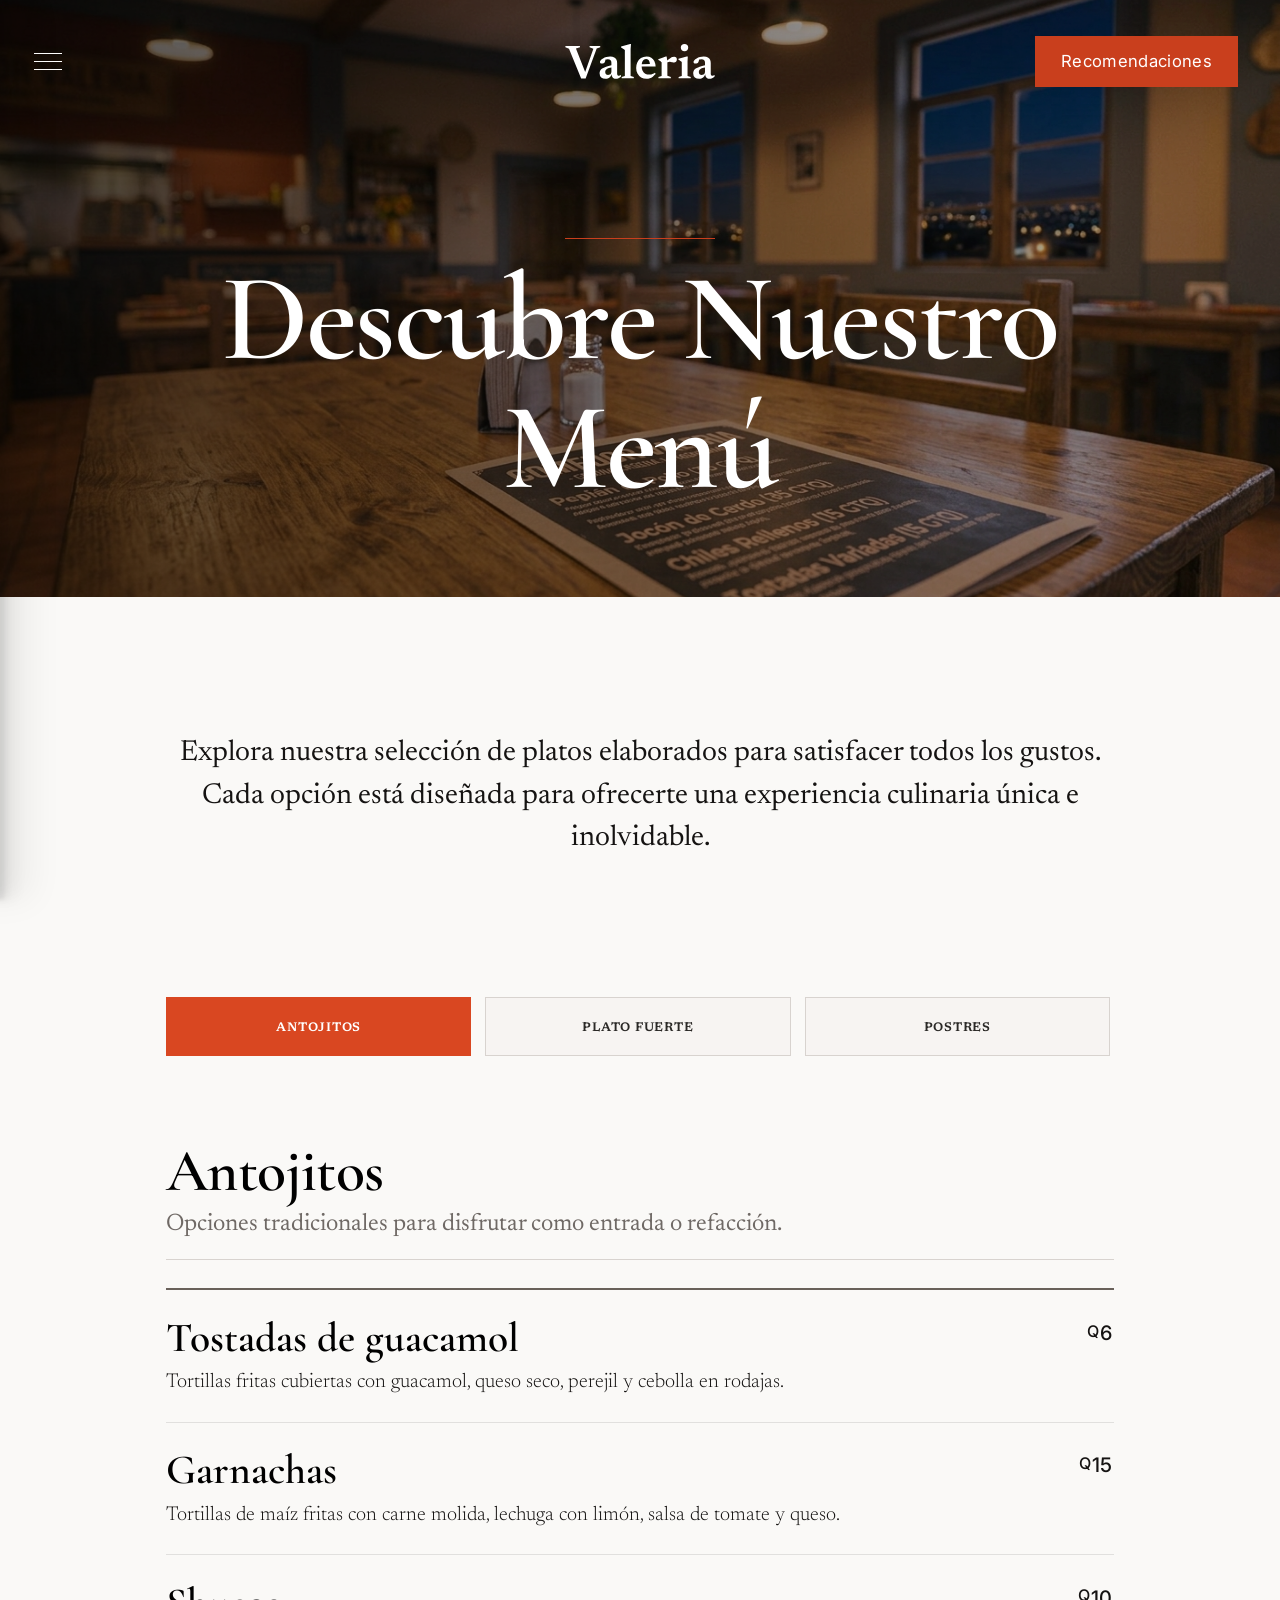
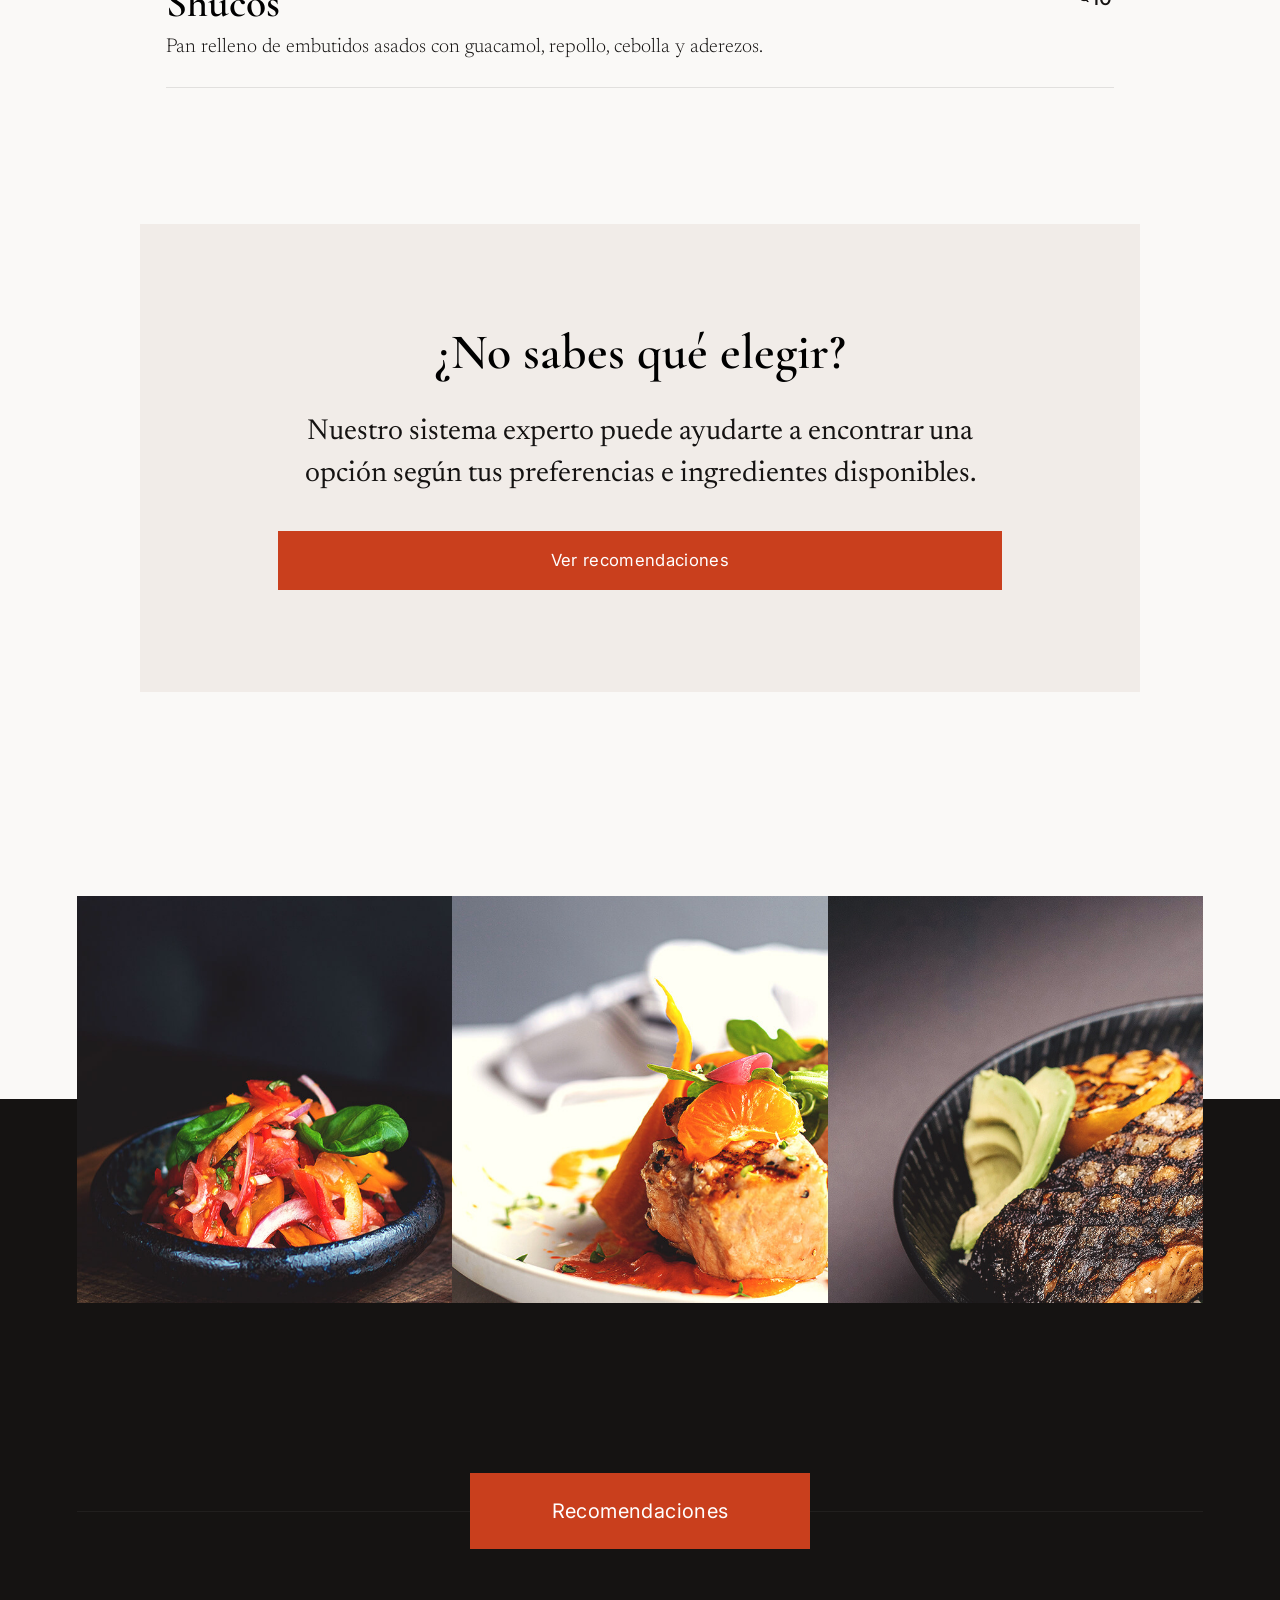
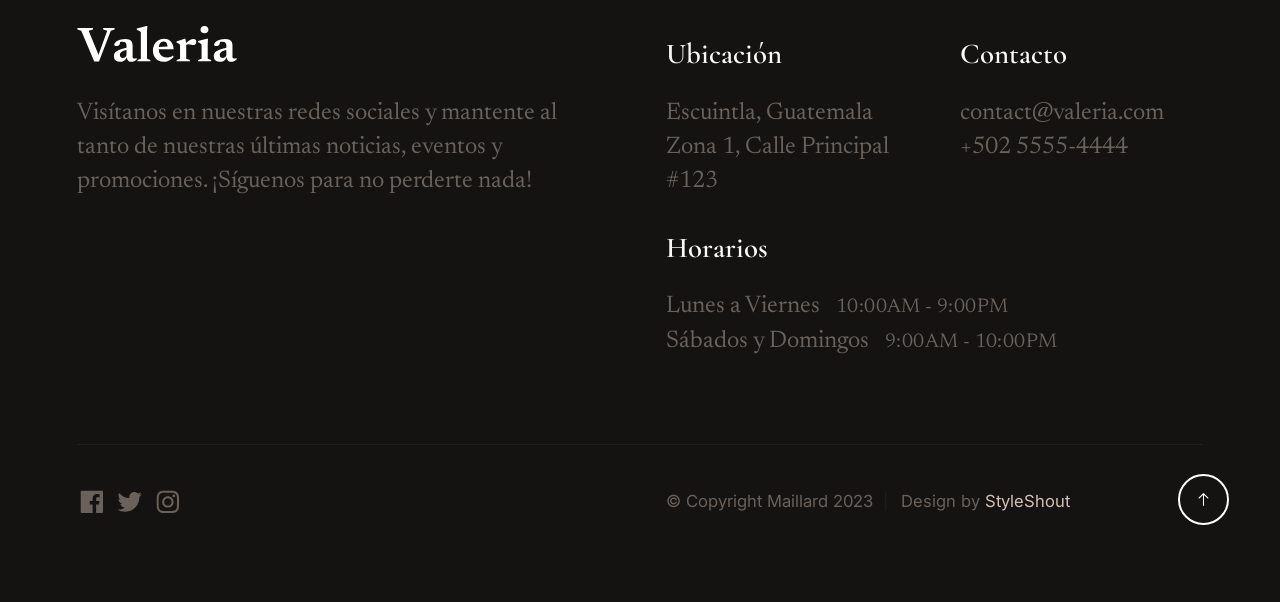
==== commit e06d104b: "feat: actualizar menú y precio del pollo" ====
--- a/frontend/menu.html
+++ b/frontend/menu.html
@@ -23,6 +23,76 @@
     <link rel="icon" type="image/png" sizes="32x32" href="favicon-32x32.svg" />
     <link rel="icon" type="image/png" sizes="16x16" href="favicon-16x16.svg" />
     <link rel="manifest" href="site.webmanifest" />
+
+    <style>
+      .menu-tabs {
+        display: flex;
+        justify-content: center;
+        gap: 1rem;
+        margin-bottom: 4.5rem;
+      }
+
+      .menu-tab {
+        flex: 1;
+        padding: 1.35rem 1.5rem;
+        border: 1px solid #d8d3cf;
+        background: #f7f4f2;
+        color: #2b2927;
+        font: inherit;
+        font-size: 1.25rem;
+        font-weight: 600;
+        letter-spacing: 0.06em;
+        text-transform: uppercase;
+        cursor: pointer;
+        transition: background 0.2s ease, color 0.2s ease, border-color 0.2s ease;
+      }
+
+      .menu-tab:hover {
+        border-color: #d94721;
+        background: #f1e9e5;
+      }
+
+      .menu-tab.is-active {
+        border-color: #d94721;
+        background: #d94721;
+        color: #fff;
+      }
+
+      .menu-category {
+        display: none;
+      }
+
+      .menu-category.is-active {
+        display: block;
+      }
+
+      .menu-category__header {
+        margin-bottom: 2.8rem;
+        padding-bottom: 1.8rem;
+        border-bottom: 1px solid #d8d3cf;
+      }
+
+      .menu-category__header h2 {
+        margin-bottom: 0.6rem;
+      }
+
+      .menu-category__header p {
+        margin: 0;
+        color: #6f6965;
+      }
+
+      @media screen and (max-width: 700px) {
+        .menu-tabs {
+          gap: 0.6rem;
+        }
+
+        .menu-tab {
+          padding: 1.1rem 0.6rem;
+          font-size: 1rem;
+          letter-spacing: 0.03em;
+        }
+      }
+    </style>
   </head>
 
   <body id="top">
@@ -55,7 +125,7 @@
 
           <div class="s-header__cta">
             <a
-              href="reservations.html"
+              href="recommendations.html"
               class="btn btn--primary s-header__cta-btn"
               >Recomendaciones</a
             >
@@ -78,7 +148,7 @@
           <ul class="s-header__nav-links">
             <li><a href="index.html">Inicio</a></li>
             <li class="current"><a href="menu.html">Menu</a></li>
-            <li><a href="reservations.html">Recomendaciones</a></li>
+            <li><a href="recommendations.html">Recomendaciones</a></li>
           </ul>
           <!-- s-header__nav-links -->
 
@@ -108,6 +178,7 @@
                   <span class="u-screen-reader-text">Facebook</span>
                 </a>
               </li>
+
               <li>
                 <a href="#0">
                   <svg
@@ -124,6 +195,7 @@
                   <span class="u-screen-reader-text">Twitter</span>
                 </a>
               </li>
+
               <li>
                 <a href="#0">
                   <svg
@@ -136,7 +208,9 @@
                     <path
                       d="M11.999,7.377c-2.554,0-4.623,2.07-4.623,4.623c0,2.554,2.069,4.624,4.623,4.624c2.552,0,4.623-2.07,4.623-4.624 C16.622,9.447,14.551,7.377,11.999,7.377L11.999,7.377z M11.999,15.004c-1.659,0-3.004-1.345-3.004-3.003 c0-1.659,1.345-3.003,3.004-3.003s3.002,1.344,3.002,3.003C15.001,13.659,13.658,15.004,11.999,15.004L11.999,15.004z"
                     ></path>
+
                     <circle cx="16.806" cy="7.207" r="1.078"></circle>
+
                     <path
                       d="M20.533,6.111c-0.469-1.209-1.424-2.165-2.633-2.632c-0.699-0.263-1.438-0.404-2.186-0.42 c-0.963-0.042-1.268-0.054-3.71-0.054s-2.755,0-3.71,0.054C7.548,3.074,6.809,3.215,6.11,3.479C4.9,3.946,3.945,4.902,3.477,6.111 c-0.263,0.7-0.404,1.438-0.419,2.186c-0.043,0.962-0.056,1.267-0.056,3.71c0,2.442,0,2.753,0.056,3.71 c0.015,0.748,0.156,1.486,0.419,2.187c0.469,1.208,1.424,2.164,2.634,2.632c0.696,0.272,1.435,0.426,2.185,0.45 c0.963,0.042,1.268,0.055,3.71,0.055s2.755,0,3.71-0.055c0.747-0.015,1.486-0.157,2.186-0.419c1.209-0.469,2.164-1.424,2.633-2.633 c0.263-0.7,0.404-1.438,0.419-2.186c0.043-0.962,0.056-1.267,0.056-3.71s0-2.753-0.056-3.71C20.941,7.57,20.801,6.819,20.533,6.111z M19.315,15.643c-0.007,0.576-0.111,1.147-0.311,1.688c-0.305,0.787-0.926,1.409-1.712,1.711c-0.535,0.199-1.099,0.303-1.67,0.311 c-0.95,0.044-1.218,0.055-3.654,0.055c-2.438,0-2.687,0-3.655-0.055c-0.569-0.007-1.135-0.112-1.669-0.311 c-0.789-0.301-1.414-0.923-1.719-1.711c-0.196-0.534-0.302-1.099-0.311-1.669c-0.043-0.95-0.053-1.218-0.053-3.654 c0-2.437,0-2.686,0.053-3.655c0.007-0.576,0.111-1.146,0.311-1.687c0.305-0.789,0.93-1.41,1.719-1.712 c0.534-0.198,1.1-0.303,1.669-0.311c0.951-0.043,1.218-0.055,3.655-0.055c2.437,0,2.687,0,3.654,0.055 c0.571,0.007,1.135,0.112,1.67,0.311c0.786,0.303,1.407,0.925,1.712,1.712c0.196,0.534,0.302,1.099,0.311,1.669 c0.043,0.951,0.054,1.218,0.054,3.655c0,2.436,0,2.698-0.043,3.654H19.315z"
                     ></path>
@@ -182,265 +256,87 @@
 
           <div class="row width-narrower content-block">
             <div class="column xl-12">
+              <div class="menu-tabs" role="tablist" aria-label="Categorías del menú">
+                <button type="button" class="menu-tab is-active" data-category="antojitos" role="tab" aria-selected="true">Antojitos</button>
+                <button type="button" class="menu-tab" data-category="plato-fuerte" role="tab" aria-selected="false">Plato fuerte</button>
+                <button type="button" class="menu-tab" data-category="postres" role="tab" aria-selected="false">Postres</button>
+              </div>
+
               <div class="menu-block">
-                <div class="menu-block__group">
-                  <h2 class="h6 menu-block__cat-name">Postres</h2>
+                <div class="menu-category is-active" data-panel="antojitos">
+                  <div class="menu-category__header">
+                    <h2>Antojitos</h2>
+                    <p>Opciones tradicionales para disfrutar como entrada o refacción.</p>
+                  </div>
 
                   <ul class="menu-list">
                     <li class="menu-list__item">
                       <div class="menu-list__item-desc">
-                        <h4>Rellenitos</h4>
-                        <p>
-                          Bola de plátano rellena de frijol negro dulce, frita y
-                          espolvoreada
-                        </p>
+                        <h4>Tostadas de guacamol</h4>
+                        <p>Tortillas fritas cubiertas con guacamol, queso seco, perejil y cebolla en rodajas.</p>
+                      </div>
+                      <div class="menu-list__item-price"><span>Q</span>6</div>
+                    </li>
+
+                    <li class="menu-list__item">
+                      <div class="menu-list__item-desc">
+                        <h4>Garnachas</h4>
+                        <p>Tortillas de maíz fritas con carne molida, lechuga con limón, salsa de tomate y queso.</p>
+                      </div>
+                      <div class="menu-list__item-price"><span>Q</span>15</div>
+                    </li>
+
+                    <li class="menu-list__item">
+                      <div class="menu-list__item-desc">
+                        <h4>Shucos</h4>
+                        <p>Pan relleno de embutidos asados con guacamol, repollo, cebolla y aderezos.</p>
+                      </div>
+                      <div class="menu-list__item-price"><span>Q</span>10</div>
+                    </li>
+                  </ul>
+                </div>
+
+                <div class="menu-category" data-panel="plato-fuerte">
+                  <div class="menu-category__header">
+                    <h2>Plato fuerte</h2>
+                    <p>Preparaciones completas para disfrutar como comida principal.</p>
+                  </div>
+
+                  <ul class="menu-list">
+                    <li class="menu-list__item">
+                      <div class="menu-list__item-desc">
+                        <h4>Pollo guisado</h4>
+                        <p>Pollo con papas en salsa de tomate y miltomate; se sirve con arroz.</p>
+                      </div>
+                      <div class="menu-list__item-price"><span>Q</span>30</div>
+                    </li>
+                  </ul>
+                </div>
+
+                <div class="menu-category" data-panel="postres">
+                  <div class="menu-category__header">
+                    <h2>Postres</h2>
+                    <p>Sabores dulces tradicionales para finalizar la comida.</p>
+                  </div>
+
+                  <ul class="menu-list">
+                    <li class="menu-list__item">
+                      <div class="menu-list__item-desc">
+                        <h4>Plátanos en mole</h4>
+                        <p>Plátanos maduros fritos bañados en una salsa de chocolate, semillas y especias.</p>
+                      </div>
+                      <div class="menu-list__item-price"><span>Q</span>13</div>
+                    </li>
+
+                    <li class="menu-list__item">
+                      <div class="menu-list__item-desc">
+                        <h4>Rellenitos de plátano</h4>
+                        <p>Masa de plátano maduro rellena de frijol dulce, frita y espolvoreada con azúcar.</p>
                       </div>
                       <div class="menu-list__item-price"><span>Q</span>5</div>
                     </li>
-                    <li class="menu-list__item">
-                      <div class="menu-list__item-desc">
-                        <h4>Mole de Plátano</h4>
-                        <p>Plátano en mole de chile negro.</p>
-                      </div>
-                      <div class="menu-list__item-price"><span>Q</span>13</div>
-                    </li>
-                    <li class="menu-list__item">
-                      <div class="menu-list__item-desc">
-                        <h4>Spinach and Artichoke Dip</h4>
-                        <p>
-                          Creamy dip made with spinach, artichoke hearts, and a
-                          blend of cheeses, served with tortilla chips
-                        </p>
-                      </div>
-                      <div class="menu-list__item-price">
-                        <span>$</span>7.99
-                      </div>
-                    </li>
-                    <li class="menu-list__item">
-                      <div class="menu-list__item-desc">
-                        <h4>Bruschetta</h4>
-                        <p>
-                          Toasted bread topped with fresh tomatoes, basil, and
-                          balsamic glaze.
-                        </p>
-                      </div>
-                      <div class="menu-list__item-price">
-                        <span>$</span>5.99
-                      </div>
-                    </li>
                   </ul>
-                  <!-- end menu-list -->
                 </div>
-                <!-- end menu-block__group -->
-
-                <div class="menu-block__group">
-                  <h2 class="h6 menu-block__cat-name">Refacciones</h2>
-
-                  <ul class="menu-list">
-                    <li class="menu-list__item">
-                      <div class="menu-list__item-desc">
-                        <h4>Shuco</h4>
-                        <p>
-                          Hot dog guatemalteco, con salchicha, repollo, mayonesa
-                          y salsa.
-                        </p>
-                      </div>
-                      <div class="menu-list__item-price"><span>Q</span>10</div>
-                    </li>
-                    <li class="menu-list__item">
-                      <div class="menu-list__item-desc">
-                        <h4>Grilled Filet Mignon</h4>
-                        <p>
-                          Tender and juicy filet mignon seasoned with herbs,
-                          grilled to your preference, and served with roasted
-                          vegetables.
-                        </p>
-                      </div>
-                      <div class="menu-list__item-price">
-                        <span>$</span>28.50
-                      </div>
-                    </li>
-                    <li class="menu-list__item">
-                      <div class="menu-list__item-desc">
-                        <h4>Pesto Chicken Pasta</h4>
-                        <p>
-                          Grilled chicken breast tossed with linguine in a basil
-                          pesto cream sauce, garnished with sun-dried tomatoes
-                          and parmesan cheese.
-                        </p>
-                      </div>
-                      <div class="menu-list__item-price">
-                        <span>$</span>18.50
-                      </div>
-                    </li>
-                    <li class="menu-list__item">
-                      <div class="menu-list__item-desc">
-                        <h4>Vegetable Stir-Fry</h4>
-                        <p>
-                          A medley of colorful vegetables stir-fried in a savory
-                          soy-ginger sauce, served with steamed jasmine rice.
-                        </p>
-                      </div>
-                      <div class="menu-list__item-price">
-                        <span>$</span>15.00
-                      </div>
-                    </li>
-                    <li class="menu-list__item">
-                      <div class="menu-list__item-desc">
-                        <h4>Portobello Mushroom Burger</h4>
-                        <p>
-                          Grilled portobello mushroom cap served on a brioche
-                          bun with melted Swiss cheese, caramelized onions, and
-                          garlic aioli.
-                        </p>
-                      </div>
-                      <div class="menu-list__item-price">
-                        <span>$</span>14.00
-                      </div>
-                    </li>
-                  </ul>
-                  <!-- end menu-list -->
-                </div>
-                <!-- end menu-block__group -->
-
-                <div class="menu-block__group">
-                  <h2 class="h6 menu-block__cat-name">Desserts</h2>
-
-                  <ul class="menu-list">
-                    <li class="menu-list__item">
-                      <div class="menu-list__item-desc">
-                        <h4>Vanilla Ice Cream</h4>
-                        <p>
-                          Creamy vanilla ice cream served with a choice of
-                          toppings: chocolate sauce, caramel, or fresh berries.
-                        </p>
-                      </div>
-                      <div class="menu-list__item-price">
-                        <span>$</span>4.99
-                      </div>
-                    </li>
-                    <li class="menu-list__item">
-                      <div class="menu-list__item-desc">
-                        <h4>Yogurt and Strawberry Delight</h4>
-                        <p>
-                          Greek yogurt topped with fresh strawberries, honey,
-                          and a sprinkle of granola.
-                        </p>
-                      </div>
-                      <div class="menu-list__item-price">
-                        <span>$</span>5.99
-                      </div>
-                    </li>
-                    <li class="menu-list__item">
-                      <div class="menu-list__item-desc">
-                        <h4>Chocolate Lava Cake</h4>
-                        <p>
-                          Warm, gooey chocolate cake with a molten center,
-                          served with a scoop of vanilla ice cream.
-                        </p>
-                      </div>
-                      <div class="menu-list__item-price">
-                        <span>$</span>8.50
-                      </div>
-                    </li>
-                    <li class="menu-list__item">
-                      <div class="menu-list__item-desc">
-                        <h4>Classic Tiramisu</h4>
-                        <p>
-                          Layers of coffee-soaked ladyfingers and mascarpone
-                          cheese, dusted with cocoa powder and topped with
-                          chocolate shavings.
-                        </p>
-                      </div>
-                      <div class="menu-list__item-price">
-                        <span>$</span>7.99
-                      </div>
-                    </li>
-                    <li class="menu-list__item">
-                      <div class="menu-list__item-desc">
-                        <h4>Decadent Chocolate Fondue</h4>
-                        <p>
-                          Rich and velvety chocolate fondue served with an
-                          assortment of fresh fruits and marshmallows for
-                          dipping.
-                        </p>
-                      </div>
-                      <div class="menu-list__item-price">
-                        <span>$</span>11.99
-                      </div>
-                    </li>
-                  </ul>
-                  <!-- end menu-list -->
-                </div>
-                <!-- end menu-block__group -->
-
-                <div class="menu-block__group">
-                  <h2 class="h6 menu-block__cat-name">Drinks</h2>
-
-                  <ul class="menu-list">
-                    <li class="menu-list__item">
-                      <div class="menu-list__item-desc">
-                        <h4>Signature Mojito</h4>
-                        <p>
-                          A refreshing blend of white rum, fresh mint leaves,
-                          lime juice, simple syrup, and soda water.
-                        </p>
-                      </div>
-                      <div class="menu-list__item-price">
-                        <span>$</span>8.99
-                      </div>
-                    </li>
-                    <li class="menu-list__item">
-                      <div class="menu-list__item-desc">
-                        <h4>Berry Burst Smoothie</h4>
-                        <p>
-                          A delicious blend of mixed berries, banana, yogurt,
-                          and a touch of honey for natural sweetness.
-                        </p>
-                      </div>
-                      <div class="menu-list__item-price">
-                        <span>$</span>6.50
-                      </div>
-                    </li>
-                    <li class="menu-list__item">
-                      <div class="menu-list__item-desc">
-                        <h4>Cucumber Lime Sparkler</h4>
-                        <p>
-                          A refreshing drink made with cucumber, lime juice,
-                          soda water, and a hint of mint.
-                        </p>
-                      </div>
-                      <div class="menu-list__item-price">
-                        <span>$</span>4.50
-                      </div>
-                    </li>
-                    <li class="menu-list__item">
-                      <div class="menu-list__item-desc">
-                        <h4>Iced Caramel Macchiato</h4>
-                        <p>
-                          Chilled espresso with milk and caramel syrup over ice.
-                        </p>
-                      </div>
-                      <div class="menu-list__item-price">
-                        <span>$</span>5.50
-                      </div>
-                    </li>
-                    <li class="menu-list__item">
-                      <div class="menu-list__item-desc">
-                        <h4>Fresh Squeezed Lemonade</h4>
-                        <p>
-                          Classic lemonade made with fresh lemon juice and a
-                          touch of sweetness.
-                        </p>
-                      </div>
-                      <div class="menu-list__item-price">
-                        <span>$</span>3.99
-                      </div>
-                    </li>
-                  </ul>
-                  <!-- end menu-list -->
-                </div>
-                <!-- end menu-block__group -->
               </div>
               <!-- end menu-block -->
             </div>
@@ -451,14 +347,13 @@
             class="row width-narrower row-x-center content-block content-block--grey cta-block"
           >
             <div class="column xl-10 mob-12">
-              <h3>Feast on a Flavorful and Unique Moment</h3>
+              <h3>¿No sabes qué elegir?</h3>
               <p class="attention-getter">
-                Eaque temporibus culpa perferendis expedita assumenda mollitia
-                magnam. Lorem ipsum dolor sit amet consectetur adipisicing elit
-                facilis quaerat maxime perferendis expedita sunt odi.
+                Nuestro sistema experto puede ayudarte a encontrar una opción
+                según tus preferencias e ingredientes disponibles.
               </p>
-              <a href="reservations.html" class="btn btn--primary u-fullwidth"
-                >Book a Table Now</a
+              <a href="recommendations.html" class="btn btn--primary u-fullwidth"
+                >Ver recomendaciones</a
               >
             </div>
           </div>
@@ -538,7 +433,7 @@
         <div class="row s-footer__top row-x-center">
           <div class="column xl-4 lg-6 tab-8 mob-12">
             <a
-              href="reservations.html"
+              href="recommendations.html"
               class="btn btn--primary btn--large u-fullwidth"
               >Recomendaciones</a
             >
@@ -570,6 +465,7 @@
                   Zona 1, Calle Principal #123 <br />
                 </p>
               </div>
+
               <div class="column xl-6 lg-12">
                 <h5>Contacto</h5>
                 <ul class="link-list">
@@ -577,6 +473,7 @@
                   <li><a href="tel:+2135551212">+502 5555-4444</a></li>
                 </ul>
               </div>
+
               <div class="column">
                 <h5>Horarios</h5>
                 <ul class="opening-hours">
@@ -615,6 +512,7 @@
                   <span class="u-screen-reader-text">Facebook</span>
                 </a>
               </li>
+
               <li>
                 <a href="#0">
                   <svg
@@ -631,6 +529,7 @@
                   <span class="u-screen-reader-text">Twitter</span>
                 </a>
               </li>
+
               <li>
                 <a href="#0">
                   <svg
@@ -643,7 +542,9 @@
                     <path
                       d="M11.999,7.377c-2.554,0-4.623,2.07-4.623,4.623c0,2.554,2.069,4.624,4.623,4.624c2.552,0,4.623-2.07,4.623-4.624 C16.622,9.447,14.551,7.377,11.999,7.377L11.999,7.377z M11.999,15.004c-1.659,0-3.004-1.345-3.004-3.003 c0-1.659,1.345-3.003,3.004-3.003s3.002,1.344,3.002,3.003C15.001,13.659,13.658,15.004,11.999,15.004L11.999,15.004z"
                     ></path>
+
                     <circle cx="16.806" cy="7.207" r="1.078"></circle>
+
                     <path
                       d="M20.533,6.111c-0.469-1.209-1.424-2.165-2.633-2.632c-0.699-0.263-1.438-0.404-2.186-0.42 c-0.963-0.042-1.268-0.054-3.71-0.054s-2.755,0-3.71,0.054C7.548,3.074,6.809,3.215,6.11,3.479C4.9,3.946,3.945,4.902,3.477,6.111 c-0.263,0.7-0.404,1.438-0.419,2.186c-0.043,0.962-0.056,1.267-0.056,3.71c0,2.442,0,2.753,0.056,3.71 c0.015,0.748,0.156,1.486,0.419,2.187c0.469,1.208,1.424,2.164,2.634,2.632c0.696,0.272,1.435,0.426,2.185,0.45 c0.963,0.042,1.268,0.055,3.71,0.055s2.755,0,3.71-0.055c0.747-0.015,1.486-0.157,2.186-0.419c1.209-0.469,2.164-1.424,2.633-2.633 c0.263-0.7,0.404-1.438,0.419-2.186c0.043-0.962,0.056-1.267,0.056-3.71s0-2.753-0.056-3.71C20.941,7.57,20.801,6.819,20.533,6.111z M19.315,15.643c-0.007,0.576-0.111,1.147-0.311,1.688c-0.305,0.787-0.926,1.409-1.712,1.711c-0.535,0.199-1.099,0.303-1.67,0.311 c-0.95,0.044-1.218,0.055-3.654,0.055c-2.438,0-2.687,0-3.655-0.055c-0.569-0.007-1.135-0.112-1.669-0.311 c-0.789-0.301-1.414-0.923-1.719-1.711c-0.196-0.534-0.302-1.099-0.311-1.669c-0.043-0.95-0.053-1.218-0.053-3.654 c0-2.437,0-2.686,0.053-3.655c0.007-0.576,0.111-1.146,0.311-1.687c0.305-0.789,0.93-1.41,1.719-1.712 c0.534-0.198,1.1-0.303,1.669-0.311c0.951-0.043,1.218-0.055,3.655-0.055c2.437,0,2.687,0,3.654,0.055 c0.571,0.007,1.135,0.112,1.67,0.311c0.786,0.303,1.407,0.925,1.712,1.712c0.196,0.534,0.302,1.099,0.311,1.669 c0.043,0.951,0.054,1.218,0.054,3.655c0,2.436,0,2.698-0.043,3.654H19.315z"
                     ></path>
@@ -678,7 +579,7 @@
               xmlns="http://www.w3.org/2000/svg"
             >
               <path
-                d="m14.523 18.787s4.501-4.505 6.255-6.26c.146-.146.219-.338.219-.53s-.073-.383-.219-.53c-1.753-1.754-6.255-6.258-6.255-6.258-.144-.145-.334-.217-.524-.217-.193 0-.385.074-.532.221-.293.292-.295.766-.004 1.056l4.978 4.978h-14.692c-.414 0-.75.336-.75.75s.336.75.75.75h14.692l-4.979 4.979c-.289.289-.286.762.006 1.054.148.148.341.222.533.222.19 0 .378-.072.522-.215z"
+                d="m14.523 18.787s4.501-4.505 6.255-6.26c.146-.146.219-.338.219-.53s-.073-.383-.219-.53c-1.753-1.754-6.255-6.258-6.255-6.258-.144-.145-.334-.217-.524-.217-.193 0-.385.074-.532.221-.293.292-.295.766-.004 1.056l4.978 4.978h-14.692c-.414,0-.75.336-.75.75s.336.75.75.75h14.692l-4.979 4.979c-.289.289-.286.762.006,1.054.148.148.341.222.533.222.19,0,.378-.072.522-.215z"
                 fill-rule="nonzero"
               />
             </svg>
@@ -695,5 +596,29 @@
     ================================================== -->
     <script src="js/plugins.js"></script>
     <script src="js/main.js"></script>
+
+    <script>
+      const menuTabs = document.querySelectorAll(".menu-tab");
+      const menuCategories = document.querySelectorAll(".menu-category");
+
+      menuTabs.forEach((tab) => {
+        tab.addEventListener("click", () => {
+          const category = tab.dataset.category;
+
+          menuTabs.forEach((item) => {
+            item.classList.remove("is-active");
+            item.setAttribute("aria-selected", "false");
+          });
+
+          menuCategories.forEach((item) => {
+            item.classList.remove("is-active");
+          });
+
+          tab.classList.add("is-active");
+          tab.setAttribute("aria-selected", "true");
+          document.querySelector(`[data-panel="${category}"]`).classList.add("is-active");
+        });
+      });
+    </script>
   </body>
-</html>
+</html>
